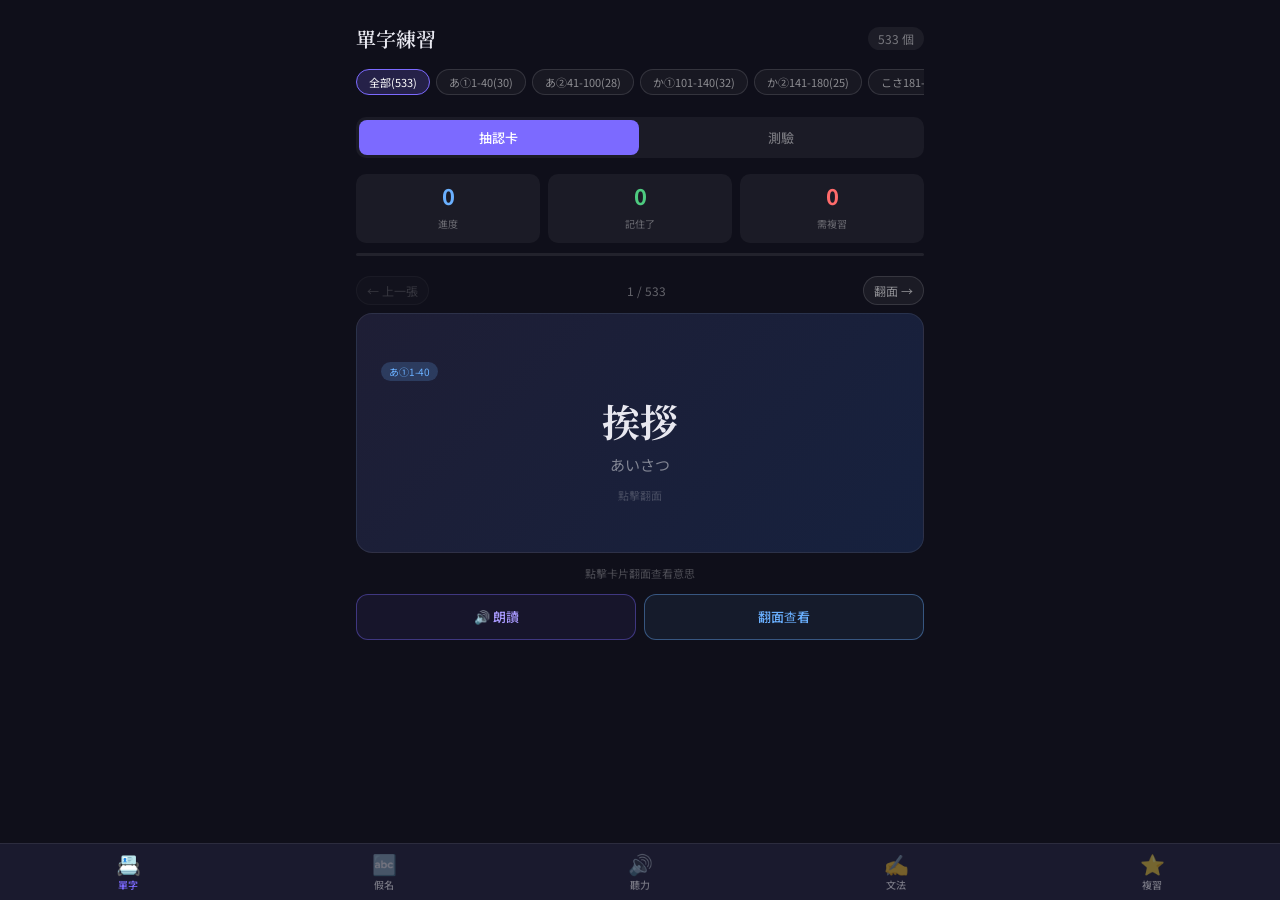
==== index.html @ 35d24dad "Add files via upload" ====
<!DOCTYPE html>
<html lang="zh-TW">
<head>
  <meta charset="UTF-8"/>
  <meta name="viewport" content="width=device-width,initial-scale=1.0,maximum-scale=1.0,user-scalable=no"/>
  <meta name="theme-color" content="#1a1a2e"/>
  <meta name="apple-mobile-web-app-capable" content="yes"/>
  <meta name="apple-mobile-web-app-status-bar-style" content="black-translucent"/>
  <meta name="apple-mobile-web-app-title" content="N4日語"/>
  <title>JLPT N4 日語學習</title>
  <link rel="manifest" href="manifest.json"/>
  <link rel="apple-touch-icon" href="icons/icon-192.png"/>
  <link rel="icon" href="icons/icon-192.png"/>
  <link href="https://fonts.googleapis.com/css2?family=Noto+Sans+JP:wght@400;500;700&family=Noto+Serif+JP:wght@600&display=swap" rel="stylesheet"/>
  <link rel="stylesheet" href="src/style.css"/>
</head>
<body>
<div id="app">
  <nav class="bottom-nav">
    <button class="nav-item active" onclick="setSection('vocab')" id="n-vocab"><span class="nav-icon">📇</span><span class="nav-label">單字</span></button>
    <button class="nav-item" onclick="setSection('kana')" id="n-kana"><span class="nav-icon">🔤</span><span class="nav-label">假名</span></button>
    <button class="nav-item" onclick="setSection('listen')" id="n-listen"><span class="nav-icon">🔊</span><span class="nav-label">聽力</span></button>
    <button class="nav-item" onclick="setSection('grammar')" id="n-grammar"><span class="nav-icon">✍️</span><span class="nav-label">文法</span></button>
    <button class="nav-item" onclick="setSection('review')" id="n-review"><span class="nav-icon">⭐</span><span class="nav-label">複習</span></button>
  </nav>
  <main class="main-content">

    <!-- 單字 -->
    <section id="s-vocab" class="section active">
      <div class="section-header">
        <h1 class="section-title">單字練習</h1>
        <div class="word-count" id="vocab-count">533 個</div>
      </div>
      <div class="filter-scroll" id="ftags"></div>
      <div class="mode-switch">
        <button class="mode-btn active" onclick="setVMode('flash')" id="vm-flash">抽認卡</button>
        <button class="mode-btn" onclick="setVMode('quiz')" id="vm-quiz">測驗</button>
      </div>
      <div class="stats-bar">
        <div class="stat-item"><span class="stat-val blue" id="sv-t">0</span><span class="stat-label">進度</span></div>
        <div class="stat-item"><span class="stat-val green" id="sv-k">0</span><span class="stat-label">記住了</span></div>
        <div class="stat-item"><span class="stat-val red" id="sv-f">0</span><span class="stat-label">需複習</span></div>
      </div>
      <div class="progress-track"><div class="progress-fill" id="vp"></div></div>
      <div id="vm-flash-div">
        <div class="card-nav">
          <button class="nav-arrow" onclick="vPrev()" id="v-prev">← 上一張</button>
          <div class="card-counter" id="vcnt"></div>
          <button class="nav-arrow" onclick="flipCard()">翻面 →</button>
        </div>
        <div class="card-scene" onclick="flipCard()">
          <div class="card-body" id="ci">
            <div class="card-face front" id="cfront"></div>
            <div class="card-face back" id="cback"></div>
          </div>
        </div>
        <p class="tap-hint" id="vhint">點擊卡片翻面查看意思</p>
        <div class="action-row" id="vact" style="display:none">
          <button class="action-btn nope" onclick="vAns(false)">😅 不記得</button>
          <button class="action-btn know" onclick="vAns(true)">✅ 記住了！</button>
        </div>
        <div class="action-row" id="vflip">
          <button class="action-btn speak" onclick="speakCurrent()">🔊 朗讀</button>
          <button class="action-btn flip" onclick="flipCard()">翻面查看</button>
        </div>
      </div>
      <div id="vm-quiz-div" style="display:none">
        <div class="quiz-card" id="qbox"></div>
      </div>
    </section>

    <!-- 假名 -->
    <section id="s-kana" class="section">
      <div class="section-header">
        <h1 class="section-title">🔤 假名模式</h1>
        <div class="word-count">N4考試題型</div>
      </div>
      <div class="kana-info">看平假名・片假名，答出漢字和意思！</div>
      <div class="mode-switch">
        <button class="mode-btn active" onclick="setKMode('flash')" id="km-flash">抽認卡</button>
        <button class="mode-btn" onclick="setKMode('kanji')" id="km-kanji">猜漢字</button>
        <button class="mode-btn" onclick="setKMode('meaning')" id="km-meaning">猜意思</button>
      </div>
      <div class="stats-bar">
        <div class="stat-item"><span class="stat-val blue" id="sk-t">0</span><span class="stat-label">進度</span></div>
        <div class="stat-item"><span class="stat-val green" id="sk-k">0</span><span class="stat-label">答對</span></div>
        <div class="stat-item"><span class="stat-val red" id="sk-f">0</span><span class="stat-label">答錯</span></div>
      </div>
      <div class="progress-track"><div class="progress-fill" id="kp"></div></div>
      <div id="km-flash-div">
        <div class="card-nav">
          <button class="nav-arrow" onclick="kPrev()">← 上一張</button>
          <div class="card-counter" id="kcnt"></div>
          <button class="nav-arrow" onclick="flipKana()">翻面 →</button>
        </div>
        <div class="card-scene" onclick="flipKana()">
          <div class="card-body" id="kci">
            <div class="card-face front" id="kfront"></div>
            <div class="card-face back" id="kback"></div>
          </div>
        </div>
        <p class="tap-hint" id="khint">看平假名，翻面確認漢字和意思</p>
        <div class="action-row" id="kact" style="display:none">
          <button class="action-btn nope" onclick="kAns(false)">😅 答錯了</button>
          <button class="action-btn know" onclick="kAns(true)">✅ 答對了！</button>
        </div>
        <div class="action-row" id="kflip">
          <button class="action-btn speak" onclick="speakKana()">🔊 聽發音</button>
          <button class="action-btn flip" onclick="flipKana()">翻面確認</button>
        </div>
      </div>
      <div id="km-kanji-div" style="display:none"><div class="quiz-card" id="kquiz-kanji"></div></div>
      <div id="km-meaning-div" style="display:none"><div class="quiz-card" id="kquiz-meaning"></div></div>
    </section>

    <!-- 聽力 -->
    <section id="s-listen" class="section">
      <div class="section-header">
        <h1 class="section-title">聽力練習</h1>
        <div class="word-count">聽音辨字</div>
      </div>
      <div class="stats-bar">
        <div class="stat-item"><span class="stat-val blue" id="sl-t">0</span><span class="stat-label">題數</span></div>
        <div class="stat-item"><span class="stat-val green" id="sl-k">0</span><span class="stat-label">答對</span></div>
        <div class="stat-item"><span class="stat-val red" id="sl-f">0</span><span class="stat-label">答錯</span></div>
      </div>
      <div class="progress-track"><div class="progress-fill" id="lp"></div></div>
      <div class="listen-card" id="lcard">
        <div class="listen-num" id="lnum"></div>
        <div class="listen-icon">🎧</div>
        <p class="listen-hint">按下播放，聽發音猜單字</p>
        <button class="play-btn" onclick="playListen()">▶ 播放</button>
        <div class="listen-reveal" id="lreveal" style="display:none"></div>
      </div>
      <div class="action-row" id="lact" style="display:none">
        <button class="action-btn nope" onclick="lPrev()">← 上一題</button>
        <button class="action-btn nope" onclick="lAns(false)">❌ 答錯了</button>
        <button class="action-btn know" onclick="lAns(true)">✅ 答對了！</button>
      </div>
      <div class="action-row" id="lplay">
        <button class="action-btn speak" onclick="playListen()">🔊 再聽一次</button>
        <button class="action-btn flip" onclick="showListen()">顯示答案</button>
      </div>
    </section>

    <!-- 文法 -->
    <section id="s-grammar" class="section">
      <div class="section-header">
        <h1 class="section-title">文法練習</h1>
        <div class="word-count">動詞變化</div>
      </div>
      <div class="g-type-scroll" id="gtabs"></div>
      <div class="rule-card" id="grule"></div>
      <div class="stats-bar">
        <div class="stat-item"><span class="stat-val blue" id="sg-t">0</span><span class="stat-label">進度</span></div>
        <div class="stat-item"><span class="stat-val green" id="sg-k">0</span><span class="stat-label">答對</span></div>
        <div class="stat-item"><span class="stat-val red" id="sg-f">0</span><span class="stat-label">答錯</span></div>
      </div>
      <div class="progress-track"><div class="progress-fill" id="gp"></div></div>
      <div class="grammar-card" id="gbox"></div>
    </section>

    <!-- 複習 -->
    <section id="s-review" class="section">
      <div class="section-header">
        <h1 class="section-title">複習清單</h1>
        <button class="reset-btn" onclick="resetAll()">重置進度</button>
      </div>
      <div class="mode-switch">
        <button class="mode-btn active" onclick="setRTab('vocab')" id="rt-vocab">單字</button>
        <button class="mode-btn" onclick="setRTab('kana')" id="rt-kana">假名</button>
        <button class="mode-btn" onclick="setRTab('grammar')" id="rt-grammar">文法</button>
      </div>
      <div id="rv-vocab"></div>
      <div id="rv-kana" style="display:none"></div>
      <div id="rv-grammar" style="display:none"></div>
    </section>

  </main>
</div>
<script src="src/data.js"></script>
<script src="src/app.js"></script>
<script>if('serviceWorker'in navigator)navigator.serviceWorker.register('sw.js').catch(()=>{});</script>
</body>
</html>
---- src/style.css ----
*,*::before,*::after{box-sizing:border-box;margin:0;padding:0;}
html{font-size:16px;-webkit-text-size-adjust:100%;}
body{font-family:'Noto Sans JP',sans-serif;background:#0f0f1a;color:#e8e8f0;min-height:100vh;min-height:-webkit-fill-available;overflow-x:hidden;}
#app{display:flex;flex-direction:column;min-height:100vh;min-height:-webkit-fill-available;}
.main-content{flex:1;padding:1rem 1rem 5.5rem;max-width:600px;margin:0 auto;width:100%;}
.section{display:none;animation:fadeIn 0.2s ease;}
.section.active{display:block;}
@keyframes fadeIn{from{opacity:0;transform:translateY(8px);}to{opacity:1;transform:translateY(0);}}

/* NAV */
.bottom-nav{position:fixed;bottom:0;left:0;right:0;display:flex;background:#1a1a2e;border-top:1px solid rgba(255,255,255,0.08);z-index:100;padding-bottom:env(safe-area-inset-bottom);}
.nav-item{flex:1;display:flex;flex-direction:column;align-items:center;justify-content:center;padding:10px 4px 8px;border:none;background:none;color:rgba(255,255,255,0.4);cursor:pointer;transition:color 0.2s;font-family:inherit;gap:3px;}
.nav-item.active{color:#7c6aff;}
.nav-icon{font-size:20px;line-height:1;}
.nav-label{font-size:10px;font-weight:500;}

/* HEADER */
.section-header{display:flex;align-items:center;justify-content:space-between;margin-bottom:1rem;padding-top:0.5rem;}
.section-title{font-family:'Noto Serif JP',serif;font-size:20px;font-weight:600;}
.word-count{font-size:12px;color:rgba(255,255,255,0.4);background:rgba(255,255,255,0.06);padding:3px 10px;border-radius:20px;}

/* FILTER */
.filter-scroll{display:flex;gap:6px;overflow-x:auto;padding-bottom:6px;margin-bottom:1rem;scrollbar-width:none;}
.filter-scroll::-webkit-scrollbar{display:none;}
.ftag{flex-shrink:0;font-size:11px;padding:4px 12px;border-radius:20px;border:1px solid rgba(255,255,255,0.12);cursor:pointer;background:rgba(255,255,255,0.04);color:rgba(255,255,255,0.5);white-space:nowrap;transition:all 0.15s;font-family:inherit;}
.ftag.on{color:#fff;border-color:#7c6aff;background:rgba(124,106,255,0.2);}

/* MODE SWITCH */
.mode-switch{display:flex;background:rgba(255,255,255,0.05);border-radius:10px;padding:3px;margin-bottom:1rem;gap:3px;}
.mode-btn{flex:1;padding:8px;border:none;border-radius:8px;font-size:13px;font-weight:500;cursor:pointer;background:none;color:rgba(255,255,255,0.4);transition:all 0.2s;font-family:inherit;}
.mode-btn.active{background:#7c6aff;color:#fff;}

/* STATS */
.stats-bar{display:flex;gap:8px;margin-bottom:0.6rem;}
.stat-item{flex:1;background:rgba(255,255,255,0.05);border-radius:10px;padding:10px 8px;text-align:center;}
.stat-val{display:block;font-size:22px;font-weight:700;line-height:1;margin-bottom:3px;}
.stat-val.blue{color:#6ab0ff;}.stat-val.green{color:#4ecb80;}.stat-val.red{color:#ff6b6b;}
.stat-label{font-size:10px;color:rgba(255,255,255,0.35);}
.progress-track{height:3px;background:rgba(255,255,255,0.08);border-radius:3px;margin-bottom:1.25rem;}
.progress-fill{height:100%;background:linear-gradient(90deg,#7c6aff,#4ecb80);border-radius:3px;transition:width 0.4s ease;width:0%;}

/* CARD NAV */
.card-nav{display:flex;align-items:center;justify-content:space-between;margin-bottom:0.5rem;}
.nav-arrow{font-size:12px;padding:5px 10px;border-radius:20px;border:1px solid rgba(255,255,255,0.12);background:rgba(255,255,255,0.05);color:rgba(255,255,255,0.5);cursor:pointer;font-family:inherit;transition:all 0.15s;white-space:nowrap;}
.nav-arrow:hover{background:rgba(255,255,255,0.1);color:#fff;}
.card-counter{font-size:12px;color:rgba(255,255,255,0.35);}

/* FLASHCARD */
.card-scene{perspective:1000px;cursor:pointer;margin-bottom:0.75rem;touch-action:manipulation;}
.card-body{position:relative;height:240px;transform-style:preserve-3d;transition:transform 0.45s cubic-bezier(0.4,0,0.2,1);}
.card-body.flipped{transform:rotateY(180deg);}
.card-face{position:absolute;width:100%;height:100%;backface-visibility:hidden;border-radius:16px;border:1px solid rgba(255,255,255,0.08);display:flex;flex-direction:column;align-items:center;justify-content:center;padding:1.5rem;}
.card-face.front{background:linear-gradient(135deg,#1e1e35 0%,#16213e 100%);}
.card-face.back{background:linear-gradient(135deg,#1a2a1a 0%,#162516 100%);transform:rotateY(180deg);align-items:flex-start;}
.c-tag{font-size:10px;padding:2px 8px;border-radius:20px;margin-bottom:0.75rem;align-self:flex-start;}
.c-jp{font-size:38px;font-weight:700;color:#e8e8f0;margin-bottom:0.4rem;font-family:'Noto Serif JP',serif;text-align:center;}
.c-rd{font-size:15px;color:rgba(255,255,255,0.45);margin-bottom:0.25rem;}
.c-mn{font-size:20px;font-weight:500;color:#6ab0ff;margin-bottom:0.75rem;}
.mem-box{border-left:3px solid #4ecb80;padding-left:12px;width:100%;margin-top:0.25rem;}
.mem-label{font-size:10px;color:#4ecb80;font-weight:500;margin-bottom:3px;}
.mem-text{font-size:12px;color:rgba(255,255,255,0.55);line-height:1.5;}
.ex-text{font-size:11px;color:rgba(255,255,255,0.35);margin-top:0.6rem;width:100%;}
.tap-hint{font-size:11px;color:rgba(255,255,255,0.25);text-align:center;margin-bottom:0.75rem;}

/* BUTTONS */
.action-row{display:flex;gap:8px;margin-bottom:0.75rem;}
.action-btn{flex:1;padding:12px 8px;border-radius:12px;border:1px solid rgba(255,255,255,0.1);font-size:13px;font-weight:500;cursor:pointer;background:rgba(255,255,255,0.05);color:rgba(255,255,255,0.7);transition:all 0.15s;font-family:inherit;touch-action:manipulation;}
.action-btn:active{transform:scale(0.97);}
.action-btn.know{border-color:rgba(78,203,128,0.4);color:#4ecb80;background:rgba(78,203,128,0.08);}
.action-btn.nope{border-color:rgba(255,107,107,0.4);color:#ff6b6b;background:rgba(255,107,107,0.08);}
.action-btn.flip{border-color:rgba(106,176,255,0.4);color:#6ab0ff;background:rgba(106,176,255,0.08);}
.action-btn.speak{border-color:rgba(124,106,255,0.4);color:#a99aff;background:rgba(124,106,255,0.08);}

/* QUIZ */
.quiz-card{background:rgba(255,255,255,0.04);border-radius:16px;border:1px solid rgba(255,255,255,0.08);padding:1.5rem;margin-bottom:1rem;}
.q-word{font-size:30px;font-weight:700;font-family:'Noto Serif JP',serif;margin-bottom:0.25rem;}
.q-sub{font-size:12px;color:rgba(255,255,255,0.35);margin-bottom:1.25rem;}
.q-opts{display:flex;flex-direction:column;gap:9px;}
.q-opt{padding:12px 14px;border-radius:10px;border:1px solid rgba(255,255,255,0.1);font-size:14px;cursor:pointer;background:rgba(255,255,255,0.04);color:rgba(255,255,255,0.8);text-align:left;font-family:inherit;transition:all 0.15s;touch-action:manipulation;}
.q-opt.ok{background:rgba(78,203,128,0.15);border-color:rgba(78,203,128,0.5);color:#4ecb80;}
.q-opt.ng{background:rgba(255,107,107,0.15);border-color:rgba(255,107,107,0.5);color:#ff6b6b;}
.q-res{margin-top:0.75rem;font-size:12px;padding:10px 12px;border-radius:10px;line-height:1.5;}
.q-res.ok{background:rgba(78,203,128,0.12);color:#4ecb80;}
.q-res.ng{background:rgba(255,107,107,0.12);color:#ff9999;}
.next-btn{width:100%;padding:12px;border-radius:12px;border:1px solid rgba(255,255,255,0.1);font-size:14px;cursor:pointer;background:rgba(255,255,255,0.07);color:rgba(255,255,255,0.7);font-weight:500;margin-top:10px;font-family:inherit;touch-action:manipulation;}

/* KANA */
.kana-info{background:rgba(124,106,255,0.1);border:1px solid rgba(124,106,255,0.25);border-radius:10px;padding:10px 14px;font-size:12px;color:rgba(255,255,255,0.6);margin-bottom:1rem;text-align:center;}

/* LISTEN */
.listen-card{background:rgba(255,255,255,0.04);border-radius:16px;border:1px solid rgba(255,255,255,0.08);padding:2rem 1.5rem;text-align:center;margin-bottom:1rem;}
.listen-num{font-size:12px;color:rgba(255,255,255,0.3);margin-bottom:0.5rem;}
.listen-icon{font-size:48px;margin-bottom:0.75rem;}
.listen-hint{font-size:13px;color:rgba(255,255,255,0.35);margin-bottom:1.25rem;}
.play-btn{padding:12px 32px;border-radius:30px;border:1px solid rgba(124,106,255,0.5);background:rgba(124,106,255,0.2);color:#a99aff;font-size:15px;font-weight:600;cursor:pointer;font-family:inherit;}
.listen-reveal{margin-top:1.25rem;padding:1rem;background:rgba(255,255,255,0.06);border-radius:12px;}
.l-jp{font-size:28px;font-weight:700;font-family:'Noto Serif JP',serif;}
.l-rd{font-size:14px;color:rgba(255,255,255,0.45);margin-top:4px;}
.l-mn{font-size:18px;color:#6ab0ff;margin-top:6px;font-weight:500;}

/* GRAMMAR */
.g-type-scroll{display:flex;gap:6px;overflow-x:auto;padding-bottom:6px;margin-bottom:1rem;scrollbar-width:none;}
.g-type-scroll::-webkit-scrollbar{display:none;}
.g-tab{flex-shrink:0;font-size:12px;padding:5px 14px;border-radius:20px;border:1px solid rgba(255,255,255,0.12);cursor:pointer;background:rgba(255,255,255,0.04);color:rgba(255,255,255,0.5);white-space:nowrap;font-family:inherit;transition:all 0.15s;}
.g-tab.active{background:rgba(124,106,255,0.25);color:#a99aff;border-color:rgba(124,106,255,0.5);font-weight:500;}
.rule-card{background:rgba(124,106,255,0.08);border:1px solid rgba(124,106,255,0.2);border-radius:12px;padding:12px 14px;font-size:12px;color:rgba(255,255,255,0.55);line-height:1.8;margin-bottom:1rem;}
.rule-card strong{color:#a99aff;font-weight:500;}
.grammar-card{background:rgba(255,255,255,0.04);border-radius:16px;border:1px solid rgba(255,255,255,0.08);padding:1.5rem;}
.g-question{font-size:28px;font-weight:700;font-family:'Noto Serif JP',serif;margin-bottom:0.25rem;}
.g-type-label{font-size:12px;color:rgba(255,255,255,0.35);margin-bottom:1.25rem;}
.g-input{width:100%;padding:12px 14px;border-radius:10px;border:1px solid rgba(255,255,255,0.15);background:rgba(255,255,255,0.06);color:#e8e8f0;font-size:18px;font-family:'Noto Sans JP',sans-serif;margin-bottom:1rem;outline:none;transition:border-color 0.2s;-webkit-appearance:none;}
.g-input:focus{border-color:#7c6aff;}
.g-input::placeholder{color:rgba(255,255,255,0.2);font-size:14px;}
.g-submit{width:100%;padding:13px;border-radius:12px;border:none;background:#7c6aff;color:#fff;font-size:14px;font-weight:600;cursor:pointer;font-family:inherit;}
.g-res{margin-top:0.75rem;font-size:13px;padding:12px 14px;border-radius:10px;line-height:1.6;}
.g-res.ok{background:rgba(78,203,128,0.12);color:#4ecb80;}
.g-res.ng{background:rgba(255,107,107,0.12);color:#ff9999;}

/* REVIEW */
.reset-btn{font-size:11px;padding:4px 12px;border-radius:20px;border:1px solid rgba(255,107,107,0.3);background:none;color:rgba(255,107,107,0.6);cursor:pointer;font-family:inherit;}
.rev-item{background:rgba(255,255,255,0.04);border:1px solid rgba(255,255,255,0.08);border-radius:12px;padding:14px;margin-bottom:10px;}
.rev-row{display:flex;align-items:center;gap:8px;margin-bottom:5px;flex-wrap:wrap;}
.rev-jp{font-size:18px;font-weight:700;font-family:'Noto Serif JP',serif;}
.rev-rd{font-size:12px;color:rgba(255,255,255,0.35);}
.rev-speak{margin-left:auto;font-size:11px;padding:3px 9px;border-radius:20px;border:1px solid rgba(124,106,255,0.3);background:rgba(124,106,255,0.1);color:#a99aff;cursor:pointer;font-family:inherit;}
.rev-mn{font-size:15px;color:#6ab0ff;margin-bottom:6px;}
.rev-ans{font-size:15px;color:#6ab0ff;}
.empty-state{text-align:center;padding:3rem 1rem;color:rgba(255,255,255,0.25);font-size:14px;line-height:2;}
.install-banner{position:fixed;bottom:70px;left:1rem;right:1rem;background:#2a2a4a;border:1px solid rgba(124,106,255,0.3);border-radius:14px;padding:14px 16px;display:flex;align-items:center;gap:12px;z-index:200;}
.install-text{flex:1;font-size:13px;color:rgba(255,255,255,0.7);}
.install-text strong{color:#a99aff;display:block;margin-bottom:2px;}
.install-yes{padding:8px 16px;border-radius:20px;border:none;background:#7c6aff;color:#fff;font-size:13px;font-weight:600;cursor:pointer;font-family:inherit;}
.install-no{padding:8px;border:none;background:none;color:rgba(255,255,255,0.3);cursor:pointer;font-size:18px;}
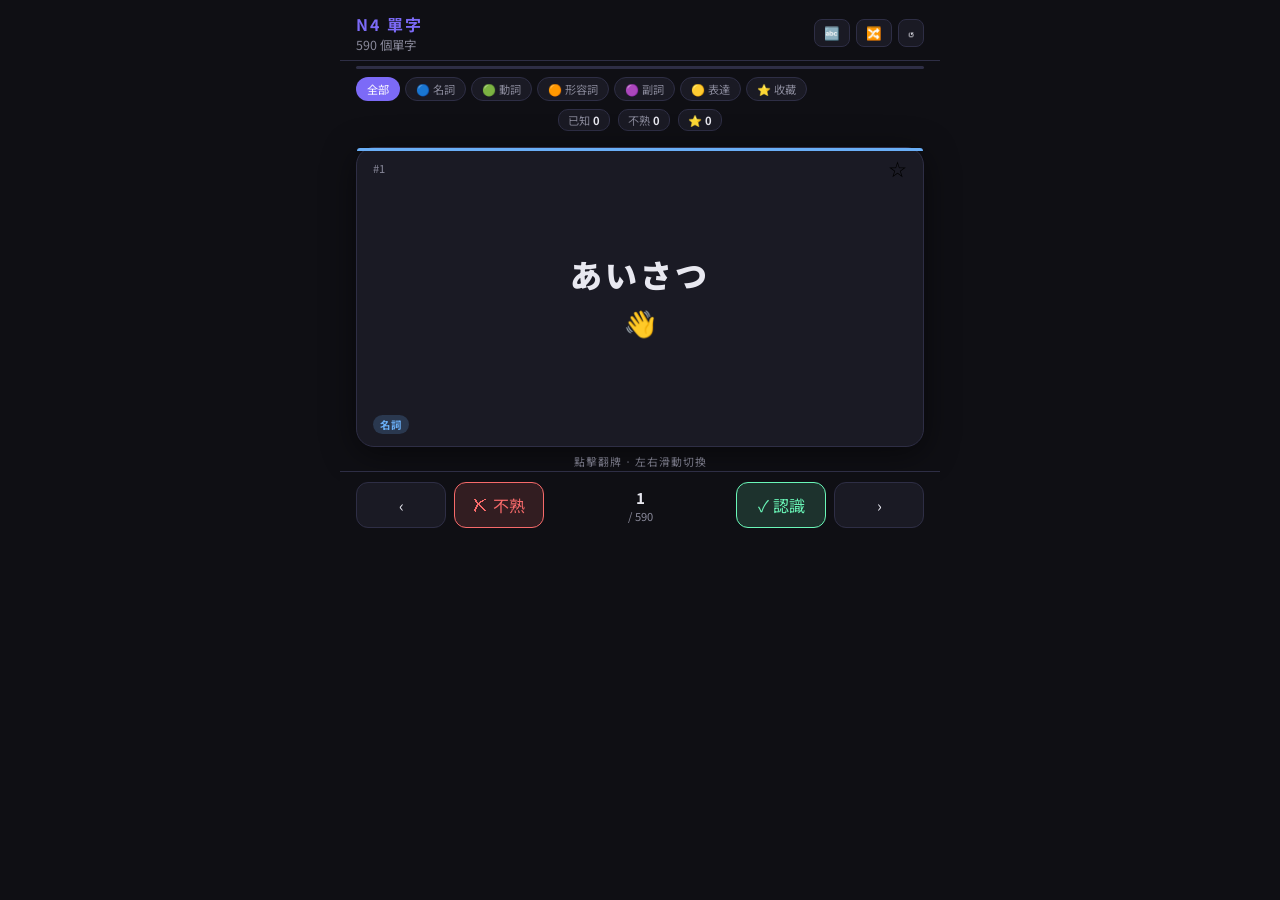
==== commit 9de3cb8c: "Update index.html" ====
--- a/index.html
+++ b/index.html
@@ -1,185 +1,1075 @@
 <!DOCTYPE html>
 <html lang="zh-TW">
 <head>
-  <meta charset="UTF-8"/>
-  <meta name="viewport" content="width=device-width,initial-scale=1.0,maximum-scale=1.0,user-scalable=no"/>
-  <meta name="theme-color" content="#1a1a2e"/>
-  <meta name="apple-mobile-web-app-capable" content="yes"/>
-  <meta name="apple-mobile-web-app-status-bar-style" content="black-translucent"/>
-  <meta name="apple-mobile-web-app-title" content="N4日語"/>
-  <title>JLPT N4 日語學習</title>
-  <link rel="manifest" href="manifest.json"/>
-  <link rel="apple-touch-icon" href="icons/icon-192.png"/>
-  <link rel="icon" href="icons/icon-192.png"/>
-  <link href="https://fonts.googleapis.com/css2?family=Noto+Sans+JP:wght@400;500;700&family=Noto+Serif+JP:wght@600&display=swap" rel="stylesheet"/>
-  <link rel="stylesheet" href="src/style.css"/>
+<meta charset="UTF-8">
+<meta name="viewport" content="width=device-width, initial-scale=1.0, maximum-scale=1.0, user-scalable=no">
+<meta name="apple-mobile-web-app-capable" content="yes">
+<meta name="apple-mobile-web-app-status-bar-style" content="black-translucent">
+<meta name="apple-mobile-web-app-title" content="N4單字">
+<meta name="theme-color" content="#0f0f14">
+<title>N4單字學習卡</title>
+<style>
+  @import url('https://fonts.googleapis.com/css2?family=Noto+Sans+JP:wght@300;400;700;900&family=Noto+Sans+TC:wght@300;400;700&display=swap');
+
+  :root {
+    --bg: #0f0f14;
+    --card-bg: #1a1a24;
+    --card-border: #2e2e45;
+    --accent: #7c6af7;
+    --accent2: #f76a6a;
+    --accent3: #6af7b8;
+    --text: #e8e8f0;
+    --text-dim: #888899;
+    --star: #f7c46a;
+    --noun: #6aaff7;
+    --verb: #6af7b8;
+    --adj: #f7a06a;
+    --adv: #f76af7;
+    --expr: #f7e46a;
+    --other: #aaa;
+    --font-size: 1;
+  }
+
+  * { box-sizing: border-box; margin: 0; padding: 0; -webkit-tap-highlight-color: transparent; }
+
+  body {
+    background: var(--bg);
+    color: var(--text);
+    font-family: 'Noto Sans JP', 'Noto Sans TC', sans-serif;
+    min-height: 100vh;
+    min-height: -webkit-fill-available;
+    display: flex;
+    flex-direction: column;
+    align-items: center;
+    overflow-x: hidden;
+  }
+
+  .topbar {
+    width: 100%;
+    max-width: 600px;
+    display: flex;
+    align-items: center;
+    justify-content: space-between;
+    padding: 12px 16px 6px;
+    position: sticky;
+    top: 0;
+    background: var(--bg);
+    z-index: 100;
+    border-bottom: 1px solid var(--card-border);
+  }
+  .topbar-title { font-size: 1rem; font-weight: 700; color: var(--accent); letter-spacing: 2px; }
+  .topbar-count { font-size: 0.78rem; color: var(--text-dim); }
+  .topbar-controls { display: flex; gap: 6px; }
+  .ctrl-btn {
+    background: var(--card-bg);
+    border: 1px solid var(--card-border);
+    color: var(--text);
+    border-radius: 8px;
+    padding: 4px 9px;
+    font-size: 0.78rem;
+    cursor: pointer;
+    transition: background 0.2s;
+    font-family: inherit;
+  }
+  .ctrl-btn:hover, .ctrl-btn.active { background: var(--accent); border-color: var(--accent); color: #fff; }
+
+  .progress-wrap { width: 100%; max-width: 600px; padding: 5px 16px 0; background: var(--bg); }
+  .progress-bar-bg { width: 100%; height: 3px; background: var(--card-border); border-radius: 4px; overflow: hidden; }
+  .progress-bar-fill { height: 100%; background: linear-gradient(90deg, var(--accent), var(--accent3)); border-radius: 4px; transition: width 0.4s; }
+
+  .filter-tabs {
+    width: 100%; max-width: 600px;
+    display: flex; gap: 5px;
+    padding: 8px 16px 3px;
+    overflow-x: auto; scrollbar-width: none;
+    background: var(--bg);
+  }
+  .filter-tabs::-webkit-scrollbar { display: none; }
+  .ftab {
+    background: var(--card-bg); border: 1px solid var(--card-border);
+    color: var(--text-dim); border-radius: 20px;
+    padding: 3px 10px; font-size: 0.7rem;
+    cursor: pointer; white-space: nowrap;
+    transition: all 0.2s; font-family: inherit;
+  }
+  .ftab.active { color: #fff; border-color: transparent; }
+  .ftab[data-f="all"].active  { background: var(--accent); }
+  .ftab[data-f="noun"].active { background: var(--noun); color: #000; }
+  .ftab[data-f="verb"].active { background: var(--verb); color: #000; }
+  .ftab[data-f="adj"].active  { background: var(--adj); color: #000; }
+  .ftab[data-f="adv"].active  { background: var(--adv); }
+  .ftab[data-f="expr"].active { background: var(--expr); color: #000; }
+  .ftab[data-f="star"].active { background: var(--star); color: #000; }
+
+  .stats-bar {
+    width: 100%; max-width: 600px;
+    padding: 5px 16px 6px;
+    display: flex; gap: 8px; justify-content: center; flex-wrap: wrap;
+  }
+  .stat-chip {
+    font-size: 0.7rem; color: var(--text-dim);
+    background: var(--card-bg); border: 1px solid var(--card-border);
+    border-radius: 10px; padding: 2px 9px;
+  }
+  .stat-chip span { font-weight: 700; color: var(--text); }
+
+  .card-area { width: 100%; max-width: 600px; flex: 1; padding: 10px 16px 0; }
+
+  .card-container {
+    width: 100%; position: relative;
+    height: 300px;
+    perspective: 1000px;
+    touch-action: pan-y;
+  }
+
+  .card {
+    width: 100%; height: 100%;
+    position: absolute;
+    transform-style: preserve-3d;
+    transition: transform 0.5s cubic-bezier(.4,0,.2,1);
+    cursor: pointer; border-radius: 18px;
+  }
+  .card.flipped { transform: rotateY(180deg); }
+
+  .card-face {
+    position: absolute; width: 100%; height: 100%;
+    backface-visibility: hidden; border-radius: 18px;
+    display: flex; flex-direction: column;
+    align-items: center; justify-content: center;
+    padding: 20px;
+    background: var(--card-bg);
+    border: 1px solid var(--card-border);
+    box-shadow: 0 6px 32px rgba(0,0,0,0.5);
+  }
+  .card-back { transform: rotateY(180deg); }
+
+  .card-face::before {
+    content: ''; position: absolute;
+    top: 0; left: 0; right: 0; height: 3px;
+    border-radius: 18px 18px 0 0;
+  }
+  .card[data-pos="noun"] .card-face::before { background: var(--noun); }
+  .card[data-pos="verb"] .card-face::before { background: var(--verb); }
+  .card[data-pos="adj"]  .card-face::before { background: var(--adj); }
+  .card[data-pos="adv"]  .card-face::before { background: var(--adv); }
+  .card[data-pos="expr"] .card-face::before { background: var(--expr); }
+  .card[data-pos="other"].card-face::before { background: var(--other); }
+
+  .card-num { position: absolute; top: 12px; left: 16px; font-size: 0.7rem; color: var(--text-dim); }
+  .star-btn {
+    position: absolute; top: 8px; right: 12px;
+    font-size: 1.2rem; cursor: pointer;
+    background: none; border: none; padding: 4px; line-height: 1;
+    transition: transform 0.2s;
+  }
+  .star-btn:hover { transform: scale(1.2); }
+
+  .pos-badge {
+    position: absolute; bottom: 12px; left: 16px;
+    font-size: 0.65rem; padding: 2px 7px;
+    border-radius: 10px; font-weight: 700; letter-spacing: 1px;
+  }
+  .pos-noun { background: rgba(106,175,247,0.2); color: var(--noun); }
+  .pos-verb { background: rgba(106,247,184,0.2); color: var(--verb); }
+  .pos-adj  { background: rgba(247,160,106,0.2); color: var(--adj); }
+  .pos-adv  { background: rgba(247,106,247,0.2); color: var(--adv); }
+  .pos-expr { background: rgba(247,228,106,0.2); color: var(--expr); }
+  .pos-other{ background: rgba(170,170,170,0.15); color: var(--other); }
+
+  .miss-counter { position: absolute; bottom: 12px; right: 12px; font-size: 0.65rem; color: var(--accent2); font-weight: 700; }
+
+  /* ── 正面：假名大字 ── */
+  .card-kana {
+    font-size: calc(2rem * var(--font-size));
+    font-weight: 900; color: var(--text);
+    text-align: center; letter-spacing: 3px; line-height: 1.3;
+  }
+  .card-emoji { font-size: 1.6rem; margin-top: 8px; }
+
+  /* ── 背面：漢字＋假名＋中文＋例句 ── */
+  .card-kanji {
+    font-size: calc(2rem * var(--font-size));
+    font-weight: 900; color: var(--text);
+    text-align: center; line-height: 1.2; margin-bottom: 2px;
+  }
+  .card-kana-back {
+    font-size: calc(0.8rem * var(--font-size));
+    color: var(--text-dim); text-align: center;
+    letter-spacing: 2px; margin-bottom: 6px;
+  }
+  .card-meaning {
+    font-size: calc(1.4rem * var(--font-size));
+    font-weight: 700; color: var(--accent3);
+    text-align: center; margin-bottom: 8px;
+  }
+  .card-example {
+    font-size: calc(0.75rem * var(--font-size));
+    color: var(--text-dim); text-align: center;
+    line-height: 1.6; max-width: 300px;
+  }
+  .card-example .jp { color: var(--text); font-size: calc(0.8rem * var(--font-size)); }
+
+  .swipe-hint { text-align: center; font-size: 0.68rem; color: var(--text-dim); padding: 6px 0 2px; letter-spacing: 1px; }
+
+  .bottom-nav {
+    width: 100%; max-width: 600px;
+    display: flex; gap: 8px; padding: 10px 16px;
+    align-items: center; justify-content: center;
+    position: sticky; bottom: 0;
+    background: var(--bg); border-top: 1px solid var(--card-border);
+  }
+  .nav-btn {
+    background: var(--card-bg); border: 1px solid var(--card-border);
+    color: var(--text); border-radius: 12px;
+    padding: 10px 16px; font-size: 1rem;
+    cursor: pointer; transition: all 0.15s;
+    flex: 1; font-family: inherit; max-width: 90px;
+  }
+  .nav-btn:hover { background: var(--accent); border-color: var(--accent); }
+  .nav-btn.know { background: rgba(106,247,184,0.15); border-color: var(--verb); color: var(--verb); }
+  .nav-btn.know:hover { background: var(--verb); color: #000; }
+  .nav-btn.miss { background: rgba(247,106,106,0.15); border-color: var(--accent2); color: var(--accent2); }
+  .nav-btn.miss:hover { background: var(--accent2); color: #fff; }
+  .nav-center { text-align: center; flex: 1.2; }
+  .nav-idx { font-size: 0.95rem; font-weight: 700; color: var(--text); }
+  .nav-total { font-size: 0.7rem; color: var(--text-dim); }
+
+  @keyframes slideInRight { from { opacity:0; transform: translateX(70px); } to { opacity:1; transform: translateX(0); } }
+  @keyframes slideInLeft  { from { opacity:0; transform: translateX(-70px); } to { opacity:1; transform: translateX(0); } }
+  .slide-in-right .card-face { animation: slideInRight 0.28s ease; }
+  .slide-in-left .card-face  { animation: slideInLeft 0.28s ease; }
+
+  body.font-lg { --font-size: 1.2; }
+  body.font-sm { --font-size: 0.85; }
+</style>
 </head>
 <body>
-<div id="app">
-  <nav class="bottom-nav">
-    <button class="nav-item active" onclick="setSection('vocab')" id="n-vocab"><span class="nav-icon">📇</span><span class="nav-label">單字</span></button>
-    <button class="nav-item" onclick="setSection('kana')" id="n-kana"><span class="nav-icon">🔤</span><span class="nav-label">假名</span></button>
-    <button class="nav-item" onclick="setSection('listen')" id="n-listen"><span class="nav-icon">🔊</span><span class="nav-label">聽力</span></button>
-    <button class="nav-item" onclick="setSection('grammar')" id="n-grammar"><span class="nav-icon">✍️</span><span class="nav-label">文法</span></button>
-    <button class="nav-item" onclick="setSection('review')" id="n-review"><span class="nav-icon">⭐</span><span class="nav-label">複習</span></button>
-  </nav>
-  <main class="main-content">
-
-    <!-- 單字 -->
-    <section id="s-vocab" class="section active">
-      <div class="section-header">
-        <h1 class="section-title">單字練習</h1>
-        <div class="word-count" id="vocab-count">533 個</div>
+
+<div class="topbar">
+  <div>
+    <div class="topbar-title">N4 單字</div>
+    <div class="topbar-count" id="topbar-count">590 個單字</div>
+  </div>
+  <div class="topbar-controls">
+    <button class="ctrl-btn" onclick="toggleFont()">🔤</button>
+    <button class="ctrl-btn" onclick="shuffleCards()">🔀</button>
+    <button class="ctrl-btn" onclick="resetAll()">↺</button>
+  </div>
+</div>
+
+<div class="progress-wrap">
+  <div class="progress-bar-bg"><div class="progress-bar-fill" id="prog-fill" style="width:0%"></div></div>
+</div>
+
+<div class="filter-tabs">
+  <button class="ftab active" data-f="all"  onclick="setFilter('all',this)">全部</button>
+  <button class="ftab" data-f="noun" onclick="setFilter('noun',this)">🔵 名詞</button>
+  <button class="ftab" data-f="verb" onclick="setFilter('verb',this)">🟢 動詞</button>
+  <button class="ftab" data-f="adj"  onclick="setFilter('adj',this)">🟠 形容詞</button>
+  <button class="ftab" data-f="adv"  onclick="setFilter('adv',this)">🟣 副詞</button>
+  <button class="ftab" data-f="expr" onclick="setFilter('expr',this)">🟡 表達</button>
+  <button class="ftab" data-f="star" onclick="setFilter('star',this)">⭐ 收藏</button>
+</div>
+
+<div class="stats-bar">
+  <div class="stat-chip">已知 <span id="s-know">0</span></div>
+  <div class="stat-chip">不熟 <span id="s-miss">0</span></div>
+  <div class="stat-chip">⭐ <span id="s-star">0</span></div>
+</div>
+
+<div class="card-area">
+  <div class="card-container" id="card-container"
+    ontouchstart="touchStart(event)" ontouchend="touchEnd(event)">
+    <div class="card" id="main-card" onclick="flipCard()">
+      <div class="card-face card-front">
+        <div class="card-num" id="c-num"></div>
+        <button class="star-btn" id="c-star" onclick="event.stopPropagation();toggleStar()">☆</button>
+        <div class="card-kana" id="c-kana"></div>
+        <div class="card-emoji" id="c-emoji"></div>
+        <div class="pos-badge" id="c-pos-front"></div>
+        <div class="miss-counter" id="c-miss"></div>
       </div>
-      <div class="filter-scroll" id="ftags"></div>
-      <div class="mode-switch">
-        <button class="mode-btn active" onclick="setVMode('flash')" id="vm-flash">抽認卡</button>
-        <button class="mode-btn" onclick="setVMode('quiz')" id="vm-quiz">測驗</button>
+      <div class="card-face card-back">
+        <div class="card-num" id="c-num2"></div>
+        <div class="card-kanji" id="c-kanji"></div>
+        <div class="card-kana-back" id="c-kana-back"></div>
+        <div class="card-meaning" id="c-meaning"></div>
+        <div class="card-example" id="c-example"></div>
+        <div class="pos-badge" id="c-pos-back"></div>
       </div>
-      <div class="stats-bar">
-        <div class="stat-item"><span class="stat-val blue" id="sv-t">0</span><span class="stat-label">進度</span></div>
-        <div class="stat-item"><span class="stat-val green" id="sv-k">0</span><span class="stat-label">記住了</span></div>
-        <div class="stat-item"><span class="stat-val red" id="sv-f">0</span><span class="stat-label">需複習</span></div>
-      </div>
-      <div class="progress-track"><div class="progress-fill" id="vp"></div></div>
-      <div id="vm-flash-div">
-        <div class="card-nav">
-          <button class="nav-arrow" onclick="vPrev()" id="v-prev">← 上一張</button>
-          <div class="card-counter" id="vcnt"></div>
-          <button class="nav-arrow" onclick="flipCard()">翻面 →</button>
-        </div>
-        <div class="card-scene" onclick="flipCard()">
-          <div class="card-body" id="ci">
-            <div class="card-face front" id="cfront"></div>
-            <div class="card-face back" id="cback"></div>
-          </div>
-        </div>
-        <p class="tap-hint" id="vhint">點擊卡片翻面查看意思</p>
-        <div class="action-row" id="vact" style="display:none">
-          <button class="action-btn nope" onclick="vAns(false)">😅 不記得</button>
-          <button class="action-btn know" onclick="vAns(true)">✅ 記住了！</button>
-        </div>
-        <div class="action-row" id="vflip">
-          <button class="action-btn speak" onclick="speakCurrent()">🔊 朗讀</button>
-          <button class="action-btn flip" onclick="flipCard()">翻面查看</button>
-        </div>
-      </div>
-      <div id="vm-quiz-div" style="display:none">
-        <div class="quiz-card" id="qbox"></div>
-      </div>
-    </section>
-
-    <!-- 假名 -->
-    <section id="s-kana" class="section">
-      <div class="section-header">
-        <h1 class="section-title">🔤 假名模式</h1>
-        <div class="word-count">N4考試題型</div>
-      </div>
-      <div class="kana-info">看平假名・片假名，答出漢字和意思！</div>
-      <div class="mode-switch">
-        <button class="mode-btn active" onclick="setKMode('flash')" id="km-flash">抽認卡</button>
-        <button class="mode-btn" onclick="setKMode('kanji')" id="km-kanji">猜漢字</button>
-        <button class="mode-btn" onclick="setKMode('meaning')" id="km-meaning">猜意思</button>
-      </div>
-      <div class="stats-bar">
-        <div class="stat-item"><span class="stat-val blue" id="sk-t">0</span><span class="stat-label">進度</span></div>
-        <div class="stat-item"><span class="stat-val green" id="sk-k">0</span><span class="stat-label">答對</span></div>
-        <div class="stat-item"><span class="stat-val red" id="sk-f">0</span><span class="stat-label">答錯</span></div>
-      </div>
-      <div class="progress-track"><div class="progress-fill" id="kp"></div></div>
-      <div id="km-flash-div">
-        <div class="card-nav">
-          <button class="nav-arrow" onclick="kPrev()">← 上一張</button>
-          <div class="card-counter" id="kcnt"></div>
-          <button class="nav-arrow" onclick="flipKana()">翻面 →</button>
-        </div>
-        <div class="card-scene" onclick="flipKana()">
-          <div class="card-body" id="kci">
-            <div class="card-face front" id="kfront"></div>
-            <div class="card-face back" id="kback"></div>
-          </div>
-        </div>
-        <p class="tap-hint" id="khint">看平假名，翻面確認漢字和意思</p>
-        <div class="action-row" id="kact" style="display:none">
-          <button class="action-btn nope" onclick="kAns(false)">😅 答錯了</button>
-          <button class="action-btn know" onclick="kAns(true)">✅ 答對了！</button>
-        </div>
-        <div class="action-row" id="kflip">
-          <button class="action-btn speak" onclick="speakKana()">🔊 聽發音</button>
-          <button class="action-btn flip" onclick="flipKana()">翻面確認</button>
-        </div>
-      </div>
-      <div id="km-kanji-div" style="display:none"><div class="quiz-card" id="kquiz-kanji"></div></div>
-      <div id="km-meaning-div" style="display:none"><div class="quiz-card" id="kquiz-meaning"></div></div>
-    </section>
-
-    <!-- 聽力 -->
-    <section id="s-listen" class="section">
-      <div class="section-header">
-        <h1 class="section-title">聽力練習</h1>
-        <div class="word-count">聽音辨字</div>
-      </div>
-      <div class="stats-bar">
-        <div class="stat-item"><span class="stat-val blue" id="sl-t">0</span><span class="stat-label">題數</span></div>
-        <div class="stat-item"><span class="stat-val green" id="sl-k">0</span><span class="stat-label">答對</span></div>
-        <div class="stat-item"><span class="stat-val red" id="sl-f">0</span><span class="stat-label">答錯</span></div>
-      </div>
-      <div class="progress-track"><div class="progress-fill" id="lp"></div></div>
-      <div class="listen-card" id="lcard">
-        <div class="listen-num" id="lnum"></div>
-        <div class="listen-icon">🎧</div>
-        <p class="listen-hint">按下播放，聽發音猜單字</p>
-        <button class="play-btn" onclick="playListen()">▶ 播放</button>
-        <div class="listen-reveal" id="lreveal" style="display:none"></div>
-      </div>
-      <div class="action-row" id="lact" style="display:none">
-        <button class="action-btn nope" onclick="lPrev()">← 上一題</button>
-        <button class="action-btn nope" onclick="lAns(false)">❌ 答錯了</button>
-        <button class="action-btn know" onclick="lAns(true)">✅ 答對了！</button>
-      </div>
-      <div class="action-row" id="lplay">
-        <button class="action-btn speak" onclick="playListen()">🔊 再聽一次</button>
-        <button class="action-btn flip" onclick="showListen()">顯示答案</button>
-      </div>
-    </section>
-
-    <!-- 文法 -->
-    <section id="s-grammar" class="section">
-      <div class="section-header">
-        <h1 class="section-title">文法練習</h1>
-        <div class="word-count">動詞變化</div>
-      </div>
-      <div class="g-type-scroll" id="gtabs"></div>
-      <div class="rule-card" id="grule"></div>
-      <div class="stats-bar">
-        <div class="stat-item"><span class="stat-val blue" id="sg-t">0</span><span class="stat-label">進度</span></div>
-        <div class="stat-item"><span class="stat-val green" id="sg-k">0</span><span class="stat-label">答對</span></div>
-        <div class="stat-item"><span class="stat-val red" id="sg-f">0</span><span class="stat-label">答錯</span></div>
-      </div>
-      <div class="progress-track"><div class="progress-fill" id="gp"></div></div>
-      <div class="grammar-card" id="gbox"></div>
-    </section>
-
-    <!-- 複習 -->
-    <section id="s-review" class="section">
-      <div class="section-header">
-        <h1 class="section-title">複習清單</h1>
-        <button class="reset-btn" onclick="resetAll()">重置進度</button>
-      </div>
-      <div class="mode-switch">
-        <button class="mode-btn active" onclick="setRTab('vocab')" id="rt-vocab">單字</button>
-        <button class="mode-btn" onclick="setRTab('kana')" id="rt-kana">假名</button>
-        <button class="mode-btn" onclick="setRTab('grammar')" id="rt-grammar">文法</button>
-      </div>
-      <div id="rv-vocab"></div>
-      <div id="rv-kana" style="display:none"></div>
-      <div id="rv-grammar" style="display:none"></div>
-    </section>
-
-  </main>
+    </div>
+  </div>
+  <div class="swipe-hint">點擊翻牌 · 左右滑動切換</div>
 </div>
-<script src="src/data.js"></script>
-<script src="src/app.js"></script>
-<script>if('serviceWorker'in navigator)navigator.serviceWorker.register('sw.js').catch(()=>{});</script>
+
+<div class="bottom-nav">
+  <button class="nav-btn" onclick="prevCard()">‹</button>
+  <button class="nav-btn miss" onclick="markMiss()">✗ 不熟</button>
+  <div class="nav-center">
+    <div class="nav-idx" id="nav-idx">1</div>
+    <div class="nav-total" id="nav-total">/ 590</div>
+  </div>
+  <button class="nav-btn know" onclick="markKnow()">✓ 認識</button>
+  <button class="nav-btn" onclick="nextCard()">›</button>
+</div>
+
+<script>
+const raw = [
+  [1,"挨拶","あいさつ","noun","打招呼","毎朝、元気に挨拶しましょう。","每天早上要精神地打招呼。","👋"],
+  [2,"青","あお","noun","藍色","空は青いです。","天空是藍色的。","🔵"],
+  [3,"青い","あおい","adj","藍色的","青い空が好きです。","我喜歡藍色的天空。","🌊"],
+  [4,"赤","あか","noun","紅色","赤いりんごを食べます。","吃紅蘋果。","🔴"],
+  [5,"秋","あき","noun","秋天","秋になると葉が落ちます。","到了秋天樹葉就會掉落。","🍂"],
+  [6,"空き缶","あきかん","noun","空罐子","空き缶を捨てないでください。","請不要亂丟空罐。","🥫"],
+  [7,"開ける","あける","verb","打開","窓を開けてください。","請打開窗戶。","🚪"],
+  [8,"味","あじ","noun","味道","この料理は味がいいです。","這道料理味道很好。","😋"],
+  [9,"遊ぶ","あそぶ","verb","玩耍","子供たちが公園で遊んでいます。","孩子們在公園玩耍。","🎮"],
+  [10,"温かい","あたたかい","adj","溫暖的","温かいお茶を飲みます。","喝溫茶。","☕"],
+  [11,"集まる","あつまる","verb","聚集","友達が家に集まります。","朋友們聚集到家裡。","👥"],
+  [12,"集める","あつめる","verb","收集","切手を集めています。","我在集郵。","📬"],
+  [13,"宛先","あてさき","noun","收件人地址","宛先を確認してください。","請確認收件人地址。","📮"],
+  [14,"あまり","あまり","adv","不太（後接否定）","あまり好きじゃないです。","不太喜歡。","🙅"],
+  [15,"雨","あめ","noun","雨","雨が降っています。","在下雨。","🌧️"],
+  [16,"謝る","あやまる","verb","道歉","失敗したので謝りました。","因為失敗所以道歉了。","🙇"],
+  [17,"アリさん","ありさん","noun","螞蟻","アリさんが働いています。","螞蟻在工作。","🐜"],
+  [18,"歩く","あるく","verb","走路","毎日30分歩きます。","每天走路30分鐘。","🚶"],
+  [19,"アルバイト","アルバイト","noun","打工","学生がアルバイトをしています。","學生在打工。","💼"],
+  [20,"案内","あんない","noun","引導","駅まで案内します。","我帶你到車站。","🗺️"],
+  [21,"以外","いがい","noun","以外","これ以外に方法はありません。","除了這個沒有其他方法。","➡️"],
+  [22,"意外","いがい","adj","意外的","意外な結果になりました。","出現了意外的結果。","😲"],
+  [23,"生け花","いけばな","noun","插花","生け花を習っています。","我在學插花。","💐"],
+  [24,"意見","いけん","noun","意見","あなたの意見を聞かせてください。","請告訴我你的意見。","💬"],
+  [25,"石","いし","noun","石頭","川で石を拾いました。","在河邊撿了石頭。","🪨"],
+  [26,"急がない","いそがない","verb","不趕快","急がないと遅れます。","不快點就會遲到。","🐢"],
+  [27,"頂きます","いただきます","expr","我開動了","食事の前に頂きますと言います。","吃飯前說我開動了。","🍽️"],
+  [28,"一日中","いちにちちゅう","adv","一整天","一日中勉強しました。","讀書讀了一整天。","📅"],
+  [29,"いつか","いつか","adv","總有一天","いつか日本に行きたいです。","總有一天想去日本。","🌟"],
+  [30,"いつでも","いつでも","adv","隨時","いつでも来てください。","請隨時來。","🕐"],
+  [31,"いつまで","いつまで","adv","到什麼時候","いつまで待てばいいですか。","要等到什麼時候呢？","⏳"],
+  [32,"いつも","いつも","adv","總是","いつも笑顔ですね。","你總是面帶笑容呢。","😊"],
+  [33,"糸","いと","noun","線","針に糸を通します。","把線穿過針。","🧵"],
+  [34,"今すぐ","いますぐ","adv","馬上","今すぐ来てください。","請馬上過來。","⚡"],
+  [35,"意味","いみ","noun","意思","この言葉の意味は何ですか。","這個詞的意思是什麼？","📖"],
+  [36,"いらっしゃいませ","いらっしゃいませ","expr","歡迎光臨","店員が「いらっしゃいませ」と言いました。","店員說歡迎光臨。","🏪"],
+  [37,"入れる","いれる","verb","放入","バッグに荷物を入れます。","把行李放進包包裡。","📦"],
+  [38,"インターネット","インターネット","noun","網路","インターネットで調べます。","用網路查詢。","🌐"],
+  [39,"受付","うけつけ","noun","接待處","受付で名前を書きます。","在接待處填寫姓名。","🏢"],
+  [40,"受ける","うける","verb","接受","試験を受けます。","參加考試。","📝"],
+  [41,"動かない","うごかない","verb","不動","車が動かないです。","車子不動了。","🚗"],
+  [42,"薄い","うすい","adj","薄的","この本は薄いです。","這本書很薄。","📄"],
+  [43,"嘘","うそ","noun","謊言","嘘をついてはいけません。","不可以說謊。","🤥"],
+  [44,"うっかり","うっかり","adv","不小心","うっかり忘れてしまいました。","不小心忘記了。","😅"],
+  [45,"美しい","うつくしい","adj","美麗的","富士山は美しいです。","富士山很美麗。","🏔️"],
+  [46,"写さない","うつさない","verb","不抄寫","人のを写さないでください。","請不要抄別人的。","🚫"],
+  [47,"移す","うつす","verb","移動","机を部屋に移します。","把桌子移到房間裡。","📦"],
+  [48,"映す","うつす","verb","投影","スクリーンに映します。","投影到螢幕上。","📽️"],
+  [49,"写す","うつす","verb","抄寫","ノートに写します。","抄寫到筆記本上。","✍️"],
+  [50,"うまい","うまい","adj","好吃・厲害","この料理はうまいです。","這道料理很好吃。","👍"],
+  [51,"売り場","うりば","noun","賣場","食品売り場はどこですか。","食品賣場在哪裡？","🏬"],
+  [52,"売る","うる","verb","賣","お土産を売っています。","在賣伴手禮。","🛒"],
+  [53,"上着","うわぎ","noun","外套","上着を着てください。","請穿上外套。","🧥"],
+  [54,"運転","うんてん","noun","駕駛","車を運転します。","駕駛汽車。","🚗"],
+  [55,"運転手","うんてんしゅ","noun","司機","バスの運転手さんに聞きます。","向公車司機詢問。","🚌"],
+  [56,"運動場","うんどうじょう","noun","運動場","運動場で走ります。","在運動場跑步。","🏃"],
+  [57,"営業","えいぎょう","noun","營業","9時から営業しています。","從9點開始營業。","🏪"],
+  [58,"駅員","えきいん","noun","車站工作人員","駅員に道を聞きました。","向車站工作人員問路。","🚉"],
+  [59,"エスカレーター","エスカレーター","noun","手扶梯","エスカレーターで上がります。","搭手扶梯上去。","🔼"],
+  [60,"蝦","えび","noun","蝦子","エビが好きです。","我喜歡蝦子。","🦐"],
+  [61,"絵本","えほん","noun","繪本","子供に絵本を読みます。","讀繪本給孩子聽。","📚"],
+  [62,"選ぶ","えらぶ","verb","選擇","好きな色を選んでください。","請選擇喜歡的顏色。","🎨"],
+  [63,"エレベーター","エレベーター","noun","電梯","エレベーターで3階へ行きます。","搭電梯到3樓。","🛗"],
+  [64,"エンジニア","エンジニア","noun","工程師","彼はエンジニアです。","他是工程師。","👨‍💻"],
+  [65,"遠慮","えんりょ","noun","客氣","遠慮しないでください。","請不要客氣。","🙏"],
+  [66,"大勢","おおぜい","noun","很多人","大勢の人が集まりました。","聚集了很多人。","👨‍👩‍👧‍👦"],
+  [67,"オートバイ","オートバイ","noun","摩托車","オートバイで来ました。","騎摩托車來了。","🏍️"],
+  [68,"お菓子","おかし","noun","點心","お菓子を食べます。","吃點心。","🍪"],
+  [69,"お客","おきゃく","noun","客人","お客さんが来ています。","有客人來了。","🧑‍🤝‍🧑"],
+  [70,"起きる","おきる","verb","起床","朝6時に起きます。","早上6點起床。","⏰"],
+  [71,"遅れる","おくれる","verb","遲到","電車が遅れています。","電車誤點了。","⏱️"],
+  [72,"怒る","おこる","verb","生氣","先生が怒りました。","老師生氣了。","😠"],
+  [73,"お辞儀","おじぎ","noun","鞠躬","深くお辞儀をします。","深深地鞠躬。","🙇"],
+  [74,"お知らせ","おしらせ","noun","通知","大切なお知らせがあります。","有重要通知。","📢"],
+  [75,"押す","おす","verb","推・按","ボタンを押してください。","請按按鈕。","🔘"],
+  [76,"遅い","おそい","adj","慢的","この電車は遅いです。","這列電車很慢。","🐌"],
+  [77,"教わる","おそわる","verb","被教導","先生に教わります。","向老師學習。","🎓"],
+  [78,"落ちる","おちる","verb","掉落","リンゴが落ちました。","蘋果掉下來了。","🍎"],
+  [79,"音","おと","noun","聲音","大きな音がします。","發出很大的聲音。","🔊"],
+  [80,"落とす","おとす","verb","掉落（使）","財布を落としました。","錢包掉了。","👛"],
+  [81,"大人しい","おとなしい","adj","乖巧的","大人しい子供です。","是個安靜的孩子。","😌"],
+  [82,"驚く","おどろく","verb","驚訝","突然の知らせに驚きました。","對突然的消息感到驚訝。","😱"],
+  [83,"お腹","おなか","noun","肚子","お腹が空きました。","肚子餓了。","🍽️"],
+  [84,"同じ","おなじ","adj","相同的","同じ色です。","是相同的顏色。","👯"],
+  [85,"お久しぶり","おひさしぶり","expr","好久不見","お久しぶりですね！","好久不見呢！","🤗"],
+  [86,"覚える","おぼえる","verb","記住","単語を覚えます。","記住單字。","🧠"],
+  [87,"お見舞い","おみまい","noun","探病","入院した友達にお見舞いに行きます。","去探望住院的朋友。","🏥"],
+  [88,"思い出","おもいで","noun","回憶","楽しい思い出があります。","有美好的回憶。","📸"],
+  [89,"泳ぐ","およぐ","verb","游泳","プールで泳ぎます。","在游泳池游泳。","🏊"],
+  [90,"お礼","おれい","noun","道謝","お礼を言います。","說謝謝。","🎁"],
+  [91,"カード","カード","noun","卡片","クレジットカードで払います。","用信用卡付款。","💳"],
+  [92,"外国人","がいこくじん","noun","外國人","外国人が多い街です。","是個外國人很多的城市。","🌍"],
+  [93,"改札口","かいさつぐち","noun","剪票口","改札口で待ちます。","在剪票口等待。","🚉"],
+  [94,"会場","かいじょう","noun","會場","会場に集まってください。","請聚集到會場。","🏛️"],
+  [95,"階段","かいだん","noun","樓梯","階段を上ります。","爬樓梯。","🪜"],
+  [96,"会話","かいわ","noun","會話","日本語で会話します。","用日文對話。","💬"],
+  [97,"返す","かえす","verb","歸還","本を図書館に返します。","把書還給圖書館。","📚"],
+  [98,"替える","かえる","verb","替換","電球を替えます。","替換燈泡。","💡"],
+  [99,"係り","かかり","noun","負責人","係りの人に聞いてください。","請問負責人。","👔"],
+  [100,"鍵","かぎ","noun","鑰匙","鍵をなくしました。","把鑰匙弄丟了。","🔑"],
+  [101,"家具","かぐ","noun","家具","新しい家具を買います。","買新家具。","🛋️"],
+  [102,"飾る","かざる","verb","裝飾","部屋に花を飾ります。","在房間裡裝飾花。","🌸"],
+  [103,"貸す","かす","verb","借出","友達に本を貸します。","把書借給朋友。","📗"],
+  [104,"数","かず","noun","數量","数が多いです。","數量很多。","🔢"],
+  [105,"数える","かぞえる","verb","數數","1から10まで数えます。","從1數到10。","🔢"],
+  [106,"形","かたち","noun","形狀","丸い形です。","是圓形。","⭕"],
+  [107,"片付ける","かたづける","verb","整理","部屋を片付けます。","整理房間。","🧹"],
+  [108,"課長","かちょう","noun","課長","課長に報告します。","向課長報告。","👔"],
+  [109,"角","かど","noun","轉角","角を曲がってください。","請在轉角轉彎。","📐"],
+  [110,"必ず","かならず","adv","一定","必ず来てください。","請一定要來。","✅"],
+  [111,"咬む","かむ","verb","咬","よく咬んで食べます。","仔細咀嚼。","🦷"],
+  [112,"通う","かよう","verb","通勤","学校に通っています。","在上學。","🏫"],
+  [113,"体","からだ","noun","身體","体を大切にしてください。","請愛護身體。","💪"],
+  [114,"借りる","かりる","verb","借入","図書館で本を借ります。","在圖書館借書。","📖"],
+  [115,"軽い","かるい","adj","輕的","このカバンは軽いです。","這個包包很輕。","🪶"],
+  [116,"カレー","カレー","noun","咖哩","カレーを食べます。","吃咖哩。","🍛"],
+  [117,"乾く","かわく","verb","乾燥","洗濯物が乾きました。","洗好的衣服乾了。","👕"],
+  [118,"変わる","かわる","verb","改變","天気が変わりました。","天氣變了。","🔄"],
+  [119,"考える","かんがえる","verb","思考","よく考えてから答えます。","仔細思考後回答。","🤔"],
+  [120,"関係","かんけい","noun","關係","彼とは関係がありません。","和他沒有關係。","🔗"],
+  [121,"看護師","かんごし","noun","護理師","看護師になりたいです。","想成為護理師。","🏥"],
+  [122,"黄色","きいろ","noun","黃色","ひまわりは黄色いです。","向日葵是黃色的。","🟡"],
+  [123,"消える","きえる","verb","消失","電気が消えました。","燈滅了。","💡"],
+  [124,"機械","きかい","noun","機器","機械が故障しました。","機器故障了。","⚙️"],
+  [125,"危険","きけん","noun","危險","ここは危険です。","這裡很危險。","⚠️"],
+  [126,"帰国","きこく","noun","回國","来月帰国します。","下個月回國。","✈️"],
+  [127,"技術","ぎじゅつ","noun","技術","技術を学びます。","學習技術。","🔧"],
+  [128,"汚い","きたない","adj","髒的","部屋が汚いです。","房間很髒。","🧹"],
+  [129,"喫茶店","きっさてん","noun","咖啡廳","喫茶店でコーヒーを飲みます。","在咖啡廳喝咖啡。","☕"],
+  [130,"きっと","きっと","adv","一定","きっと大丈夫です。","一定沒問題的。","💯"],
+  [131,"厳しい","きびしい","adj","嚴格的","先生は厳しいです。","老師很嚴格。","😤"],
+  [132,"決まる","きまる","verb","決定（自）","日程が決まりました。","日程決定了。","📅"],
+  [133,"決める","きめる","verb","決定（他）","目標を決めます。","決定目標。","🎯"],
+  [134,"気持ち","きもち","noun","心情","今日は気持ちがいいです。","今天心情很好。","😊"],
+  [135,"着物","きもの","noun","和服","着物を着ます。","穿和服。","👘"],
+  [136,"急行","きゅうこう","noun","急行列車","急行に乗ります。","搭急行列車。","🚄"],
+  [137,"牛乳","ぎゅうにゅう","noun","牛奶","毎朝牛乳を飲みます。","每天早上喝牛奶。","🥛"],
+  [138,"胡瓜","きゅうり","noun","小黃瓜","きゅうりのサラダを食べます。","吃小黃瓜沙拉。","🥒"],
+  [139,"教育","きょういく","noun","教育","教育は大切です。","教育很重要。","🎓"],
+  [140,"興味","きょうみ","noun","興趣","日本語に興味があります。","對日文有興趣。","✨"],
+  [141,"切る","きる","verb","切割","野菜を切ります。","切蔬菜。","🔪"],
+  [142,"着る","きる","verb","穿（上衣）","シャツを着ます。","穿襯衫。","👕"],
+  [143,"切れる","きれる","verb","用完","電池が切れました。","電池沒電了。","🔋"],
+  [144,"禁煙","きんえん","noun","禁菸","ここは禁煙です。","這裡禁菸。","🚭"],
+  [145,"近所","きんじょ","noun","附近","近所に公園があります。","附近有公園。","🏡"],
+  [146,"具合","ぐあい","noun","狀況","具合が悪いです。","身體狀況不好。","🤒"],
+  [147,"空港","くうこう","noun","機場","空港まで迎えに来ます。","來機場迎接。","✈️"],
+  [148,"クッキー","クッキー","noun","餅乾","クッキーを焼きます。","烤餅乾。","🍪"],
+  [149,"雲","くも","noun","雲","空に雲があります。","天空有雲。","☁️"],
+  [150,"曇り","くもり","noun","陰天","今日は曇りです。","今天是陰天。","⛅"],
+  [151,"クラブ","クラブ","noun","社團","テニスクラブに入ります。","加入網球社。","🎾"],
+  [152,"比べる","くらべる","verb","比較","二つを比べます。","比較兩個。","⚖️"],
+  [153,"グラム","グラム","noun","公克","100グラムください。","請給我100公克。","⚖️"],
+  [154,"グループ","グループ","noun","群組","グループに分けます。","分成小組。","👥"],
+  [155,"計画","けいかく","noun","計劃","旅行の計画を立てます。","制定旅行計劃。","📋"],
+  [156,"経験","けいけん","noun","經驗","経験が大切です。","經驗很重要。","⭐"],
+  [157,"警察官","けいさつかん","noun","警察","警察官に聞きます。","向警察詢問。","👮"],
+  [158,"ケーキ","ケーキ","noun","蛋糕","誕生日ケーキを食べます。","吃生日蛋糕。","🎂"],
+  [159,"ゲーム","ゲーム","noun","遊戲","ゲームをします。","玩遊戲。","🎮"],
+  [160,"怪我","けが","noun","受傷","怪我をしました。","受傷了。","🩹"],
+  [161,"景色","けしき","noun","景色","富士山の景色が美しいです。","富士山的景色很美。","🏔️"],
+  [162,"消す","けす","verb","關掉","電気を消します。","關燈。","💡"],
+  [163,"結婚式","けっこんしき","noun","婚禮","結婚式に出席します。","出席婚禮。","💒"],
+  [164,"軒","けん","noun","（建物計量）棟","家が3軒あります。","有3棟房子。","🏠"],
+  [165,"見学","けんがく","noun","參觀","工場を見学します。","參觀工廠。","👀"],
+  [166,"玄関","げんかん","noun","玄關","玄関で靴を脱ぎます。","在玄關脫鞋。","🚪"],
+  [167,"見物","けんぶつ","noun","觀光","お寺を見物します。","參觀寺廟。","⛩️"],
+  [168,"交差点","こうさてん","noun","十字路口","交差点で曲がります。","在十字路口轉彎。","🚦"],
+  [169,"工事","こうじ","noun","施工","道路の工事があります。","道路正在施工。","🚧"],
+  [170,"工場","こうじょう","noun","工廠","工場で働いています。","在工廠工作。","🏭"],
+  [171,"工場見学","こうじょうけんがく","noun","參觀工廠","工場見学に行きます。","去參觀工廠。","🏭"],
+  [172,"声","こえ","noun","聲音","大きな声で話します。","用大聲說話。","🗣️"],
+  [173,"黒板","こくばん","noun","黑板","黒板に書きます。","寫在黑板上。","📋"],
+  [174,"故障","こしょう","noun","故障","パソコンが故障しました。","電腦故障了。","💻"],
+  [175,"午前中","ごぜんちゅう","noun","上午","午前中に終わります。","上午就完成。","🌅"],
+  [176,"答える","こたえる","verb","回答","質問に答えます。","回答問題。","✋"],
+  [177,"コップ","コップ","noun","杯子","水をコップに入れます。","把水倒進杯子。","🥤"],
+  [178,"言葉","ことば","noun","語言","日本語の言葉を覚えます。","記住日文單字。","📝"],
+  [179,"この辺","このへん","expr","這附近","この辺に駅はありますか。","這附近有車站嗎？","📍"],
+  [180,"コピー","コピー","noun","影印","書類をコピーします。","影印文件。","📄"],
+  [181,"細かい","こまかい","adj","細小的","細かいことが気になります。","細節讓我在意。","🔍"],
+  [182,"困る","こまる","verb","困擾","お金がなくて困ります。","因為沒錢而困擾。","😣"],
+  [183,"ゴミ","ごみ","noun","垃圾","ゴミを捨てます。","丟垃圾。","🗑️"],
+  [184,"混む","こむ","verb","擁擠","電車が混んでいます。","電車很擁擠。","🚇"],
+  [185,"米","こめ","noun","白米","お米を炊きます。","煮白飯。","🍚"],
+  [186,"壊す","こわす","verb","弄壞","ゲームを壊しました。","把遊戲機弄壞了。","💥"],
+  [187,"壊れる","こわれる","verb","壞掉","テレビが壊れました。","電視壞了。","📺"],
+  [188,"コンサート","コンサート","noun","音樂會","コンサートに行きます。","去音樂會。","🎵"],
+  [189,"今度","こんど","noun","下次","今度は一緒に行きましょう。","下次一起去吧。","📅"],
+  [190,"コンビニ","コンビニ","noun","便利商店","コンビニで買います。","在便利商店買。","🏪"],
+  [191,"サービス","サービス","noun","服務","サービスがいいです。","服務很好。","⭐"],
+  [192,"最近","さいきん","adv","最近","最近忙しいです。","最近很忙。","📅"],
+  [193,"財布","さいふ","noun","錢包","財布を持ちます。","帶錢包。","👛"],
+  [194,"サイン","サイン","noun","簽名","サインをお願いします。","請幫我簽名。","✍️"],
+  [195,"探す","さがす","verb","尋找","鍵を探しています。","在找鑰匙。","🔍"],
+  [196,"作文","さくぶん","noun","作文","日本語で作文を書きます。","用日文寫作文。","✏️"],
+  [197,"差す","さす","verb","撐（傘）","傘を差します。","撐傘。","☂️"],
+  [198,"誘う","さそう","verb","邀請","友達を映画に誘います。","邀請朋友看電影。","🎬"],
+  [199,"冊","さつ","noun","（書籍）冊","本を3冊買います。","買3冊書。","📚"],
+  [200,"サッカー","サッカー","noun","足球","サッカーをします。","踢足球。","⚽"],
+  [201,"皿","さら","noun","盤子","皿を洗います。","洗盤子。","🍽️"],
+  [202,"サラダ","サラダ","noun","沙拉","サラダを食べます。","吃沙拉。","🥗"],
+  [203,"触る","さわる","verb","觸摸","展示物に触らないでください。","請不要觸摸展示品。","🤚"],
+  [204,"賛成","さんせい","noun","贊成","その意見に賛成です。","贊成那個意見。","👍"],
+  [205,"残念","ざんねん","adj","遺憾","残念ですね。","真可惜呢。","😞"],
+  [206,"試合","しあい","noun","比賽","試合に勝ちました。","贏得比賽。","🏆"],
+  [207,"シーズン","シーズン","noun","季節","観光シーズンです。","是觀光旺季。","🌸"],
+  [208,"仕方","しかた","noun","方法","仕方がありません。","沒辦法。","🤷"],
+  [209,"叱る","しかる","verb","責罵","先生に叱られました。","被老師責罵了。","😤"],
+  [210,"時間割","じかんわり","noun","課程表","時間割を確認します。","確認課程表。","📋"],
+  [211,"試験","しけん","noun","考試","試験を受けます。","參加考試。","📝"],
+  [212,"失敗","しっぱい","noun","失敗","失敗を恐れません。","不害怕失敗。","❌"],
+  [213,"質問","しつもん","noun","問題","質問があります。","我有問題。","❓"],
+  [214,"失礼しました","しつれいしました","expr","失禮了","失礼しました。","失禮了。","🙇"],
+  [215,"自転車","じてんしゃ","noun","腳踏車","自転車で通学します。","騎腳踏車上學。","🚲"],
+  [216,"品物","しなもの","noun","物品","品物を確認します。","確認物品。","📦"],
+  [217,"自分","じぶん","noun","自己","自分でやります。","自己做。","🙋"],
+  [218,"事務所","じむしょ","noun","辦公室","事務所に連絡します。","聯絡辦公室。","🏢"],
+  [219,"閉める","しめる","verb","關閉","ドアを閉めます。","關門。","🚪"],
+  [220,"じゃがいも","じゃがいも","noun","馬鈴薯","じゃがいもを茹でます。","煮馬鈴薯。","🥔"],
+  [221,"シャツ","シャツ","noun","襯衫","白いシャツを着ます。","穿白襯衫。","👕"],
+  [222,"シャンプー","シャンプー","noun","洗髮精","シャンプーで髪を洗います。","用洗髮精洗頭。","🧴"],
+  [223,"習慣","しゅうかん","noun","習慣","毎日運動する習慣があります。","有每天運動的習慣。","📅"],
+  [224,"住所","じゅうしょ","noun","住址","住所を教えてください。","請告訴我住址。","🏠"],
+  [225,"授業","じゅぎょう","noun","上課","授業が始まります。","上課開始了。","🏫"],
+  [226,"宿題","しゅくだい","noun","作業","宿題をします。","做作業。","✏️"],
+  [227,"出発","しゅっぱつ","noun","出發","9時に出発します。","9點出發。","🚀"],
+  [228,"趣味","しゅみ","noun","嗜好","趣味は読書です。","嗜好是閱讀。","📚"],
+  [229,"種類","しゅるい","noun","種類","いろんな種類があります。","有各種種類。","📊"],
+  [230,"準備","じゅんび","noun","準備","旅行の準備をします。","做旅行準備。","🎒"],
+  [231,"紹介","しょうかい","noun","介紹","友達を紹介します。","介紹朋友。","🤝"],
+  [232,"承知する","しょうちする","verb","知道・同意","承知しました。","我知道了。","✅"],
+  [233,"小説","しょうせつ","noun","小說","小説を読みます。","看小說。","📗"],
+  [234,"招待","しょうたい","noun","邀請","パーティーに招待されました。","被邀請參加派對。","💌"],
+  [235,"丈夫","じょうぶ","adj","健壯的","丈夫な体です。","身體很健壯。","💪"],
+  [236,"ジョギング","ジョギング","noun","慢跑","毎朝ジョギングします。","每天早上慢跑。","🏃"],
+  [237,"食堂","しょくどう","noun","食堂","食堂で昼ご飯を食べます。","在食堂吃午飯。","🍜"],
+  [238,"食料品","しょくりょうひん","noun","食品","食料品を買います。","買食品。","🛒"],
+  [239,"調べる","しらべる","verb","調查","インターネットで調べます。","用網路調查。","🔍"],
+  [240,"知る","しる","verb","知道","知っていますか？","你知道嗎？","🧠"],
+  [241,"シングル","シングル","noun","單人房","シングルルームを予約します。","預約單人房。","🛏️"],
+  [242,"神社","じんじゃ","noun","神社","神社に参ります。","參拜神社。","⛩️"],
+  [243,"心配","しんぱい","noun","擔心","心配しないでください。","請不要擔心。","😟"],
+  [244,"水泳","すいえい","noun","游泳","水泳が得意です。","擅長游泳。","🏊"],
+  [245,"スイッチ","スイッチ","noun","開關","スイッチを押します。","按開關。","🔘"],
+  [246,"スーツ","スーツ","noun","西裝","スーツを着ます。","穿西裝。","👔"],
+  [247,"好き","すき","adj","喜歡的","音楽が好きです。","喜歡音樂。","❤️"],
+  [248,"スキー","スキー","noun","滑雪","冬にスキーをします。","冬天滑雪。","⛷️"],
+  [249,"空く","すく","verb","變空","席が空きました。","位置空出來了。","💺"],
+  [250,"少ない","すくない","adj","少的","お金が少ないです。","錢很少。","💰"],
+  [251,"進む","すすむ","verb","前進","まっすぐ進みます。","直走前進。","➡️"],
+  [252,"スタート","スタート","noun","開始","スタートします。","開始了。","🚀"],
+  [253,"すっかり","すっかり","adv","完全地","すっかり忘れました。","完全忘記了。","😶"],
+  [254,"ずっと","ずっと","adv","一直","ずっと待っています。","一直在等待。","⏳"],
+  [255,"捨てる","すてる","verb","丟棄","ゴミを捨てます。","丟垃圾。","🗑️"],
+  [256,"スポーツ","スポーツ","noun","運動","スポーツが好きです。","喜歡運動。","⚽"],
+  [257,"留守","るす","noun","不在家","留守にしています。","不在家。","🏠"],
+  [258,"座る","すわる","verb","坐下","椅子に座ります。","坐在椅子上。","💺"],
+  [259,"生活","せいかつ","noun","生活","便利な生活です。","便利的生活。","🏠"],
+  [260,"生産","せいさん","noun","生產","商品を生産します。","生產商品。","🏭"],
+  [261,"精算","せいさん","noun","結算","精算機で精算します。","在結算機結算。","💴"],
+  [262,"セーター","セーター","noun","毛衣","冬はセーターを着ます。","冬天穿毛衣。","🧥"],
+  [263,"世界","せかい","noun","世界","世界旅行をしたいです。","想環遊世界。","🌍"],
+  [264,"咳","せき","noun","咳嗽","咳が出ます。","咳嗽了。","😷"],
+  [265,"席","せき","noun","座位","席を探します。","找座位。","💺"],
+  [266,"接待","せったい","noun","接待","取引先を接待します。","接待客戶。","🍽️"],
+  [267,"説明","せつめい","noun","說明","説明してください。","請說明。","📢"],
+  [268,"是非","ぜひ","adv","務必","是非来てください。","請務必來。","🙏"],
+  [269,"狭い","せまい","adj","狹窄的","この部屋は狭いです。","這個房間很狹窄。","📏"],
+  [270,"世話","せわ","noun","照顧","お世話になっています。","承蒙您照顧。","🤝"],
+  [271,"センチ","センチ","noun","公分","身長は170センチです。","身高170公分。","📏"],
+  [272,"相談","そうだん","noun","商量","先生に相談します。","和老師商量。","💬"],
+  [273,"ソース","ソース","noun","醬汁","ソースをかけます。","淋上醬汁。","🍶"],
+  [274,"育てる","そだてる","verb","培育","子供を育てます。","撫養孩子。","👶"],
+  [275,"卒業","そつぎょう","noun","畢業","大学を卒業します。","大學畢業。","🎓"],
+  [276,"ソファー","ソファー","noun","沙發","ソファーに座ります。","坐在沙發上。","🛋️"],
+  [277,"空","そら","noun","天空","空が青いです。","天空是藍的。","☀️"],
+  [278,"そろそろ","そろそろ","adv","差不多該","そろそろ帰ります。","差不多該回去了。","⏰"],
+  [279,"体育館","たいいくかん","noun","體育館","体育館で運動します。","在體育館運動。","🏋️"],
+  [280,"大事","だいじ","adj","重要的","体が大事です。","身體很重要。","❤️"],
+  [281,"大切","たいせつ","adj","珍貴的","時間を大切にします。","珍惜時間。","⏰"],
+  [282,"大体","だいたい","adv","大概","大体分かりました。","大致上明白了。","👌"],
+  [283,"台所","だいどころ","noun","廚房","台所で料理します。","在廚房料理。","🍳"],
+  [284,"タオル","タオル","noun","毛巾","タオルで拭きます。","用毛巾擦。","🧴"],
+  [285,"沢山","たくさん","adv","很多","沢山食べました。","吃了很多。","🍽️"],
+  [286,"尋ねる","たずねる","verb","詢問","道を尋ねます。","詢問路。","❓"],
+  [287,"訪ねる","たずねる","verb","拜訪","友達の家を訪ねます。","拜訪朋友家。","🚪"],
+  [288,"建てる","たてる","verb","建造","家を建てます。","建房子。","🏠"],
+  [289,"立てる","たてる","verb","豎立","計画を立てます。","制定計劃。","📋"],
+  [290,"棚","たな","noun","架子","棚に本を並べます。","把書排列在架子上。","📚"],
+  [291,"楽しむ","たのしむ","verb","享受","旅行を楽しみます。","享受旅行。","😄"],
+  [292,"頼む","たのむ","verb","拜託","友達に頼みます。","拜託朋友。","🙏"],
+  [293,"たばこ","たばこ","noun","香菸","たばこを吸います。","抽香菸。","🚬"],
+  [294,"偶に","たまに","adv","偶爾","たまに映画を見ます。","偶爾看電影。","🎬"],
+  [295,"為","ため","noun","為了","勉強のために来ました。","為了學習而來。","🎯"],
+  [296,"足りる","たりる","verb","足夠","お金が足りません。","錢不夠。","💰"],
+  [297,"誰か","だれか","noun","某人","誰かいますか？","有人嗎？","🙋"],
+  [298,"男性","だんせい","noun","男性","男性用トイレです。","是男性廁所。","👨"],
+  [299,"チェック","チェック","noun","確認","内容をチェックします。","確認內容。","✅"],
+  [300,"近い","ちかい","adj","近的","駅が近いです。","車站很近。","📍"],
+  [301,"近く","ちかく","noun","附近","近くに店があります。","附近有店。","📍"],
+  [302,"チキンカレー","チキンカレー","noun","雞肉咖哩","チキンカレーを食べます。","吃雞肉咖哩。","🍛"],
+  [303,"チケット","チケット","noun","票券","チケットを買います。","買票。","🎟️"],
+  [304,"遅刻","ちこく","noun","遲到","遅刻してすみません。","遲到了對不起。","⏱️"],
+  [305,"チップ","チップ","noun","小費","チップを渡します。","給小費。","💵"],
+  [306,"チャンス","チャンス","noun","機會","チャンスを生かします。","把握機會。","✨"],
+  [307,"注意","ちゅうい","noun","注意","注意してください。","請注意。","⚠️"],
+  [308,"中止","ちゅうし","noun","中止","試合が中止になりました。","比賽中止了。","❌"],
+  [309,"貯金","ちょきん","noun","儲蓄","毎月貯金します。","每個月儲蓄。","💰"],
+  [310,"チョコレート","チョコレート","noun","巧克力","チョコレートが好きです。","喜歡巧克力。","🍫"],
+  [311,"ツイン","ツイン","noun","雙人房","ツインルームを予約します。","預約雙人房。","🛏️"],
+  [312,"捕まえる","つかまえる","verb","抓住","犯人を捕まえます。","抓住犯人。","👮"],
+  [313,"月","つき","noun","月亮","月が綺麗です。","月亮很美。","🌕"],
+  [314,"作る","つくる","verb","製作","料理を作ります。","做料理。","👨‍🍳"],
+  [315,"着く","つく","verb","抵達","駅に着きました。","抵達車站了。","🚉"],
+  [316,"都合","つごう","noun","方便","都合はいいですか？","方便嗎？","📅"],
+  [317,"伝える","つたえる","verb","傳達","伝言を伝えます。","傳達留言。","📨"],
+  [318,"包む","つつむ","verb","包裝","プレゼントを包みます。","包裝禮物。","🎁"],
+  [319,"勤める","つとめる","verb","上班","会社に勤めています。","在公司上班。","🏢"],
+  [320,"努める","つとめる","verb","努力","毎日努めています。","每天努力。","💪"],
+  [321,"つもり","つもり","noun","打算","行くつもりです。","打算去。","🎯"],
+  [322,"連れていく","つれていく","verb","帶去","子供を公園に連れていきます。","帶孩子去公園。","👶"],
+  [323,"丁寧","ていねい","adj","有禮貌的","丁寧に説明します。","仔細說明。","🙏"],
+  [324,"デート","デート","noun","約會","デートをします。","去約會。","💑"],
+  [325,"出かける","でかける","verb","出門","買い物に出かけます。","出門買東西。","🛍️"],
+  [326,"できた","できた","expr","完成了","宿題ができた！","作業完成了！","✅"],
+  [327,"手帳","てちょう","noun","記事本","手帳に書きます。","寫在記事本上。","📓"],
+  [328,"手伝う","てつだう","verb","幫忙","料理を手伝います。","幫忙做料理。","🤝"],
+  [329,"出る","でる","verb","出來","家を出ます。","離開家。","🚪"],
+  [330,"店員","てんいん","noun","店員","店員に聞きます。","問店員。","👩‍💼"],
+  [331,"電気","でんき","noun","電燈","電気をつけます。","開燈。","💡"],
+  [332,"天気予報","てんきよほう","noun","天氣預報","天気予報を見ます。","看天氣預報。","⛅"],
+  [333,"電子レンジ","でんしれんじ","noun","微波爐","電子レンジで温めます。","用微波爐加熱。","📦"],
+  [334,"どうして","どうして","adv","為什麼","どうして来ましたか？","為什麼來了？","❓"],
+  [335,"どうやって","どうやって","adv","怎麼做","どうやって行きますか？","怎麼去？","🗺️"],
+  [336,"どういう","どういう","adv","什麼樣的","どういう意味ですか？","是什麼意思？","❓"],
+  [337,"遠い","とおい","adj","遠的","駅が遠いです。","車站很遠。","📍"],
+  [338,"時々","ときどき","adv","有時候","時々映画を見ます。","有時候看電影。","🎬"],
+  [339,"特に","とくに","adv","特別","特に問題はありません。","沒有特別的問題。","⭐"],
+  [340,"どこか","どこか","adv","某處","どこかに行きたいです。","想去某處。","🗺️"],
+  [341,"閉じる","とじる","verb","關閉（書）","本を閉じます。","闔上書本。","📕"],
+  [342,"途中","とちゅう","noun","途中","途中で止まります。","途中停下來。","🛤️"],
+  [343,"特急","とっきゅう","noun","特快列車","特急で行きます。","搭特快列車去。","🚄"],
+  [344,"届く","とどく","verb","送到","荷物が届きました。","包裹送到了。","📦"],
+  [345,"届ける","とどける","verb","遞送","郵便物を届けます。","遞送郵件。","📮"],
+  [346,"どなた","どなた","noun","哪位（敬）","どなたですか？","請問是哪位？","🙋"],
+  [347,"どのぐらい","どのぐらい","adv","大約多少","どのぐらいかかりますか？","大約需要多久？","⏱️"],
+  [348,"止める","とめる","verb","停止","車を止めます。","停車。","🚗"],
+  [349,"ドライブ","ドライブ","noun","兜風","ドライブに行きます。","去兜風。","🚗"],
+  [350,"直す","なおす","verb","修好","故障を直します。","修好故障。","🔧"],
+  [351,"治す","なおす","verb","治好（病）","風邪を治します。","把感冒治好。","💊"],
+  [352,"治る","なおる","verb","痊癒","病気が治りました。","病好了。","😊"],
+  [353,"直る","なおる","verb","修好（自）","車が直りました。","車子修好了。","🚗"],
+  [354,"なかなか","なかなか","adv","相當","なかなか難しいですね。","相當難呢。","😅"],
+  [355,"泣く","なく","verb","哭泣","子供が泣いています。","孩子在哭泣。","😢"],
+  [356,"無くす","なくす","verb","遺失","財布を無くしました。","遺失了錢包。","😱"],
+  [357,"投げる","なげる","verb","投擲","ボールを投げます。","投球。","⚾"],
+  [358,"何故","なぜ","adv","為什麼","なぜ来ましたか？","為什麼來了？","❓"],
+  [359,"名前","なまえ","noun","名字","名前を教えてください。","請告訴我名字。","📛"],
+  [360,"習う","ならう","verb","學習","ピアノを習います。","學鋼琴。","🎹"],
+  [361,"並べる","ならべる","verb","排列","商品を並べます。","排列商品。","📊"],
+  [362,"慣れる","なれる","verb","習慣","日本の生活に慣れました。","習慣了日本的生活。","😌"],
+  [363,"何回も","なんかいも","adv","好幾次","何回も練習します。","練習好幾次。","🔁"],
+  [364,"似合う","にあう","verb","適合","その服が似合います。","那件衣服很適合你。","👗"],
+  [365,"苦い","にがい","adj","苦的","コーヒーは苦いです。","咖啡是苦的。","😬"],
+  [366,"にこにこ","にこにこ","adv","笑咪咪","にこにこ笑っています。","笑咪咪地笑著。","😊"],
+  [367,"について","について","expr","關於","日本について話します。","談論關於日本的事。","📌"],
+  [368,"日記","にっき","noun","日記","毎日日記を書きます。","每天寫日記。","📔"],
+  [369,"入院","にゅういん","noun","住院","病院に入院します。","住院。","🏥"],
+  [370,"入学式","にゅうがくしき","noun","入學典禮","入学式に出席します。","出席入學典禮。","🎓"],
+  [371,"によって","によって","expr","根據","人によって違います。","因人而異。","🔄"],
+  [372,"人形","にんぎょう","noun","玩偶","人形を集めます。","收集玩偶。","🪆"],
+  [373,"盗む","ぬすむ","verb","偷竊","物を盗んではいけません。","不可以偷東西。","🚫"],
+  [374,"温い","ぬるい","adj","溫溫的","お湯がぬるいです。","熱水有點溫。","🥱"],
+  [375,"濡れる","ぬれる","verb","弄濕","雨に濡れました。","被雨淋濕了。","☔"],
+  [376,"値段","ねだん","noun","價格","値段を確認します。","確認價格。","💴"],
+  [377,"熱","ねつ","noun","發燒","熱が出ました。","發燒了。","🌡️"],
+  [378,"熱心","ねっしん","adj","熱心的","熱心に勉強します。","認真學習。","🔥"],
+  [379,"寝坊","ねぼう","noun","睡過頭","今日は寝坊しました。","今天睡過頭了。","😴"],
+  [380,"眠い","ねむい","adj","想睡的","眠いです。","想睡覺。","😪"],
+  [381,"残る","のこる","verb","剩下","お金が残ります。","錢剩下來了。","💰"],
+  [382,"乗り換える","のりかえる","verb","轉車","渋谷で乗り換えます。","在澀谷轉車。","🚇"],
+  [383,"歯医者","はいしゃ","noun","牙醫","歯医者に行きます。","去看牙醫。","🦷"],
+  [384,"入る","はいる","verb","進入","部屋に入ります。","進入房間。","🚪"],
+  [385,"履く","はく","verb","穿（鞋）","靴を履きます。","穿鞋子。","👟"],
+  [386,"箱","はこ","noun","箱子","箱に入れます。","放入箱子。","📦"],
+  [387,"運ぶ","はこぶ","verb","搬運","荷物を運びます。","搬運行李。","🧳"],
+  [388,"箸","はし","noun","筷子","箸でご飯を食べます。","用筷子吃飯。","🥢"],
+  [389,"場所","ばしょ","noun","地點","場所を決めます。","決定地點。","📍"],
+  [390,"バス停","ばすてい","noun","公車站","バス停で待ちます。","在公車站等待。","🚌"],
+  [391,"働く","はたらく","verb","工作","毎日働きます。","每天工作。","💼"],
+  [392,"葉っぱ","はっぱ","noun","樹葉","葉っぱが落ちます。","樹葉掉落。","🍃"],
+  [393,"花見","はなみ","noun","賞花","花見をします。","去賞花。","🌸"],
+  [394,"花屋","はなや","noun","花店","花屋で花を買います。","在花店買花。","💐"],
+  [395,"払う","はらう","verb","支付","お金を払います。","付錢。","💴"],
+  [396,"貼る","はる","verb","貼上","ポスターを貼ります。","貼海報。","📌"],
+  [397,"晴れ","はれ","noun","晴天","今日は晴れです。","今天是晴天。","☀️"],
+  [398,"ハンカチ","ハンカチ","noun","手帕","ハンカチを持ちます。","帶手帕。","🧣"],
+  [399,"反対","はんたい","noun","反對","反対意見があります。","有反對意見。","👎"],
+  [400,"パンツ","パンツ","noun","褲子","パンツを履きます。","穿褲子。","👖"],
+  [401,"ピアニスト","ピアニスト","noun","鋼琴家","ピアニストになりたいです。","想成為鋼琴家。","🎹"],
+  [402,"ピアノ","ピアノ","noun","鋼琴","ピアノを弾きます。","彈鋼琴。","🎹"],
+  [403,"冷える","ひえる","verb","變冷","体が冷えました。","身體變冷了。","🥶"],
+  [404,"引く","ひく","verb","拉","ドアを引きます。","拉門。","🚪"],
+  [405,"非常に","ひじょうに","adv","非常","非常に大切です。","非常重要。","🔥"],
+  [406,"左","ひだり","noun","左邊","左に曲がります。","往左轉。","⬅️"],
+  [407,"びっくり","びっくり","adv","嚇一跳","びっくりしました！","嚇了一跳！","😱"],
+  [408,"引っ越す","ひっこす","verb","搬家","来月引っ越します。","下個月搬家。","📦"],
+  [409,"必要","ひつよう","adj","必要的","お金が必要です。","需要錢。","❗"],
+  [410,"ビデオ","ビデオ","noun","影片","ビデオを撮ります。","拍影片。","🎥"],
+  [411,"紐","ひも","noun","繩子","紐で縛ります。","用繩子綁。","🧶"],
+  [412,"昼寝","ひるね","noun","午睡","昼寝をします。","午睡。","😴"],
+  [413,"拾う","ひろう","verb","撿起","ゴミを拾います。","撿垃圾。","🗑️"],
+  [414,"瓶","びん","noun","瓶子","瓶に入れます。","放入瓶子。","🍾"],
+  [415,"ファクス","ファクス","noun","傳真","ファクスを送ります。","發傳真。","📠"],
+  [416,"封筒","ふうとう","noun","信封","封筒に入れます。","放入信封。","✉️"],
+  [417,"プール","プール","noun","游泳池","プールで泳ぎます。","在游泳池游泳。","🏊"],
+  [418,"増える","ふえる","verb","增加","人口が増えます。","人口增加。","📈"],
+  [419,"深い","ふかい","adj","深的","川が深いです。","河流很深。","🌊"],
+  [420,"復習","ふくしゅう","noun","複習","授業の復習をします。","複習上課內容。","📚"],
+  [421,"袋","ふくろ","noun","袋子","袋に入れます。","放入袋子。","🛍️"],
+  [422,"部長","ぶちょう","noun","部長","部長に報告します。","向部長報告。","👔"],
+  [423,"太い","ふとい","adj","粗的","この木は太いです。","這棵樹很粗。","🌳"],
+  [424,"太る","ふとる","verb","變胖","太りたくないです。","不想變胖。","😅"],
+  [425,"船","ふね","noun","船","船で島に行きます。","搭船去島上。","🚢"],
+  [426,"不便","ふべん","adj","不方便的","交通が不便です。","交通不便。","🚌"],
+  [427,"踏む","ふむ","verb","踩","花を踏まないでください。","請不要踩花。","👣"],
+  [428,"プレゼント","プレゼント","noun","禮物","プレゼントを渡します。","送禮物。","🎁"],
+  [429,"文化","ぶんか","noun","文化","日本文化を学びます。","學習日本文化。","🎭"],
+  [430,"平日","へいじつ","noun","平日","平日に行きます。","平日去。","📅"],
+  [431,"下手","へた","adj","不擅長的","料理が下手です。","不擅長料理。","😅"],
+  [432,"ベッド","ベッド","noun","床","ベッドで寝ます。","在床上睡覺。","🛏️"],
+  [433,"ペット","ペット","noun","寵物","ペットを飼います。","養寵物。","🐶"],
+  [434,"返事","へんじ","noun","回覆","返事をください。","請給我回覆。","📨"],
+  [435,"貿易","ぼうえき","noun","貿易","貿易会社に勤めています。","在貿易公司工作。","🌍"],
+  [436,"ボール","ボール","noun","球","ボールを投げます。","投球。","⚽"],
+  [437,"他","ほか","noun","其他","他にもあります。","還有其他的。","➕"],
+  [438,"僕","ぼく","noun","我（男）","僕は学生です。","我是學生。","👦"],
+  [439,"星","ほし","noun","星星","星が綺麗です。","星星很美。","⭐"],
+  [440,"ポスター","ポスター","noun","海報","ポスターを貼ります。","貼海報。","📌"],
+  [441,"ポスト","ポスト","noun","郵筒","ポストに投函します。","投入郵筒。","📮"],
+  [442,"ボタン","ボタン","noun","按鈕","ボタンを押します。","按按鈕。","🔘"],
+  [443,"ポチ","ポチ","noun","（狗名）","ポチは元気です。","小黑很有活力。","🐶"],
+  [444,"褒める","ほめる","verb","稱讚","先生に褒められました。","被老師稱讚了。","👏"],
+  [445,"本棚","ほんだな","noun","書架","本棚に本を並べます。","把書排在書架上。","📚"],
+  [446,"本当","ほんとう","adj","真的","本当ですか？","是真的嗎？","😮"],
+  [447,"曲がる","まがる","verb","轉彎","角を曲がります。","在轉角轉彎。","↩️"],
+  [448,"巻き寿司","まきすし","noun","壽司捲","巻き寿司を作ります。","做壽司捲。","🍱"],
+  [449,"真面目","まじめ","adj","認真的","真面目な学生です。","是個認真的學生。","📚"],
+  [450,"まだ","まだ","adv","還・尚未","まだ終わっていません。","還沒結束。","⏳"],
+  [451,"間違う","まちがう","verb","弄錯（自）","間違いました。","弄錯了。","❌"],
+  [452,"間違える","まちがえる","verb","弄錯（他）","答えを間違えました。","答錯了。","❌"],
+  [453,"祭り","まつり","noun","祭典","お祭りに行きます。","去祭典。","🎉"],
+  [454,"まで","まで","expr","到…為止","駅まで歩きます。","走到車站。","🚶"],
+  [455,"までに","までに","expr","在…之前","5時までに帰ります。","5點之前回去。","⏰"],
+  [456,"窓","まど","noun","窗戶","窓を開けます。","打開窗戶。","🪟"],
+  [457,"マナー","マナー","noun","禮節","マナーを守ります。","遵守禮節。","🙏"],
+  [458,"間に合う","まにあう","verb","來得及","電車に間に合いました。","趕上電車了。","🚇"],
+  [459,"丸い","まるい","adj","圓的","地球は丸いです。","地球是圓的。","🌍"],
+  [460,"周り","まわり","noun","周圍","周りを見ます。","看看周圍。","👀"],
+  [461,"漫画","まんが","noun","漫畫","漫画を読みます。","看漫畫。","📖"],
+  [462,"マンション","マンション","noun","公寓大廈","マンションに住みます。","住在公寓大廈。","🏢"],
+  [463,"右","みぎ","noun","右邊","右に曲がります。","往右轉。","➡️"],
+  [464,"見せる","みせる","verb","給看","写真を見せます。","給看照片。","📸"],
+  [465,"道","みち","noun","道路","この道をまっすぐ行きます。","沿著這條路直走。","🛤️"],
+  [466,"見つかる","みつかる","verb","被找到","財布が見つかりました。","錢包找到了。","👛"],
+  [467,"見つける","みつける","verb","找到","お店を見つけました。","找到了店。","🔍"],
+  [468,"港","みなと","noun","港口","港に船が来ます。","船來到港口。","⚓"],
+  [469,"迎える","むかえる","verb","迎接","空港で迎えます。","在機場迎接。","✈️"],
+  [470,"息子","むすこ","noun","兒子","息子が生まれました。","兒子出生了。","👦"],
+  [471,"娘","むすめ","noun","女兒","娘は学生です。","女兒是學生。","👧"],
+  [472,"もう","もう","adv","已經","もう終わりました。","已經結束了。","✅"],
+  [473,"もうすぐ","もうすぐ","adv","很快就要","もうすぐ春です。","很快就要春天了。","🌸"],
+  [474,"もっと","もっと","adv","更加","もっと練習します。","更加練習。","📈"],
+  [475,"最も","もっとも","adv","最","最も大切なことです。","是最重要的事。","🏆"],
+  [476,"戻る","もどる","verb","返回","家に戻ります。","回家。","🏠"],
+  [477,"八百屋","やおや","noun","蔬果店","八百屋で野菜を買います。","在蔬果店買蔬菜。","🥦"],
+  [478,"野球","やきゅう","noun","棒球","野球を見ます。","看棒球。","⚾"],
+  [479,"約束","やくそく","noun","約定","約束を守ります。","遵守約定。","🤝"],
+  [480,"野菜","やさい","noun","蔬菜","野菜を食べます。","吃蔬菜。","🥦"],
+  [481,"やっと","やっと","adv","終於","やっと終わりました。","終於結束了。","😮‍💨"],
+  [482,"止む","やむ","verb","停止（雨）","雨が止みました。","雨停了。","🌈"],
+  [483,"止める","やめる","verb","停止・辭","仕事を止めます。","辭掉工作。","✋"],
+  [484,"やり方","やりかた","noun","做法","やり方を教えます。","教做法。","📋"],
+  [485,"夕方","ゆうがた","noun","傍晚","夕方に帰ります。","傍晚回去。","🌆"],
+  [486,"夕食","ゆうしょく","noun","晚餐","夕食を食べます。","吃晚餐。","🍽️"],
+  [487,"浴衣","ゆかた","noun","浴衣","お祭りで浴衣を着ます。","在祭典穿浴衣。","👘"],
+  [488,"輸出","ゆしゅつ","noun","出口（貿易）","車を輸出します。","出口汽車。","🚗"],
+  [489,"ゆっくり","ゆっくり","adv","慢慢地","ゆっくり話してください。","請慢慢說。","🐢"],
+  [490,"輸入","ゆにゅう","noun","進口（貿易）","食品を輸入します。","進口食品。","📦"],
+  [491,"指","ゆび","noun","手指","指を切りました。","切到手指了。","👆"],
+  [492,"用意","ようい","noun","準備","用意ができました。","準備好了。","✅"],
+  [493,"用事","ようじ","noun","事情","用事があります。","有事情。","📋"],
+  [494,"洋服","ようふく","noun","服裝","洋服を買います。","買衣服。","👗"],
+  [495,"ヨーグルト","ヨーグルト","noun","優格","朝にヨーグルトを食べます。","早上吃優格。","🥛"],
+  [496,"ヨーロッパ","ヨーロッパ","noun","歐洲","ヨーロッパに旅行します。","去歐洲旅行。","🌍"],
+  [497,"よく","よく","adv","經常","よく食べます。","經常吃。","😊"],
+  [498,"汚れる","よごれる","verb","變髒","服が汚れました。","衣服弄髒了。","👕"],
+  [499,"よかった","よかった","expr","太好了","よかった！","太好了！","🎉"],
+  [500,"呼ぶ","よぶ","verb","叫","タクシーを呼びます。","叫計程車。","🚕"],
+  [501,"予報","よほう","noun","預報","天気予報を見ます。","看天氣預報。","⛅"],
+  [502,"予約","よやく","noun","預約","レストランを予約します。","預約餐廳。","📅"],
+  [503,"より","より","expr","比（比較）","今日は昨日より暑いです。","今天比昨天熱。","🌡️"],
+  [504,"寄る","よる","verb","順道","コンビニに寄ります。","順便去便利商店。","🏪"],
+  [505,"喜ぶ","よろこぶ","verb","高興","プレゼントをもらって喜びます。","收到禮物很高興。","😄"],
+  [506,"弱い","よわい","adj","弱的","体が弱いです。","身體很弱。","😔"],
+  [507,"理由","りゆう","noun","理由","理由を教えてください。","請告訴我理由。","❓"],
+  [508,"利用","りよう","noun","使用","バスを利用します。","使用公車。","🚌"],
+  [509,"料金","りょうきん","noun","費用","料金を払います。","支付費用。","💴"],
+  [510,"両方","りょうほう","noun","兩方","両方好きです。","兩個都喜歡。","👐"],
+  [511,"旅館","りょかん","noun","日式旅館","旅館に泊まります。","住日式旅館。","🏯"],
+  [512,"旅行","りょこう","noun","旅行","旅行が好きです。","喜歡旅行。","✈️"],
+  [513,"ルール","ルール","noun","規則","ルールを守ります。","遵守規則。","📋"],
+  [514,"冷蔵庫","れいぞうこ","noun","冰箱","冷蔵庫に入れます。","放進冰箱。","🧊"],
+  [515,"歴史","れきし","noun","歷史","日本の歴史を学びます。","學習日本歷史。","📜"],
+  [516,"レジ","レジ","noun","收銀台","レジで払います。","在收銀台付款。","🏪"],
+  [517,"レポート","レポート","noun","報告","レポートを書きます。","寫報告。","📝"],
+  [518,"練習","れんしゅう","noun","練習","毎日練習します。","每天練習。","🔄"],
+  [519,"連絡","れんらく","noun","聯絡","連絡してください。","請聯絡我。","📱"],
+  [520,"廊下","ろうか","noun","走廊","廊下を歩きます。","走過走廊。","🚶"],
+  [521,"ロボット","ロボット","noun","機器人","ロボットを作ります。","製作機器人。","🤖"],
+  [522,"若い","わかい","adj","年輕的","若い人が多いです。","年輕人很多。","👦"],
+  [523,"沸かす","わかす","verb","燒開水","お湯を沸かします。","燒開水。","♨️"],
+  [524,"和食","わしょく","noun","日本料理","和食が好きです。","喜歡日本料理。","🍱"],
+  [525,"忘れ物","わすれもの","noun","忘記的東西","忘れ物に気をつけてください。","請注意不要忘記東西。","😱"],
+  [526,"渡す","わたす","verb","遞交","書類を渡します。","遞交文件。","📄"],
+  [527,"笑う","わらう","verb","笑","みんなで笑います。","大家一起笑。","😄"],
+  [528,"割る","わる","verb","打破","コップを割りました。","打破了杯子。","💥"],
+  [529,"にんじん","にんじん","noun","胡蘿蔔","にんじんを食べます。","吃胡蘿蔔。","🥕"],
+  [530,"じゅうぶん","じゅうぶん","adj","充分的","じゅうぶんあります。","已經足夠了。","✅"],
+  [531,"カタカナ","カタカナ","noun","片假名","カタカナを覚えます。","記住片假名。","🔤"],
+  [532,"ひらがな","ひらがな","noun","平假名","ひらがなを書きます。","寫平假名。","🔤"],
+  [533,"すいか","すいか","noun","西瓜","夏にすいかを食べます。","夏天吃西瓜。","🍉"],
+  [534,"たまご","たまご","noun","雞蛋","たまごを料理します。","料理雞蛋。","🥚"],
+  [535,"いもうと","いもうと","noun","妹妹","いもうとは高校生です。","妹妹是高中生。","👧"],
+  [536,"ところ","ところ","noun","地方","いいところですね。","是個好地方呢。","📍"],
+  [537,"洋食","ようしょく","noun","西式料理","洋食を食べます。","吃西式料理。","🍝"],
+  [538,"いちご","いちご","noun","草莓","いちごが好きです。","喜歡草莓。","🍓"],
+  [539,"まっすぐ","まっすぐ","adv","直走","まっすぐ行ってください。","請直走。","⬆️"],
+  [540,"おきる","おきる","verb","起床","朝早く起きます。","早上早起。","⏰"],
+  [541,"かぶる","かぶる","verb","戴（帽子）","帽子をかぶります。","戴帽子。","🎩"],
+  [542,"とじる","とじる","verb","關閉","目をとじます。","閉上眼睛。","👁️"],
+  [543,"しめる","しめる","verb","關（門）","ドアをしめます。","關門。","🚪"],
+  [544,"ぼうし","ぼうし","noun","帽子","ぼうしをかぶります。","戴帽子。","🎩"],
+  [545,"いす","いす","noun","椅子","いすに座ります。","坐在椅子上。","🪑"],
+  [546,"みなと","みなと","noun","港口","みなとに行きます。","去港口。","⚓"],
+  [547,"みずうみ","みずうみ","noun","湖","みずうみで泳ぎます。","在湖裡游泳。","🌊"],
+  [548,"ひらく","ひらく","verb","打開（自）","ドアがひらきます。","門打開了。","🚪"],
+  [549,"おく","おく","verb","放置","机の上におきます。","放在桌子上。","🪑"],
+  [550,"かう","かう","verb","飼養","犬をかいます。","養狗。","🐶"],
+  [551,"まんが","まんが","noun","漫畫","まんがを読みます。","看漫畫。","📖"],
+  [552,"みどり","みどり","noun","綠色","みどりの葉っぱです。","是綠色的葉子。","🟢"],
+  [553,"きょうみ","きょうみ","noun","興趣","きょうみがあります。","有興趣。","✨"],
+  [554,"なんで","なんで","adv","為什麼（口）","なんで来たの？","為什麼來了？","❓"],
+  [555,"なにも","なにも","adv","什麼都不","なにも食べません。","什麼都不吃。","🚫"],
+  [556,"でも","でも","adv","但是","でも、できません。","但是，做不到。","🔄"],
+  [557,"それでは","それでは","expr","那麼","それでは、始めましょう。","那麼，我們開始吧。","▶️"],
+  [558,"それに","それに","expr","而且","それに、便利です。","而且，很方便。","➕"],
+  [559,"例えば","たとえば","adv","例如","例えば、りんごです。","例如，蘋果。","📌"],
+  [560,"それなら","それなら","expr","那樣的話","それなら大丈夫です。","那樣的話沒問題。","👍"],
+  [561,"クレジットカード","クレジットカード","noun","信用卡","クレジットカードで払います。","用信用卡付款。","💳"],
+  [562,"どうぞ","どうぞ","expr","請","どうぞ、入ってください。","請進。","🙏"],
+  [563,"レインコート","レインコート","noun","雨衣","レインコートを着ます。","穿雨衣。","🧥"],
+  [564,"メートル","メートル","noun","公尺","100メートル走ります。","跑100公尺。","📏"],
+  [565,"まっすぐ","まっすぐ","adv","直走","まっすぐ行きます。","直走。","⬆️"],
+  // ── 程度副詞 ──
+  [566,"かなり","かなり","adv","相當","この本はかなり面白いです。","這本書相當有趣。","📈"],
+  [567,"けっこう","けっこう","adv","頗為・蠻","このレストランはけっこう美味しいです。","這家餐廳蠻好吃的。","👌"],
+  [568,"ずいぶん","ずいぶん","adv","非常（超乎預期）","今日はずいぶん寒いですね。","今天真的非常冷呢。","🥶"],
+  [569,"たしかに","たしかに","adv","的確・確實","彼の言うことはたしかに正しいです。","他說的確實沒錯。","✔️"],
+  [570,"たいてい","たいてい","adv","大多時候","日曜日はたいてい家にいます。","星期天大多時候我都待在家。","🏠"],
+  [571,"ほとんど","ほとんど","adv","幾乎","宿題はほとんど終わりました。","作業幾乎都寫完了。","💯"],
+  [572,"このごろ","このごろ","adv","近來","このごろ、よく雨が降ります。","近來經常下雨。","🌧️"],
+  [573,"まず","まず","adv","首先","まず、手を洗ってください。","首先，請洗手。","1️⃣"],
+  [574,"しっかり","しっかり","adv","確實・穩固","ドアをしっかり閉めてください。","請確實把門關好。","💪"],
+  [575,"はっきり","はっきり","adv","清楚・明確","もっとはっきり言ってください。","請說得更清楚一點。","🔍"],
+  [576,"もちろん","もちろん","adv","當然","明日のパーティー、もちろん行きますよ。","明天的派對，我當然會去喔。","😄"],
+  [577,"なるべく","なるべく","adv","盡可能","なるべく早く来てください。","請盡可能早點來。","🏃"],
+  [578,"ちゃんと","ちゃんと","adv","好好地","毎日ちゃんと野菜を食べていますか。","每天都有好好吃蔬菜嗎？","✅"],
+  // ── い形容詞 ──
+  [579,"うれしい","うれしい","adj","高興的","うれしい知らせがありました。","有高興的消息。","😄"],
+  [580,"かなしい","かなしい","adj","悲傷的","かなしい映画を見ました。","看了悲傷的電影。","😢"],
+  [581,"すばらしい","すばらしい","adj","很棒的","すばらしい景色ですね。","是絕佳的景色呢。","🌟"],
+  [582,"詳しい","くわしい","adj","詳細的","詳しい説明をします。","給予詳細的說明。","📋"],
+  [583,"優しい","やさしい","adj","溫柔的","優しい人が好きです。","喜歡溫柔的人。","💕"],
+  [584,"細い","ほそい","adj","細的・瘦的","細い糸を使います。","使用細線。","🧵"],
+  // ── な形容詞 ──
+  [585,"急な","きゅうな","adj","突然的","急な用事ができました。","有突然的急事。","⚡"],
+  [586,"自由","じゆう","adj","自由的","自由な時間があります。","有自由的時間。","🕊️"],
+  [587,"安全","あんぜん","adj","安全的","安全な場所です。","是安全的地方。","🛡️"],
+  [588,"便利","べんり","adj","方便的","便利な道具です。","是方便的工具。","🔧"],
+  [589,"特別","とくべつ","adj","特別的","特別な日です。","是特別的日子。","✨"],
+  [590,"盛ん","さかん","adj","盛行的","盛んなスポーツです。","是盛行的運動。","🔥"],
+];
+
+const POS_MAP = {
+  noun: {label:"名詞", cls:"pos-noun"},
+  verb: {label:"動詞", cls:"pos-verb"},
+  adj:  {label:"形容詞", cls:"pos-adj"},
+  adv:  {label:"副詞/接", cls:"pos-adv"},
+  expr: {label:"慣用/表達", cls:"pos-expr"},
+  other:{label:"其他", cls:"pos-other"}
+};
+
+let allCards = raw.map(r => ({
+  id: r[0], kanji: r[1], kana: r[2], pos: r[3],
+  zh: r[4], exJp: r[5], exZh: r[6], emoji: r[7],
+  know: false, miss: 0, star: false
+}));
+
+let filtered = [...allCards];
+let idx = 0;
+let isFlipped = false;
+let currentFilter = 'all';
+let fontState = 0;
+let touchStartX = 0;
+
+function getFiltered() {
+  if (currentFilter === 'all') return allCards;
+  if (currentFilter === 'star') return allCards.filter(c => c.star);
+  return allCards.filter(c => c.pos === currentFilter);
+}
+
+function setFilter(f, el) {
+  currentFilter = f;
+  document.querySelectorAll('.ftab').forEach(t => t.classList.remove('active'));
+  el.classList.add('active');
+  filtered = getFiltered();
+  idx = 0;
+  renderCard(true);
+}
+
+function renderCard(animate) {
+  if (!filtered.length) return;
+  const c = filtered[idx];
+  isFlipped = false;
+  const card = document.getElementById('main-card');
+  card.classList.remove('flipped');
+  card.setAttribute('data-pos', c.pos);
+
+  document.getElementById('c-num').textContent = `#${c.id}`;
+  document.getElementById('c-num2').textContent = `#${c.id}`;
+  // 正面：只顯示假名
+  document.getElementById('c-kana').textContent = c.kana;
+  document.getElementById('c-emoji').textContent = c.emoji || '';
+  // 背面：漢字＋假名＋中文＋例句
+  document.getElementById('c-kanji').textContent = c.kanji !== c.kana ? c.kanji : '';
+  document.getElementById('c-kana-back').textContent = c.kanji !== c.kana ? c.kana : '';
+  document.getElementById('c-meaning').textContent = c.zh;
+  document.getElementById('c-example').innerHTML = `<div class="jp">${c.exJp}</div><div>${c.exZh}</div>`;
+  document.getElementById('c-star').textContent = c.star ? '⭐' : '☆';
+  document.getElementById('c-miss').textContent = c.miss >= 5 ? '⭐'.repeat(Math.min(c.miss-4,3)) + ' 需加強' : (c.miss > 0 ? `✗ ×${c.miss}` : '');
+
+  const pm = POS_MAP[c.pos] || POS_MAP.other;
+  document.getElementById('c-pos-front').textContent = pm.label;
+  document.getElementById('c-pos-front').className = 'pos-badge ' + pm.cls;
+  document.getElementById('c-pos-back').textContent = pm.label;
+  document.getElementById('c-pos-back').className = 'pos-badge ' + pm.cls;
+
+  document.getElementById('nav-idx').textContent = idx + 1;
+  document.getElementById('nav-total').textContent = '/ ' + filtered.length;
+  const pct = filtered.length > 1 ? (idx / (filtered.length-1)) * 100 : 100;
+  document.getElementById('prog-fill').style.width = pct + '%';
+  updateStats();
+
+  if (animate) {
+    card.classList.add('slide-in-right');
+    setTimeout(() => card.classList.remove('slide-in-right'), 300);
+  }
+}
+
+function flipCard() {
+  const card = document.getElementById('main-card');
+  isFlipped = !isFlipped;
+  card.classList.toggle('flipped', isFlipped);
+}
+
+function nextCard() {
+  if (!filtered.length) return;
+  idx = (idx + 1) % filtered.length;
+  renderCard(true);
+}
+
+function prevCard() {
+  if (!filtered.length) return;
+  idx = (idx - 1 + filtered.length) % filtered.length;
+  const card = document.getElementById('main-card');
+  isFlipped = false;
+  card.classList.remove('flipped');
+  renderCard(false);
+  card.classList.add('slide-in-left');
+  setTimeout(() => card.classList.remove('slide-in-left'), 300);
+}
+
+function markKnow() {
+  allCards[filtered[idx].id-1].know = true;
+  filtered[idx].know = true;
+  nextCard();
+}
+
+function markMiss() {
+  allCards[filtered[idx].id-1].miss++;
+  filtered[idx].miss++;
+  if (filtered[idx].miss >= 5) {
+    allCards[filtered[idx].id-1].star = true;
+    filtered[idx].star = true;
+  }
+  nextCard();
+}
+
+function toggleStar() {
+  const c = filtered[idx];
+  c.star = !c.star;
+  allCards[c.id-1].star = c.star;
+  document.getElementById('c-star').textContent = c.star ? '⭐' : '☆';
+  updateStats();
+}
+
+function updateStats() {
+  document.getElementById('s-know').textContent = allCards.filter(c=>c.know).length;
+  document.getElementById('s-miss').textContent = allCards.filter(c=>c.miss>0&&!c.know).length;
+  document.getElementById('s-star').textContent = allCards.filter(c=>c.star).length;
+}
+
+function shuffleCards() {
+  filtered = [...getFiltered()].sort(() => Math.random()-0.5);
+  idx = 0;
+  renderCard(true);
+}
+
+function resetAll() {
+  allCards.forEach(c => { c.know=false; c.miss=0; c.star=false; });
+  filtered = getFiltered();
+  idx = 0;
+  renderCard(true);
+  updateStats();
+}
+
+function toggleFont() {
+  fontState = (fontState+1) % 3;
+  document.body.classList.remove('font-lg','font-sm');
+  if (fontState===1) document.body.classList.add('font-lg');
+  else if (fontState===2) document.body.classList.add('font-sm');
+}
+
+function touchStart(e) { touchStartX = e.touches[0].clientX; }
+function touchEnd(e) {
+  const dx = e.changedTouches[0].clientX - touchStartX;
+  if (Math.abs(dx) > 50) {
+    if (dx < 0) nextCard();
+    else prevCard();
+  }
+}
+
+renderCard(false);
+</script>
 </body>
 </html>
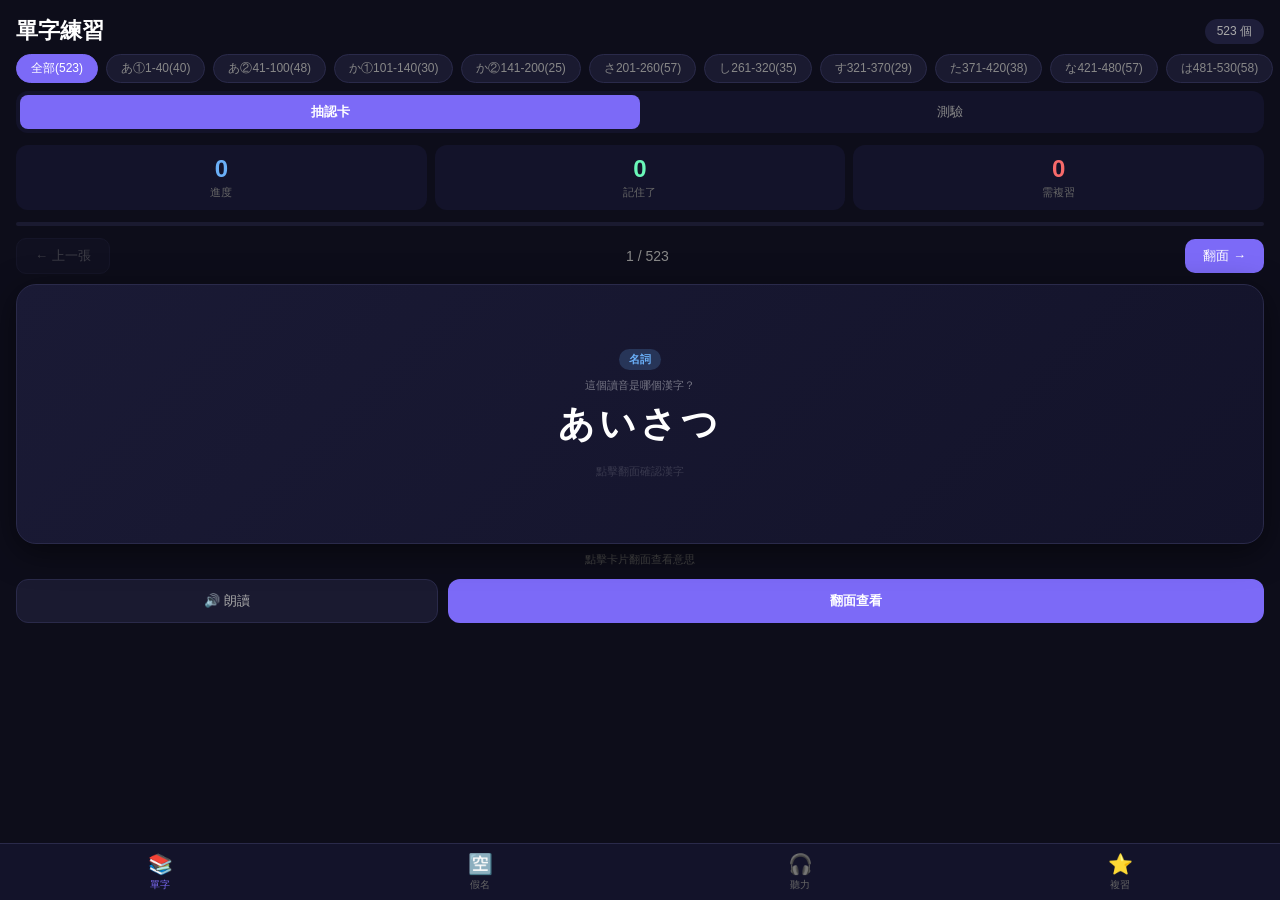
==== commit 06159392: "Update index.html" ====
--- a/index.html
+++ b/index.html
@@ -6,1070 +6,894 @@
 <meta name="apple-mobile-web-app-capable" content="yes">
 <meta name="apple-mobile-web-app-status-bar-style" content="black-translucent">
 <meta name="apple-mobile-web-app-title" content="N4單字">
-<meta name="theme-color" content="#0f0f14">
-<title>N4單字學習卡</title>
+<meta name="theme-color" content="#0d0d1a">
+<title>N4單字學習</title>
 <style>
-  @import url('https://fonts.googleapis.com/css2?family=Noto+Sans+JP:wght@300;400;700;900&family=Noto+Sans+TC:wght@300;400;700&display=swap');
-
-  :root {
-    --bg: #0f0f14;
-    --card-bg: #1a1a24;
-    --card-border: #2e2e45;
-    --accent: #7c6af7;
-    --accent2: #f76a6a;
-    --accent3: #6af7b8;
-    --text: #e8e8f0;
-    --text-dim: #888899;
-    --star: #f7c46a;
-    --noun: #6aaff7;
-    --verb: #6af7b8;
-    --adj: #f7a06a;
-    --adv: #f76af7;
-    --expr: #f7e46a;
-    --other: #aaa;
-    --font-size: 1;
-  }
-
-  * { box-sizing: border-box; margin: 0; padding: 0; -webkit-tap-highlight-color: transparent; }
-
-  body {
-    background: var(--bg);
-    color: var(--text);
-    font-family: 'Noto Sans JP', 'Noto Sans TC', sans-serif;
-    min-height: 100vh;
-    min-height: -webkit-fill-available;
-    display: flex;
-    flex-direction: column;
-    align-items: center;
-    overflow-x: hidden;
-  }
-
-  .topbar {
-    width: 100%;
-    max-width: 600px;
-    display: flex;
-    align-items: center;
-    justify-content: space-between;
-    padding: 12px 16px 6px;
-    position: sticky;
-    top: 0;
-    background: var(--bg);
-    z-index: 100;
-    border-bottom: 1px solid var(--card-border);
-  }
-  .topbar-title { font-size: 1rem; font-weight: 700; color: var(--accent); letter-spacing: 2px; }
-  .topbar-count { font-size: 0.78rem; color: var(--text-dim); }
-  .topbar-controls { display: flex; gap: 6px; }
-  .ctrl-btn {
-    background: var(--card-bg);
-    border: 1px solid var(--card-border);
-    color: var(--text);
-    border-radius: 8px;
-    padding: 4px 9px;
-    font-size: 0.78rem;
-    cursor: pointer;
-    transition: background 0.2s;
-    font-family: inherit;
-  }
-  .ctrl-btn:hover, .ctrl-btn.active { background: var(--accent); border-color: var(--accent); color: #fff; }
-
-  .progress-wrap { width: 100%; max-width: 600px; padding: 5px 16px 0; background: var(--bg); }
-  .progress-bar-bg { width: 100%; height: 3px; background: var(--card-border); border-radius: 4px; overflow: hidden; }
-  .progress-bar-fill { height: 100%; background: linear-gradient(90deg, var(--accent), var(--accent3)); border-radius: 4px; transition: width 0.4s; }
-
-  .filter-tabs {
-    width: 100%; max-width: 600px;
-    display: flex; gap: 5px;
-    padding: 8px 16px 3px;
-    overflow-x: auto; scrollbar-width: none;
-    background: var(--bg);
-  }
-  .filter-tabs::-webkit-scrollbar { display: none; }
-  .ftab {
-    background: var(--card-bg); border: 1px solid var(--card-border);
-    color: var(--text-dim); border-radius: 20px;
-    padding: 3px 10px; font-size: 0.7rem;
-    cursor: pointer; white-space: nowrap;
-    transition: all 0.2s; font-family: inherit;
-  }
-  .ftab.active { color: #fff; border-color: transparent; }
-  .ftab[data-f="all"].active  { background: var(--accent); }
-  .ftab[data-f="noun"].active { background: var(--noun); color: #000; }
-  .ftab[data-f="verb"].active { background: var(--verb); color: #000; }
-  .ftab[data-f="adj"].active  { background: var(--adj); color: #000; }
-  .ftab[data-f="adv"].active  { background: var(--adv); }
-  .ftab[data-f="expr"].active { background: var(--expr); color: #000; }
-  .ftab[data-f="star"].active { background: var(--star); color: #000; }
-
-  .stats-bar {
-    width: 100%; max-width: 600px;
-    padding: 5px 16px 6px;
-    display: flex; gap: 8px; justify-content: center; flex-wrap: wrap;
-  }
-  .stat-chip {
-    font-size: 0.7rem; color: var(--text-dim);
-    background: var(--card-bg); border: 1px solid var(--card-border);
-    border-radius: 10px; padding: 2px 9px;
-  }
-  .stat-chip span { font-weight: 700; color: var(--text); }
-
-  .card-area { width: 100%; max-width: 600px; flex: 1; padding: 10px 16px 0; }
-
-  .card-container {
-    width: 100%; position: relative;
-    height: 300px;
-    perspective: 1000px;
-    touch-action: pan-y;
-  }
-
-  .card {
-    width: 100%; height: 100%;
-    position: absolute;
-    transform-style: preserve-3d;
-    transition: transform 0.5s cubic-bezier(.4,0,.2,1);
-    cursor: pointer; border-radius: 18px;
-  }
-  .card.flipped { transform: rotateY(180deg); }
-
-  .card-face {
-    position: absolute; width: 100%; height: 100%;
-    backface-visibility: hidden; border-radius: 18px;
-    display: flex; flex-direction: column;
-    align-items: center; justify-content: center;
-    padding: 20px;
-    background: var(--card-bg);
-    border: 1px solid var(--card-border);
-    box-shadow: 0 6px 32px rgba(0,0,0,0.5);
-  }
-  .card-back { transform: rotateY(180deg); }
-
-  .card-face::before {
-    content: ''; position: absolute;
-    top: 0; left: 0; right: 0; height: 3px;
-    border-radius: 18px 18px 0 0;
-  }
-  .card[data-pos="noun"] .card-face::before { background: var(--noun); }
-  .card[data-pos="verb"] .card-face::before { background: var(--verb); }
-  .card[data-pos="adj"]  .card-face::before { background: var(--adj); }
-  .card[data-pos="adv"]  .card-face::before { background: var(--adv); }
-  .card[data-pos="expr"] .card-face::before { background: var(--expr); }
-  .card[data-pos="other"].card-face::before { background: var(--other); }
-
-  .card-num { position: absolute; top: 12px; left: 16px; font-size: 0.7rem; color: var(--text-dim); }
-  .star-btn {
-    position: absolute; top: 8px; right: 12px;
-    font-size: 1.2rem; cursor: pointer;
-    background: none; border: none; padding: 4px; line-height: 1;
-    transition: transform 0.2s;
-  }
-  .star-btn:hover { transform: scale(1.2); }
-
-  .pos-badge {
-    position: absolute; bottom: 12px; left: 16px;
-    font-size: 0.65rem; padding: 2px 7px;
-    border-radius: 10px; font-weight: 700; letter-spacing: 1px;
-  }
-  .pos-noun { background: rgba(106,175,247,0.2); color: var(--noun); }
-  .pos-verb { background: rgba(106,247,184,0.2); color: var(--verb); }
-  .pos-adj  { background: rgba(247,160,106,0.2); color: var(--adj); }
-  .pos-adv  { background: rgba(247,106,247,0.2); color: var(--adv); }
-  .pos-expr { background: rgba(247,228,106,0.2); color: var(--expr); }
-  .pos-other{ background: rgba(170,170,170,0.15); color: var(--other); }
-
-  .miss-counter { position: absolute; bottom: 12px; right: 12px; font-size: 0.65rem; color: var(--accent2); font-weight: 700; }
-
-  /* ── 正面：假名大字 ── */
-  .card-kana {
-    font-size: calc(2rem * var(--font-size));
-    font-weight: 900; color: var(--text);
-    text-align: center; letter-spacing: 3px; line-height: 1.3;
-  }
-  .card-emoji { font-size: 1.6rem; margin-top: 8px; }
-
-  /* ── 背面：漢字＋假名＋中文＋例句 ── */
-  .card-kanji {
-    font-size: calc(2rem * var(--font-size));
-    font-weight: 900; color: var(--text);
-    text-align: center; line-height: 1.2; margin-bottom: 2px;
-  }
-  .card-kana-back {
-    font-size: calc(0.8rem * var(--font-size));
-    color: var(--text-dim); text-align: center;
-    letter-spacing: 2px; margin-bottom: 6px;
-  }
-  .card-meaning {
-    font-size: calc(1.4rem * var(--font-size));
-    font-weight: 700; color: var(--accent3);
-    text-align: center; margin-bottom: 8px;
-  }
-  .card-example {
-    font-size: calc(0.75rem * var(--font-size));
-    color: var(--text-dim); text-align: center;
-    line-height: 1.6; max-width: 300px;
-  }
-  .card-example .jp { color: var(--text); font-size: calc(0.8rem * var(--font-size)); }
-
-  .swipe-hint { text-align: center; font-size: 0.68rem; color: var(--text-dim); padding: 6px 0 2px; letter-spacing: 1px; }
-
-  .bottom-nav {
-    width: 100%; max-width: 600px;
-    display: flex; gap: 8px; padding: 10px 16px;
-    align-items: center; justify-content: center;
-    position: sticky; bottom: 0;
-    background: var(--bg); border-top: 1px solid var(--card-border);
-  }
-  .nav-btn {
-    background: var(--card-bg); border: 1px solid var(--card-border);
-    color: var(--text); border-radius: 12px;
-    padding: 10px 16px; font-size: 1rem;
-    cursor: pointer; transition: all 0.15s;
-    flex: 1; font-family: inherit; max-width: 90px;
-  }
-  .nav-btn:hover { background: var(--accent); border-color: var(--accent); }
-  .nav-btn.know { background: rgba(106,247,184,0.15); border-color: var(--verb); color: var(--verb); }
-  .nav-btn.know:hover { background: var(--verb); color: #000; }
-  .nav-btn.miss { background: rgba(247,106,106,0.15); border-color: var(--accent2); color: var(--accent2); }
-  .nav-btn.miss:hover { background: var(--accent2); color: #fff; }
-  .nav-center { text-align: center; flex: 1.2; }
-  .nav-idx { font-size: 0.95rem; font-weight: 700; color: var(--text); }
-  .nav-total { font-size: 0.7rem; color: var(--text-dim); }
-
-  @keyframes slideInRight { from { opacity:0; transform: translateX(70px); } to { opacity:1; transform: translateX(0); } }
-  @keyframes slideInLeft  { from { opacity:0; transform: translateX(-70px); } to { opacity:1; transform: translateX(0); } }
-  .slide-in-right .card-face { animation: slideInRight 0.28s ease; }
-  .slide-in-left .card-face  { animation: slideInLeft 0.28s ease; }
-
-  body.font-lg { --font-size: 1.2; }
-  body.font-sm { --font-size: 0.85; }
+*{box-sizing:border-box;margin:0;padding:0;-webkit-tap-highlight-color:transparent;}
+body{background:#0d0d1a;color:#fff;font-family:'Hiragino Sans','Noto Sans JP','Noto Sans TC',sans-serif;min-height:100vh;padding-bottom:70px;}
+.nav{position:fixed;bottom:0;left:0;right:0;background:#13132a;border-top:1px solid #2a2a4a;display:flex;z-index:100;}
+.nav-item{flex:1;display:flex;flex-direction:column;align-items:center;justify-content:center;padding:8px 0;font-size:10px;color:#666;cursor:pointer;transition:color .2s;}
+.nav-item.active{color:#7c6af7;}
+.nav-item .ni{font-size:20px;margin-bottom:2px;}
+.section{display:none;padding:0 0 16px;}
+.section.active{display:block;}
+.hdr{padding:16px 16px 8px;display:flex;align-items:center;justify-content:space-between;}
+.hdr-title{font-size:22px;font-weight:800;}
+.hdr-count{background:#1e1e3a;border-radius:20px;padding:4px 12px;font-size:12px;color:#aaa;}
+.ftags-wrap{overflow-x:auto;padding:0 16px 8px;scrollbar-width:none;}
+.ftags-wrap::-webkit-scrollbar{display:none;}
+.ftags{display:flex;gap:8px;width:max-content;}
+.ftag{background:#1a1a30;border:1px solid #2a2a4a;color:#888;border-radius:20px;padding:5px 14px;font-size:12px;cursor:pointer;white-space:nowrap;transition:all .2s;font-family:inherit;}
+.ftag.on{background:#7c6af7;border-color:#7c6af7;color:#fff;}
+.mode-tabs{display:flex;background:#13132a;border-radius:12px;margin:0 16px 12px;padding:4px;}
+.mode-tab{flex:1;text-align:center;padding:8px;border-radius:8px;font-size:13px;cursor:pointer;color:#888;transition:all .2s;font-family:inherit;border:none;background:none;}
+.mode-tab.active{background:#7c6af7;color:#fff;font-weight:700;}
+.stats{display:grid;grid-template-columns:1fr 1fr 1fr;gap:8px;padding:0 16px 12px;}
+.stat{background:#13132a;border-radius:12px;padding:10px;text-align:center;}
+.stat-num{font-size:24px;font-weight:800;}
+.stat-num.blue{color:#6aaff7;}
+.stat-num.green{color:#6af7b8;}
+.stat-num.red{color:#f76a6a;}
+.stat-label{font-size:11px;color:#666;margin-top:2px;}
+.prog-wrap{margin:0 16px 12px;background:#1a1a30;border-radius:8px;height:4px;overflow:hidden;}
+.prog-bar{height:100%;background:linear-gradient(90deg,#7c6af7,#6af7b8);border-radius:8px;transition:width .4s;}
+.card-nav{display:flex;align-items:center;justify-content:space-between;padding:0 16px 10px;}
+.cnav-btn{background:#1a1a30;border:1px solid #2a2a4a;color:#aaa;border-radius:10px;padding:8px 18px;font-size:13px;cursor:pointer;font-family:inherit;}
+.card-cnt{font-size:14px;color:#888;}
+.cnav-flip{background:#7c6af7;border:none;color:#fff;border-radius:10px;padding:8px 18px;font-size:13px;cursor:pointer;font-family:inherit;}
+.card-wrap{padding:0 16px;perspective:1000px;}
+.card-inner{position:relative;width:100%;height:260px;transform-style:preserve-3d;transition:transform .5s cubic-bezier(.4,0,.2,1);cursor:pointer;border-radius:20px;}
+.card-inner.flipped{transform:rotateY(180deg);}
+.card-face{position:absolute;width:100%;height:100%;backface-visibility:hidden;border-radius:20px;display:flex;flex-direction:column;align-items:center;justify-content:center;padding:20px;background:linear-gradient(135deg,#1a1a35 0%,#13132a 100%);border:1px solid #2a2a4a;box-shadow:0 8px 32px rgba(0,0,0,0.5);}
+.card-back{transform:rotateY(180deg);}
+.c-tag{font-size:11px;border-radius:20px;padding:3px 10px;font-weight:700;margin-bottom:8px;}
+.c-jp{font-family:'Hiragino Mincho ProN','Noto Serif JP',serif;font-weight:700;color:#fff;text-align:center;line-height:1.3;}
+.c-rd{font-size:15px;color:#9a9aff;text-align:center;letter-spacing:2px;margin-top:4px;}
+.c-mn{font-size:18px;font-weight:700;color:#6af7b8;text-align:center;margin-top:6px;}
+.mem-box{background:rgba(124,106,247,0.1);border:1px solid rgba(124,106,247,0.3);border-radius:10px;padding:8px 12px;margin-top:8px;width:100%;}
+.mem-label{font-size:10px;color:#7c6af7;font-weight:700;margin-bottom:2px;}
+.mem-text{font-size:12px;color:#ccc;line-height:1.5;}
+.ex-text{font-size:11px;color:#888;text-align:center;margin-top:6px;line-height:1.6;}
+.card-hint{text-align:center;font-size:11px;color:#444;padding:8px 0 0;}
+.vact{display:none;gap:10px;padding:12px 16px 0;}
+.vact-btn{flex:1;padding:12px;border-radius:12px;font-size:14px;font-weight:700;cursor:pointer;border:none;font-family:inherit;}
+.vact-btn.ok{background:rgba(106,247,184,0.15);color:#6af7b8;border:1px solid #6af7b8;}
+.vact-btn.ng{background:rgba(247,106,106,0.15);color:#f76a6a;border:1px solid #f76a6a;}
+.vflip{display:flex;gap:10px;padding:12px 16px 0;}
+.speak-btn{background:#1a1a30;border:1px solid #2a2a4a;color:#aaa;border-radius:12px;padding:12px;font-size:13px;cursor:pointer;font-family:inherit;flex:1;}
+.flip-btn{background:#7c6af7;border:none;color:#fff;border-radius:12px;padding:12px;font-size:13px;cursor:pointer;font-family:inherit;flex:2;font-weight:700;}
+.qbox{padding:0 16px;}
+.q-word{font-family:'Hiragino Mincho ProN','Noto Serif JP',serif;font-size:32px;font-weight:700;text-align:center;margin-bottom:4px;}
+.q-sub{font-size:13px;color:#888;text-align:center;margin-bottom:16px;}
+.q-opts{display:grid;grid-template-columns:1fr 1fr;gap:8px;margin-bottom:12px;}
+.q-opt{background:#1a1a30;border:1px solid #2a2a4a;color:#ddd;border-radius:12px;padding:12px 8px;font-size:13px;cursor:pointer;font-family:inherit;}
+.q-opt.ok{background:rgba(106,247,184,0.2);border-color:#6af7b8;color:#6af7b8;}
+.q-opt.ng{background:rgba(247,106,106,0.2);border-color:#f76a6a;color:#f76a6a;}
+.q-res{padding:10px 14px;border-radius:10px;font-size:13px;margin-bottom:8px;line-height:1.6;}
+.q-res.ok{background:rgba(106,247,184,0.1);color:#6af7b8;}
+.q-res.ng{background:rgba(247,106,106,0.1);color:#f76a6a;}
+.next-btn{width:100%;padding:12px;background:#7c6af7;color:#fff;border:none;border-radius:12px;font-size:14px;font-weight:700;cursor:pointer;margin-top:8px;font-family:inherit;}
+.empty-state{text-align:center;padding:40px 20px;color:#666;font-size:15px;line-height:2;}
+.rtabs{display:flex;gap:8px;padding:0 16px 12px;}
+.rtab{background:#1a1a30;border:1px solid #2a2a4a;color:#888;border-radius:20px;padding:5px 14px;font-size:12px;cursor:pointer;font-family:inherit;}
+.rtab.active{background:#7c6af7;border-color:#7c6af7;color:#fff;}
+.rev-item{background:#13132a;border:1px solid #2a2a4a;border-radius:14px;padding:14px;margin:0 16px 10px;}
+.rev-row{display:flex;align-items:center;gap:8px;margin-bottom:6px;flex-wrap:wrap;}
+.rev-jp{font-family:'Hiragino Mincho ProN','Noto Serif JP',serif;font-size:20px;font-weight:700;}
+.rev-rd{font-size:13px;color:#9a9aff;}
+.rev-speak{background:none;border:none;font-size:18px;cursor:pointer;margin-left:auto;}
+.rev-mn{font-size:14px;color:#6af7b8;margin-bottom:6px;}
+.listen-card{background:linear-gradient(135deg,#1a1a35,#13132a);border:1px solid #2a2a4a;border-radius:20px;margin:0 16px;padding:40px 20px;text-align:center;min-height:220px;display:flex;flex-direction:column;align-items:center;justify-content:center;}
+.listen-icon{font-size:56px;margin-bottom:12px;}
+.listen-hint{font-size:13px;color:#666;margin-bottom:16px;}
+.play-btn{background:#7c6af7;border:none;color:#fff;border-radius:14px;padding:14px 32px;font-size:15px;font-weight:700;cursor:pointer;font-family:inherit;}
+#lreveal{margin-top:16px;}
+.l-jp{font-family:'Hiragino Mincho ProN','Noto Serif JP',serif;font-size:28px;font-weight:700;margin-bottom:4px;}
+.l-rd{font-size:15px;color:#9a9aff;letter-spacing:2px;margin-bottom:4px;}
+.l-mn{font-size:16px;color:#6af7b8;}
+.lact{display:none;gap:10px;padding:12px 16px 0;}
+.lplay{display:flex;gap:10px;padding:12px 16px 0;}
 </style>
 </head>
 <body>
 
-<div class="topbar">
-  <div>
-    <div class="topbar-title">N4 單字</div>
-    <div class="topbar-count" id="topbar-count">590 個單字</div>
-  </div>
-  <div class="topbar-controls">
-    <button class="ctrl-btn" onclick="toggleFont()">🔤</button>
-    <button class="ctrl-btn" onclick="shuffleCards()">🔀</button>
-    <button class="ctrl-btn" onclick="resetAll()">↺</button>
+<div class="section active" id="s-vocab">
+  <div class="hdr">
+    <div class="hdr-title">單字練習</div>
+    <div class="hdr-count" id="vocab-count">590 個</div>
+  </div>
+  <div class="ftags-wrap"><div class="ftags" id="ftags"></div></div>
+  <div class="mode-tabs">
+    <button class="mode-tab active" id="vm-flash" onclick="setVMode('flash')">抽認卡</button>
+    <button class="mode-tab" id="vm-quiz" onclick="setVMode('quiz')">測驗</button>
+  </div>
+  <div id="vm-flash-div">
+    <div class="stats">
+      <div class="stat"><div class="stat-num blue" id="sv-t">0</div><div class="stat-label">進度</div></div>
+      <div class="stat"><div class="stat-num green" id="sv-k">0</div><div class="stat-label">記住了</div></div>
+      <div class="stat"><div class="stat-num red" id="sv-f">0</div><div class="stat-label">需複習</div></div>
+    </div>
+    <div class="prog-wrap"><div class="prog-bar" id="vp" style="width:0%"></div></div>
+    <div class="card-nav">
+      <button class="cnav-btn" id="v-prev" onclick="vPrev()">← 上一張</button>
+      <span class="card-cnt" id="vcnt">1 / 590</span>
+      <button class="cnav-flip" onclick="flipCard()">翻面 →</button>
+    </div>
+    <div class="card-wrap">
+      <div class="card-inner" id="ci" onclick="flipCard()">
+        <div class="card-face card-front" id="cfront"></div>
+        <div class="card-face card-back" id="cback"></div>
+      </div>
+    </div>
+    <div class="card-hint" id="vhint">點擊卡片翻面查看意思</div>
+    <div class="vflip" id="vflip">
+      <button class="speak-btn" onclick="speakCurrent()">🔊 朗讀</button>
+      <button class="flip-btn" onclick="flipCard()">翻面查看</button>
+    </div>
+    <div class="vact" id="vact">
+      <button class="vact-btn ng" onclick="vAns(false)">❌ 不熟</button>
+      <button class="vact-btn ok" onclick="vAns(true)">✅ 記住了</button>
+    </div>
+  </div>
+  <div id="vm-quiz-div" style="display:none;">
+    <div class="stats">
+      <div class="stat"><div class="stat-num blue" id="sv-t2">0</div><div class="stat-label">進度</div></div>
+      <div class="stat"><div class="stat-num green" id="sv-k2">0</div><div class="stat-label">答對</div></div>
+      <div class="stat"><div class="stat-num red" id="sv-f2">0</div><div class="stat-label">答錯</div></div>
+    </div>
+    <div class="qbox" id="qbox"></div>
   </div>
 </div>
 
-<div class="progress-wrap">
-  <div class="progress-bar-bg"><div class="progress-bar-fill" id="prog-fill" style="width:0%"></div></div>
+<div class="section" id="s-kana">
+  <div class="hdr"><div class="hdr-title">假名練習</div></div>
+  <div class="mode-tabs">
+    <button class="mode-tab active" id="km-flash" onclick="setKMode('flash')">抽認卡</button>
+    <button class="mode-tab" id="km-kanji" onclick="setKMode('kanji')">漢字測驗</button>
+    <button class="mode-tab" id="km-meaning" onclick="setKMode('meaning')">意思測驗</button>
+  </div>
+  <div id="km-flash-div">
+    <div class="stats">
+      <div class="stat"><div class="stat-num blue" id="sk-t">0</div><div class="stat-label">進度</div></div>
+      <div class="stat"><div class="stat-num green" id="sk-k">0</div><div class="stat-label">記住了</div></div>
+      <div class="stat"><div class="stat-num red" id="sk-f">0</div><div class="stat-label">需複習</div></div>
+    </div>
+    <div class="prog-wrap"><div class="prog-bar" id="kp" style="width:0%"></div></div>
+    <div class="card-nav">
+      <button class="cnav-btn" onclick="kPrev()">← 上一張</button>
+      <span class="card-cnt" id="kcnt">1 / 590</span>
+      <button class="cnav-flip" onclick="flipKana()">翻面 →</button>
+    </div>
+    <div class="card-wrap">
+      <div class="card-inner" id="kci" onclick="flipKana()">
+        <div class="card-face card-front" id="kfront"></div>
+        <div class="card-face card-back" id="kback"></div>
+      </div>
+    </div>
+    <div class="card-hint" id="khint">點擊卡片翻面確認漢字</div>
+    <div class="vflip" id="kflip">
+      <button class="speak-btn" onclick="speakKana()">🔊 朗讀</button>
+      <button class="flip-btn" onclick="flipKana()">翻面查看</button>
+    </div>
+    <div class="vact" id="kact">
+      <button class="vact-btn ng" onclick="kAns(false)">❌ 不熟</button>
+      <button class="vact-btn ok" onclick="kAns(true)">✅ 記住了</button>
+    </div>
+  </div>
+  <div id="km-kanji-div" style="display:none;"><div class="qbox" id="kquiz-kanji"></div></div>
+  <div id="km-meaning-div" style="display:none;"><div class="qbox" id="kquiz-meaning"></div></div>
 </div>
 
-<div class="filter-tabs">
-  <button class="ftab active" data-f="all"  onclick="setFilter('all',this)">全部</button>
-  <button class="ftab" data-f="noun" onclick="setFilter('noun',this)">🔵 名詞</button>
-  <button class="ftab" data-f="verb" onclick="setFilter('verb',this)">🟢 動詞</button>
-  <button class="ftab" data-f="adj"  onclick="setFilter('adj',this)">🟠 形容詞</button>
-  <button class="ftab" data-f="adv"  onclick="setFilter('adv',this)">🟣 副詞</button>
-  <button class="ftab" data-f="expr" onclick="setFilter('expr',this)">🟡 表達</button>
-  <button class="ftab" data-f="star" onclick="setFilter('star',this)">⭐ 收藏</button>
+<div class="section" id="s-listen">
+  <div class="hdr"><div class="hdr-title">聽力練習</div></div>
+  <div class="stats">
+    <div class="stat"><div class="stat-num blue" id="sl-t">0</div><div class="stat-label">進度</div></div>
+    <div class="stat"><div class="stat-num green" id="sl-k">0</div><div class="stat-label">答對</div></div>
+    <div class="stat"><div class="stat-num red" id="sl-f">0</div><div class="stat-label">需複習</div></div>
+  </div>
+  <div class="prog-wrap"><div class="prog-bar" id="lp" style="width:0%"></div></div>
+  <div class="card-nav">
+    <button class="cnav-btn" onclick="lPrev()">← 上一個</button>
+    <span class="card-cnt" id="lnum">1 / 590</span>
+    <div style="width:80px"></div>
+  </div>
+  <div class="listen-card" id="lcard">
+    <div class="listen-icon">🎧</div>
+    <p class="listen-hint">按下播放，聽發音猜單字</p>
+    <div id="lreveal" style="display:none;"></div>
+  </div>
+  <div class="lplay" id="lplay">
+    <button class="speak-btn" onclick="playListen()">🔊 播放</button>
+    <button class="flip-btn" onclick="showListen()">顯示答案</button>
+  </div>
+  <div class="lact" id="lact">
+    <button class="vact-btn ng" onclick="lAns(false)">❌ 不熟</button>
+    <button class="vact-btn ok" onclick="lAns(true)">✅ 記住了</button>
+  </div>
 </div>
 
-<div class="stats-bar">
-  <div class="stat-chip">已知 <span id="s-know">0</span></div>
-  <div class="stat-chip">不熟 <span id="s-miss">0</span></div>
-  <div class="stat-chip">⭐ <span id="s-star">0</span></div>
+<div class="section" id="s-review">
+  <div class="hdr"><div class="hdr-title">複習清單</div></div>
+  <div class="rtabs">
+    <button class="rtab active" id="rt-vocab" onclick="setRTab('vocab')">單字</button>
+    <button class="rtab" id="rt-kana" onclick="setRTab('kana')">假名</button>
+  </div>
+  <div id="rv-vocab"></div>
+  <div id="rv-kana" style="display:none;"></div>
+  <div style="padding:0 16px 16px;">
+    <button class="next-btn" style="background:#f76a6a;" onclick="resetAll()">↺ 重置所有進度</button>
+  </div>
 </div>
 
-<div class="card-area">
-  <div class="card-container" id="card-container"
-    ontouchstart="touchStart(event)" ontouchend="touchEnd(event)">
-    <div class="card" id="main-card" onclick="flipCard()">
-      <div class="card-face card-front">
-        <div class="card-num" id="c-num"></div>
-        <button class="star-btn" id="c-star" onclick="event.stopPropagation();toggleStar()">☆</button>
-        <div class="card-kana" id="c-kana"></div>
-        <div class="card-emoji" id="c-emoji"></div>
-        <div class="pos-badge" id="c-pos-front"></div>
-        <div class="miss-counter" id="c-miss"></div>
-      </div>
-      <div class="card-face card-back">
-        <div class="card-num" id="c-num2"></div>
-        <div class="card-kanji" id="c-kanji"></div>
-        <div class="card-kana-back" id="c-kana-back"></div>
-        <div class="card-meaning" id="c-meaning"></div>
-        <div class="card-example" id="c-example"></div>
-        <div class="pos-badge" id="c-pos-back"></div>
-      </div>
-    </div>
-  </div>
-  <div class="swipe-hint">點擊翻牌 · 左右滑動切換</div>
-</div>
-
-<div class="bottom-nav">
-  <button class="nav-btn" onclick="prevCard()">‹</button>
-  <button class="nav-btn miss" onclick="markMiss()">✗ 不熟</button>
-  <div class="nav-center">
-    <div class="nav-idx" id="nav-idx">1</div>
-    <div class="nav-total" id="nav-total">/ 590</div>
-  </div>
-  <button class="nav-btn know" onclick="markKnow()">✓ 認識</button>
-  <button class="nav-btn" onclick="nextCard()">›</button>
-</div>
+<nav class="nav">
+  <div class="nav-item active" id="n-vocab" onclick="setSection('vocab')"><div class="ni">📚</div>單字</div>
+  <div class="nav-item" id="n-kana" onclick="setSection('kana')"><div class="ni">🈳</div>假名</div>
+  <div class="nav-item" id="n-listen" onclick="setSection('listen')"><div class="ni">🎧</div>聽力</div>
+  <div class="nav-item" id="n-review" onclick="setSection('review')"><div class="ni">⭐</div>複習</div>
+</nav>
 
 <script>
-const raw = [
-  [1,"挨拶","あいさつ","noun","打招呼","毎朝、元気に挨拶しましょう。","每天早上要精神地打招呼。","👋"],
-  [2,"青","あお","noun","藍色","空は青いです。","天空是藍色的。","🔵"],
-  [3,"青い","あおい","adj","藍色的","青い空が好きです。","我喜歡藍色的天空。","🌊"],
-  [4,"赤","あか","noun","紅色","赤いりんごを食べます。","吃紅蘋果。","🔴"],
-  [5,"秋","あき","noun","秋天","秋になると葉が落ちます。","到了秋天樹葉就會掉落。","🍂"],
-  [6,"空き缶","あきかん","noun","空罐子","空き缶を捨てないでください。","請不要亂丟空罐。","🥫"],
-  [7,"開ける","あける","verb","打開","窓を開けてください。","請打開窗戶。","🚪"],
-  [8,"味","あじ","noun","味道","この料理は味がいいです。","這道料理味道很好。","😋"],
-  [9,"遊ぶ","あそぶ","verb","玩耍","子供たちが公園で遊んでいます。","孩子們在公園玩耍。","🎮"],
-  [10,"温かい","あたたかい","adj","溫暖的","温かいお茶を飲みます。","喝溫茶。","☕"],
-  [11,"集まる","あつまる","verb","聚集","友達が家に集まります。","朋友們聚集到家裡。","👥"],
-  [12,"集める","あつめる","verb","收集","切手を集めています。","我在集郵。","📬"],
-  [13,"宛先","あてさき","noun","收件人地址","宛先を確認してください。","請確認收件人地址。","📮"],
-  [14,"あまり","あまり","adv","不太（後接否定）","あまり好きじゃないです。","不太喜歡。","🙅"],
-  [15,"雨","あめ","noun","雨","雨が降っています。","在下雨。","🌧️"],
-  [16,"謝る","あやまる","verb","道歉","失敗したので謝りました。","因為失敗所以道歉了。","🙇"],
-  [17,"アリさん","ありさん","noun","螞蟻","アリさんが働いています。","螞蟻在工作。","🐜"],
-  [18,"歩く","あるく","verb","走路","毎日30分歩きます。","每天走路30分鐘。","🚶"],
-  [19,"アルバイト","アルバイト","noun","打工","学生がアルバイトをしています。","學生在打工。","💼"],
-  [20,"案内","あんない","noun","引導","駅まで案内します。","我帶你到車站。","🗺️"],
-  [21,"以外","いがい","noun","以外","これ以外に方法はありません。","除了這個沒有其他方法。","➡️"],
-  [22,"意外","いがい","adj","意外的","意外な結果になりました。","出現了意外的結果。","😲"],
-  [23,"生け花","いけばな","noun","插花","生け花を習っています。","我在學插花。","💐"],
-  [24,"意見","いけん","noun","意見","あなたの意見を聞かせてください。","請告訴我你的意見。","💬"],
-  [25,"石","いし","noun","石頭","川で石を拾いました。","在河邊撿了石頭。","🪨"],
-  [26,"急がない","いそがない","verb","不趕快","急がないと遅れます。","不快點就會遲到。","🐢"],
-  [27,"頂きます","いただきます","expr","我開動了","食事の前に頂きますと言います。","吃飯前說我開動了。","🍽️"],
-  [28,"一日中","いちにちちゅう","adv","一整天","一日中勉強しました。","讀書讀了一整天。","📅"],
-  [29,"いつか","いつか","adv","總有一天","いつか日本に行きたいです。","總有一天想去日本。","🌟"],
-  [30,"いつでも","いつでも","adv","隨時","いつでも来てください。","請隨時來。","🕐"],
-  [31,"いつまで","いつまで","adv","到什麼時候","いつまで待てばいいですか。","要等到什麼時候呢？","⏳"],
-  [32,"いつも","いつも","adv","總是","いつも笑顔ですね。","你總是面帶笑容呢。","😊"],
-  [33,"糸","いと","noun","線","針に糸を通します。","把線穿過針。","🧵"],
-  [34,"今すぐ","いますぐ","adv","馬上","今すぐ来てください。","請馬上過來。","⚡"],
-  [35,"意味","いみ","noun","意思","この言葉の意味は何ですか。","這個詞的意思是什麼？","📖"],
-  [36,"いらっしゃいませ","いらっしゃいませ","expr","歡迎光臨","店員が「いらっしゃいませ」と言いました。","店員說歡迎光臨。","🏪"],
-  [37,"入れる","いれる","verb","放入","バッグに荷物を入れます。","把行李放進包包裡。","📦"],
-  [38,"インターネット","インターネット","noun","網路","インターネットで調べます。","用網路查詢。","🌐"],
-  [39,"受付","うけつけ","noun","接待處","受付で名前を書きます。","在接待處填寫姓名。","🏢"],
-  [40,"受ける","うける","verb","接受","試験を受けます。","參加考試。","📝"],
-  [41,"動かない","うごかない","verb","不動","車が動かないです。","車子不動了。","🚗"],
-  [42,"薄い","うすい","adj","薄的","この本は薄いです。","這本書很薄。","📄"],
-  [43,"嘘","うそ","noun","謊言","嘘をついてはいけません。","不可以說謊。","🤥"],
-  [44,"うっかり","うっかり","adv","不小心","うっかり忘れてしまいました。","不小心忘記了。","😅"],
-  [45,"美しい","うつくしい","adj","美麗的","富士山は美しいです。","富士山很美麗。","🏔️"],
-  [46,"写さない","うつさない","verb","不抄寫","人のを写さないでください。","請不要抄別人的。","🚫"],
-  [47,"移す","うつす","verb","移動","机を部屋に移します。","把桌子移到房間裡。","📦"],
-  [48,"映す","うつす","verb","投影","スクリーンに映します。","投影到螢幕上。","📽️"],
-  [49,"写す","うつす","verb","抄寫","ノートに写します。","抄寫到筆記本上。","✍️"],
-  [50,"うまい","うまい","adj","好吃・厲害","この料理はうまいです。","這道料理很好吃。","👍"],
-  [51,"売り場","うりば","noun","賣場","食品売り場はどこですか。","食品賣場在哪裡？","🏬"],
-  [52,"売る","うる","verb","賣","お土産を売っています。","在賣伴手禮。","🛒"],
-  [53,"上着","うわぎ","noun","外套","上着を着てください。","請穿上外套。","🧥"],
-  [54,"運転","うんてん","noun","駕駛","車を運転します。","駕駛汽車。","🚗"],
-  [55,"運転手","うんてんしゅ","noun","司機","バスの運転手さんに聞きます。","向公車司機詢問。","🚌"],
-  [56,"運動場","うんどうじょう","noun","運動場","運動場で走ります。","在運動場跑步。","🏃"],
-  [57,"営業","えいぎょう","noun","營業","9時から営業しています。","從9點開始營業。","🏪"],
-  [58,"駅員","えきいん","noun","車站工作人員","駅員に道を聞きました。","向車站工作人員問路。","🚉"],
-  [59,"エスカレーター","エスカレーター","noun","手扶梯","エスカレーターで上がります。","搭手扶梯上去。","🔼"],
-  [60,"蝦","えび","noun","蝦子","エビが好きです。","我喜歡蝦子。","🦐"],
-  [61,"絵本","えほん","noun","繪本","子供に絵本を読みます。","讀繪本給孩子聽。","📚"],
-  [62,"選ぶ","えらぶ","verb","選擇","好きな色を選んでください。","請選擇喜歡的顏色。","🎨"],
-  [63,"エレベーター","エレベーター","noun","電梯","エレベーターで3階へ行きます。","搭電梯到3樓。","🛗"],
-  [64,"エンジニア","エンジニア","noun","工程師","彼はエンジニアです。","他是工程師。","👨‍💻"],
-  [65,"遠慮","えんりょ","noun","客氣","遠慮しないでください。","請不要客氣。","🙏"],
-  [66,"大勢","おおぜい","noun","很多人","大勢の人が集まりました。","聚集了很多人。","👨‍👩‍👧‍👦"],
-  [67,"オートバイ","オートバイ","noun","摩托車","オートバイで来ました。","騎摩托車來了。","🏍️"],
-  [68,"お菓子","おかし","noun","點心","お菓子を食べます。","吃點心。","🍪"],
-  [69,"お客","おきゃく","noun","客人","お客さんが来ています。","有客人來了。","🧑‍🤝‍🧑"],
-  [70,"起きる","おきる","verb","起床","朝6時に起きます。","早上6點起床。","⏰"],
-  [71,"遅れる","おくれる","verb","遲到","電車が遅れています。","電車誤點了。","⏱️"],
-  [72,"怒る","おこる","verb","生氣","先生が怒りました。","老師生氣了。","😠"],
-  [73,"お辞儀","おじぎ","noun","鞠躬","深くお辞儀をします。","深深地鞠躬。","🙇"],
-  [74,"お知らせ","おしらせ","noun","通知","大切なお知らせがあります。","有重要通知。","📢"],
-  [75,"押す","おす","verb","推・按","ボタンを押してください。","請按按鈕。","🔘"],
-  [76,"遅い","おそい","adj","慢的","この電車は遅いです。","這列電車很慢。","🐌"],
-  [77,"教わる","おそわる","verb","被教導","先生に教わります。","向老師學習。","🎓"],
-  [78,"落ちる","おちる","verb","掉落","リンゴが落ちました。","蘋果掉下來了。","🍎"],
-  [79,"音","おと","noun","聲音","大きな音がします。","發出很大的聲音。","🔊"],
-  [80,"落とす","おとす","verb","掉落（使）","財布を落としました。","錢包掉了。","👛"],
-  [81,"大人しい","おとなしい","adj","乖巧的","大人しい子供です。","是個安靜的孩子。","😌"],
-  [82,"驚く","おどろく","verb","驚訝","突然の知らせに驚きました。","對突然的消息感到驚訝。","😱"],
-  [83,"お腹","おなか","noun","肚子","お腹が空きました。","肚子餓了。","🍽️"],
-  [84,"同じ","おなじ","adj","相同的","同じ色です。","是相同的顏色。","👯"],
-  [85,"お久しぶり","おひさしぶり","expr","好久不見","お久しぶりですね！","好久不見呢！","🤗"],
-  [86,"覚える","おぼえる","verb","記住","単語を覚えます。","記住單字。","🧠"],
-  [87,"お見舞い","おみまい","noun","探病","入院した友達にお見舞いに行きます。","去探望住院的朋友。","🏥"],
-  [88,"思い出","おもいで","noun","回憶","楽しい思い出があります。","有美好的回憶。","📸"],
-  [89,"泳ぐ","およぐ","verb","游泳","プールで泳ぎます。","在游泳池游泳。","🏊"],
-  [90,"お礼","おれい","noun","道謝","お礼を言います。","說謝謝。","🎁"],
-  [91,"カード","カード","noun","卡片","クレジットカードで払います。","用信用卡付款。","💳"],
-  [92,"外国人","がいこくじん","noun","外國人","外国人が多い街です。","是個外國人很多的城市。","🌍"],
-  [93,"改札口","かいさつぐち","noun","剪票口","改札口で待ちます。","在剪票口等待。","🚉"],
-  [94,"会場","かいじょう","noun","會場","会場に集まってください。","請聚集到會場。","🏛️"],
-  [95,"階段","かいだん","noun","樓梯","階段を上ります。","爬樓梯。","🪜"],
-  [96,"会話","かいわ","noun","會話","日本語で会話します。","用日文對話。","💬"],
-  [97,"返す","かえす","verb","歸還","本を図書館に返します。","把書還給圖書館。","📚"],
-  [98,"替える","かえる","verb","替換","電球を替えます。","替換燈泡。","💡"],
-  [99,"係り","かかり","noun","負責人","係りの人に聞いてください。","請問負責人。","👔"],
-  [100,"鍵","かぎ","noun","鑰匙","鍵をなくしました。","把鑰匙弄丟了。","🔑"],
-  [101,"家具","かぐ","noun","家具","新しい家具を買います。","買新家具。","🛋️"],
-  [102,"飾る","かざる","verb","裝飾","部屋に花を飾ります。","在房間裡裝飾花。","🌸"],
-  [103,"貸す","かす","verb","借出","友達に本を貸します。","把書借給朋友。","📗"],
-  [104,"数","かず","noun","數量","数が多いです。","數量很多。","🔢"],
-  [105,"数える","かぞえる","verb","數數","1から10まで数えます。","從1數到10。","🔢"],
-  [106,"形","かたち","noun","形狀","丸い形です。","是圓形。","⭕"],
-  [107,"片付ける","かたづける","verb","整理","部屋を片付けます。","整理房間。","🧹"],
-  [108,"課長","かちょう","noun","課長","課長に報告します。","向課長報告。","👔"],
-  [109,"角","かど","noun","轉角","角を曲がってください。","請在轉角轉彎。","📐"],
-  [110,"必ず","かならず","adv","一定","必ず来てください。","請一定要來。","✅"],
-  [111,"咬む","かむ","verb","咬","よく咬んで食べます。","仔細咀嚼。","🦷"],
-  [112,"通う","かよう","verb","通勤","学校に通っています。","在上學。","🏫"],
-  [113,"体","からだ","noun","身體","体を大切にしてください。","請愛護身體。","💪"],
-  [114,"借りる","かりる","verb","借入","図書館で本を借ります。","在圖書館借書。","📖"],
-  [115,"軽い","かるい","adj","輕的","このカバンは軽いです。","這個包包很輕。","🪶"],
-  [116,"カレー","カレー","noun","咖哩","カレーを食べます。","吃咖哩。","🍛"],
-  [117,"乾く","かわく","verb","乾燥","洗濯物が乾きました。","洗好的衣服乾了。","👕"],
-  [118,"変わる","かわる","verb","改變","天気が変わりました。","天氣變了。","🔄"],
-  [119,"考える","かんがえる","verb","思考","よく考えてから答えます。","仔細思考後回答。","🤔"],
-  [120,"関係","かんけい","noun","關係","彼とは関係がありません。","和他沒有關係。","🔗"],
-  [121,"看護師","かんごし","noun","護理師","看護師になりたいです。","想成為護理師。","🏥"],
-  [122,"黄色","きいろ","noun","黃色","ひまわりは黄色いです。","向日葵是黃色的。","🟡"],
-  [123,"消える","きえる","verb","消失","電気が消えました。","燈滅了。","💡"],
-  [124,"機械","きかい","noun","機器","機械が故障しました。","機器故障了。","⚙️"],
-  [125,"危険","きけん","noun","危險","ここは危険です。","這裡很危險。","⚠️"],
-  [126,"帰国","きこく","noun","回國","来月帰国します。","下個月回國。","✈️"],
-  [127,"技術","ぎじゅつ","noun","技術","技術を学びます。","學習技術。","🔧"],
-  [128,"汚い","きたない","adj","髒的","部屋が汚いです。","房間很髒。","🧹"],
-  [129,"喫茶店","きっさてん","noun","咖啡廳","喫茶店でコーヒーを飲みます。","在咖啡廳喝咖啡。","☕"],
-  [130,"きっと","きっと","adv","一定","きっと大丈夫です。","一定沒問題的。","💯"],
-  [131,"厳しい","きびしい","adj","嚴格的","先生は厳しいです。","老師很嚴格。","😤"],
-  [132,"決まる","きまる","verb","決定（自）","日程が決まりました。","日程決定了。","📅"],
-  [133,"決める","きめる","verb","決定（他）","目標を決めます。","決定目標。","🎯"],
-  [134,"気持ち","きもち","noun","心情","今日は気持ちがいいです。","今天心情很好。","😊"],
-  [135,"着物","きもの","noun","和服","着物を着ます。","穿和服。","👘"],
-  [136,"急行","きゅうこう","noun","急行列車","急行に乗ります。","搭急行列車。","🚄"],
-  [137,"牛乳","ぎゅうにゅう","noun","牛奶","毎朝牛乳を飲みます。","每天早上喝牛奶。","🥛"],
-  [138,"胡瓜","きゅうり","noun","小黃瓜","きゅうりのサラダを食べます。","吃小黃瓜沙拉。","🥒"],
-  [139,"教育","きょういく","noun","教育","教育は大切です。","教育很重要。","🎓"],
-  [140,"興味","きょうみ","noun","興趣","日本語に興味があります。","對日文有興趣。","✨"],
-  [141,"切る","きる","verb","切割","野菜を切ります。","切蔬菜。","🔪"],
-  [142,"着る","きる","verb","穿（上衣）","シャツを着ます。","穿襯衫。","👕"],
-  [143,"切れる","きれる","verb","用完","電池が切れました。","電池沒電了。","🔋"],
-  [144,"禁煙","きんえん","noun","禁菸","ここは禁煙です。","這裡禁菸。","🚭"],
-  [145,"近所","きんじょ","noun","附近","近所に公園があります。","附近有公園。","🏡"],
-  [146,"具合","ぐあい","noun","狀況","具合が悪いです。","身體狀況不好。","🤒"],
-  [147,"空港","くうこう","noun","機場","空港まで迎えに来ます。","來機場迎接。","✈️"],
-  [148,"クッキー","クッキー","noun","餅乾","クッキーを焼きます。","烤餅乾。","🍪"],
-  [149,"雲","くも","noun","雲","空に雲があります。","天空有雲。","☁️"],
-  [150,"曇り","くもり","noun","陰天","今日は曇りです。","今天是陰天。","⛅"],
-  [151,"クラブ","クラブ","noun","社團","テニスクラブに入ります。","加入網球社。","🎾"],
-  [152,"比べる","くらべる","verb","比較","二つを比べます。","比較兩個。","⚖️"],
-  [153,"グラム","グラム","noun","公克","100グラムください。","請給我100公克。","⚖️"],
-  [154,"グループ","グループ","noun","群組","グループに分けます。","分成小組。","👥"],
-  [155,"計画","けいかく","noun","計劃","旅行の計画を立てます。","制定旅行計劃。","📋"],
-  [156,"経験","けいけん","noun","經驗","経験が大切です。","經驗很重要。","⭐"],
-  [157,"警察官","けいさつかん","noun","警察","警察官に聞きます。","向警察詢問。","👮"],
-  [158,"ケーキ","ケーキ","noun","蛋糕","誕生日ケーキを食べます。","吃生日蛋糕。","🎂"],
-  [159,"ゲーム","ゲーム","noun","遊戲","ゲームをします。","玩遊戲。","🎮"],
-  [160,"怪我","けが","noun","受傷","怪我をしました。","受傷了。","🩹"],
-  [161,"景色","けしき","noun","景色","富士山の景色が美しいです。","富士山的景色很美。","🏔️"],
-  [162,"消す","けす","verb","關掉","電気を消します。","關燈。","💡"],
-  [163,"結婚式","けっこんしき","noun","婚禮","結婚式に出席します。","出席婚禮。","💒"],
-  [164,"軒","けん","noun","（建物計量）棟","家が3軒あります。","有3棟房子。","🏠"],
-  [165,"見学","けんがく","noun","參觀","工場を見学します。","參觀工廠。","👀"],
-  [166,"玄関","げんかん","noun","玄關","玄関で靴を脱ぎます。","在玄關脫鞋。","🚪"],
-  [167,"見物","けんぶつ","noun","觀光","お寺を見物します。","參觀寺廟。","⛩️"],
-  [168,"交差点","こうさてん","noun","十字路口","交差点で曲がります。","在十字路口轉彎。","🚦"],
-  [169,"工事","こうじ","noun","施工","道路の工事があります。","道路正在施工。","🚧"],
-  [170,"工場","こうじょう","noun","工廠","工場で働いています。","在工廠工作。","🏭"],
-  [171,"工場見学","こうじょうけんがく","noun","參觀工廠","工場見学に行きます。","去參觀工廠。","🏭"],
-  [172,"声","こえ","noun","聲音","大きな声で話します。","用大聲說話。","🗣️"],
-  [173,"黒板","こくばん","noun","黑板","黒板に書きます。","寫在黑板上。","📋"],
-  [174,"故障","こしょう","noun","故障","パソコンが故障しました。","電腦故障了。","💻"],
-  [175,"午前中","ごぜんちゅう","noun","上午","午前中に終わります。","上午就完成。","🌅"],
-  [176,"答える","こたえる","verb","回答","質問に答えます。","回答問題。","✋"],
-  [177,"コップ","コップ","noun","杯子","水をコップに入れます。","把水倒進杯子。","🥤"],
-  [178,"言葉","ことば","noun","語言","日本語の言葉を覚えます。","記住日文單字。","📝"],
-  [179,"この辺","このへん","expr","這附近","この辺に駅はありますか。","這附近有車站嗎？","📍"],
-  [180,"コピー","コピー","noun","影印","書類をコピーします。","影印文件。","📄"],
-  [181,"細かい","こまかい","adj","細小的","細かいことが気になります。","細節讓我在意。","🔍"],
-  [182,"困る","こまる","verb","困擾","お金がなくて困ります。","因為沒錢而困擾。","😣"],
-  [183,"ゴミ","ごみ","noun","垃圾","ゴミを捨てます。","丟垃圾。","🗑️"],
-  [184,"混む","こむ","verb","擁擠","電車が混んでいます。","電車很擁擠。","🚇"],
-  [185,"米","こめ","noun","白米","お米を炊きます。","煮白飯。","🍚"],
-  [186,"壊す","こわす","verb","弄壞","ゲームを壊しました。","把遊戲機弄壞了。","💥"],
-  [187,"壊れる","こわれる","verb","壞掉","テレビが壊れました。","電視壞了。","📺"],
-  [188,"コンサート","コンサート","noun","音樂會","コンサートに行きます。","去音樂會。","🎵"],
-  [189,"今度","こんど","noun","下次","今度は一緒に行きましょう。","下次一起去吧。","📅"],
-  [190,"コンビニ","コンビニ","noun","便利商店","コンビニで買います。","在便利商店買。","🏪"],
-  [191,"サービス","サービス","noun","服務","サービスがいいです。","服務很好。","⭐"],
-  [192,"最近","さいきん","adv","最近","最近忙しいです。","最近很忙。","📅"],
-  [193,"財布","さいふ","noun","錢包","財布を持ちます。","帶錢包。","👛"],
-  [194,"サイン","サイン","noun","簽名","サインをお願いします。","請幫我簽名。","✍️"],
-  [195,"探す","さがす","verb","尋找","鍵を探しています。","在找鑰匙。","🔍"],
-  [196,"作文","さくぶん","noun","作文","日本語で作文を書きます。","用日文寫作文。","✏️"],
-  [197,"差す","さす","verb","撐（傘）","傘を差します。","撐傘。","☂️"],
-  [198,"誘う","さそう","verb","邀請","友達を映画に誘います。","邀請朋友看電影。","🎬"],
-  [199,"冊","さつ","noun","（書籍）冊","本を3冊買います。","買3冊書。","📚"],
-  [200,"サッカー","サッカー","noun","足球","サッカーをします。","踢足球。","⚽"],
-  [201,"皿","さら","noun","盤子","皿を洗います。","洗盤子。","🍽️"],
-  [202,"サラダ","サラダ","noun","沙拉","サラダを食べます。","吃沙拉。","🥗"],
-  [203,"触る","さわる","verb","觸摸","展示物に触らないでください。","請不要觸摸展示品。","🤚"],
-  [204,"賛成","さんせい","noun","贊成","その意見に賛成です。","贊成那個意見。","👍"],
-  [205,"残念","ざんねん","adj","遺憾","残念ですね。","真可惜呢。","😞"],
-  [206,"試合","しあい","noun","比賽","試合に勝ちました。","贏得比賽。","🏆"],
-  [207,"シーズン","シーズン","noun","季節","観光シーズンです。","是觀光旺季。","🌸"],
-  [208,"仕方","しかた","noun","方法","仕方がありません。","沒辦法。","🤷"],
-  [209,"叱る","しかる","verb","責罵","先生に叱られました。","被老師責罵了。","😤"],
-  [210,"時間割","じかんわり","noun","課程表","時間割を確認します。","確認課程表。","📋"],
-  [211,"試験","しけん","noun","考試","試験を受けます。","參加考試。","📝"],
-  [212,"失敗","しっぱい","noun","失敗","失敗を恐れません。","不害怕失敗。","❌"],
-  [213,"質問","しつもん","noun","問題","質問があります。","我有問題。","❓"],
-  [214,"失礼しました","しつれいしました","expr","失禮了","失礼しました。","失禮了。","🙇"],
-  [215,"自転車","じてんしゃ","noun","腳踏車","自転車で通学します。","騎腳踏車上學。","🚲"],
-  [216,"品物","しなもの","noun","物品","品物を確認します。","確認物品。","📦"],
-  [217,"自分","じぶん","noun","自己","自分でやります。","自己做。","🙋"],
-  [218,"事務所","じむしょ","noun","辦公室","事務所に連絡します。","聯絡辦公室。","🏢"],
-  [219,"閉める","しめる","verb","關閉","ドアを閉めます。","關門。","🚪"],
-  [220,"じゃがいも","じゃがいも","noun","馬鈴薯","じゃがいもを茹でます。","煮馬鈴薯。","🥔"],
-  [221,"シャツ","シャツ","noun","襯衫","白いシャツを着ます。","穿白襯衫。","👕"],
-  [222,"シャンプー","シャンプー","noun","洗髮精","シャンプーで髪を洗います。","用洗髮精洗頭。","🧴"],
-  [223,"習慣","しゅうかん","noun","習慣","毎日運動する習慣があります。","有每天運動的習慣。","📅"],
-  [224,"住所","じゅうしょ","noun","住址","住所を教えてください。","請告訴我住址。","🏠"],
-  [225,"授業","じゅぎょう","noun","上課","授業が始まります。","上課開始了。","🏫"],
-  [226,"宿題","しゅくだい","noun","作業","宿題をします。","做作業。","✏️"],
-  [227,"出発","しゅっぱつ","noun","出發","9時に出発します。","9點出發。","🚀"],
-  [228,"趣味","しゅみ","noun","嗜好","趣味は読書です。","嗜好是閱讀。","📚"],
-  [229,"種類","しゅるい","noun","種類","いろんな種類があります。","有各種種類。","📊"],
-  [230,"準備","じゅんび","noun","準備","旅行の準備をします。","做旅行準備。","🎒"],
-  [231,"紹介","しょうかい","noun","介紹","友達を紹介します。","介紹朋友。","🤝"],
-  [232,"承知する","しょうちする","verb","知道・同意","承知しました。","我知道了。","✅"],
-  [233,"小説","しょうせつ","noun","小說","小説を読みます。","看小說。","📗"],
-  [234,"招待","しょうたい","noun","邀請","パーティーに招待されました。","被邀請參加派對。","💌"],
-  [235,"丈夫","じょうぶ","adj","健壯的","丈夫な体です。","身體很健壯。","💪"],
-  [236,"ジョギング","ジョギング","noun","慢跑","毎朝ジョギングします。","每天早上慢跑。","🏃"],
-  [237,"食堂","しょくどう","noun","食堂","食堂で昼ご飯を食べます。","在食堂吃午飯。","🍜"],
-  [238,"食料品","しょくりょうひん","noun","食品","食料品を買います。","買食品。","🛒"],
-  [239,"調べる","しらべる","verb","調查","インターネットで調べます。","用網路調查。","🔍"],
-  [240,"知る","しる","verb","知道","知っていますか？","你知道嗎？","🧠"],
-  [241,"シングル","シングル","noun","單人房","シングルルームを予約します。","預約單人房。","🛏️"],
-  [242,"神社","じんじゃ","noun","神社","神社に参ります。","參拜神社。","⛩️"],
-  [243,"心配","しんぱい","noun","擔心","心配しないでください。","請不要擔心。","😟"],
-  [244,"水泳","すいえい","noun","游泳","水泳が得意です。","擅長游泳。","🏊"],
-  [245,"スイッチ","スイッチ","noun","開關","スイッチを押します。","按開關。","🔘"],
-  [246,"スーツ","スーツ","noun","西裝","スーツを着ます。","穿西裝。","👔"],
-  [247,"好き","すき","adj","喜歡的","音楽が好きです。","喜歡音樂。","❤️"],
-  [248,"スキー","スキー","noun","滑雪","冬にスキーをします。","冬天滑雪。","⛷️"],
-  [249,"空く","すく","verb","變空","席が空きました。","位置空出來了。","💺"],
-  [250,"少ない","すくない","adj","少的","お金が少ないです。","錢很少。","💰"],
-  [251,"進む","すすむ","verb","前進","まっすぐ進みます。","直走前進。","➡️"],
-  [252,"スタート","スタート","noun","開始","スタートします。","開始了。","🚀"],
-  [253,"すっかり","すっかり","adv","完全地","すっかり忘れました。","完全忘記了。","😶"],
-  [254,"ずっと","ずっと","adv","一直","ずっと待っています。","一直在等待。","⏳"],
-  [255,"捨てる","すてる","verb","丟棄","ゴミを捨てます。","丟垃圾。","🗑️"],
-  [256,"スポーツ","スポーツ","noun","運動","スポーツが好きです。","喜歡運動。","⚽"],
-  [257,"留守","るす","noun","不在家","留守にしています。","不在家。","🏠"],
-  [258,"座る","すわる","verb","坐下","椅子に座ります。","坐在椅子上。","💺"],
-  [259,"生活","せいかつ","noun","生活","便利な生活です。","便利的生活。","🏠"],
-  [260,"生産","せいさん","noun","生產","商品を生産します。","生產商品。","🏭"],
-  [261,"精算","せいさん","noun","結算","精算機で精算します。","在結算機結算。","💴"],
-  [262,"セーター","セーター","noun","毛衣","冬はセーターを着ます。","冬天穿毛衣。","🧥"],
-  [263,"世界","せかい","noun","世界","世界旅行をしたいです。","想環遊世界。","🌍"],
-  [264,"咳","せき","noun","咳嗽","咳が出ます。","咳嗽了。","😷"],
-  [265,"席","せき","noun","座位","席を探します。","找座位。","💺"],
-  [266,"接待","せったい","noun","接待","取引先を接待します。","接待客戶。","🍽️"],
-  [267,"説明","せつめい","noun","說明","説明してください。","請說明。","📢"],
-  [268,"是非","ぜひ","adv","務必","是非来てください。","請務必來。","🙏"],
-  [269,"狭い","せまい","adj","狹窄的","この部屋は狭いです。","這個房間很狹窄。","📏"],
-  [270,"世話","せわ","noun","照顧","お世話になっています。","承蒙您照顧。","🤝"],
-  [271,"センチ","センチ","noun","公分","身長は170センチです。","身高170公分。","📏"],
-  [272,"相談","そうだん","noun","商量","先生に相談します。","和老師商量。","💬"],
-  [273,"ソース","ソース","noun","醬汁","ソースをかけます。","淋上醬汁。","🍶"],
-  [274,"育てる","そだてる","verb","培育","子供を育てます。","撫養孩子。","👶"],
-  [275,"卒業","そつぎょう","noun","畢業","大学を卒業します。","大學畢業。","🎓"],
-  [276,"ソファー","ソファー","noun","沙發","ソファーに座ります。","坐在沙發上。","🛋️"],
-  [277,"空","そら","noun","天空","空が青いです。","天空是藍的。","☀️"],
-  [278,"そろそろ","そろそろ","adv","差不多該","そろそろ帰ります。","差不多該回去了。","⏰"],
-  [279,"体育館","たいいくかん","noun","體育館","体育館で運動します。","在體育館運動。","🏋️"],
-  [280,"大事","だいじ","adj","重要的","体が大事です。","身體很重要。","❤️"],
-  [281,"大切","たいせつ","adj","珍貴的","時間を大切にします。","珍惜時間。","⏰"],
-  [282,"大体","だいたい","adv","大概","大体分かりました。","大致上明白了。","👌"],
-  [283,"台所","だいどころ","noun","廚房","台所で料理します。","在廚房料理。","🍳"],
-  [284,"タオル","タオル","noun","毛巾","タオルで拭きます。","用毛巾擦。","🧴"],
-  [285,"沢山","たくさん","adv","很多","沢山食べました。","吃了很多。","🍽️"],
-  [286,"尋ねる","たずねる","verb","詢問","道を尋ねます。","詢問路。","❓"],
-  [287,"訪ねる","たずねる","verb","拜訪","友達の家を訪ねます。","拜訪朋友家。","🚪"],
-  [288,"建てる","たてる","verb","建造","家を建てます。","建房子。","🏠"],
-  [289,"立てる","たてる","verb","豎立","計画を立てます。","制定計劃。","📋"],
-  [290,"棚","たな","noun","架子","棚に本を並べます。","把書排列在架子上。","📚"],
-  [291,"楽しむ","たのしむ","verb","享受","旅行を楽しみます。","享受旅行。","😄"],
-  [292,"頼む","たのむ","verb","拜託","友達に頼みます。","拜託朋友。","🙏"],
-  [293,"たばこ","たばこ","noun","香菸","たばこを吸います。","抽香菸。","🚬"],
-  [294,"偶に","たまに","adv","偶爾","たまに映画を見ます。","偶爾看電影。","🎬"],
-  [295,"為","ため","noun","為了","勉強のために来ました。","為了學習而來。","🎯"],
-  [296,"足りる","たりる","verb","足夠","お金が足りません。","錢不夠。","💰"],
-  [297,"誰か","だれか","noun","某人","誰かいますか？","有人嗎？","🙋"],
-  [298,"男性","だんせい","noun","男性","男性用トイレです。","是男性廁所。","👨"],
-  [299,"チェック","チェック","noun","確認","内容をチェックします。","確認內容。","✅"],
-  [300,"近い","ちかい","adj","近的","駅が近いです。","車站很近。","📍"],
-  [301,"近く","ちかく","noun","附近","近くに店があります。","附近有店。","📍"],
-  [302,"チキンカレー","チキンカレー","noun","雞肉咖哩","チキンカレーを食べます。","吃雞肉咖哩。","🍛"],
-  [303,"チケット","チケット","noun","票券","チケットを買います。","買票。","🎟️"],
-  [304,"遅刻","ちこく","noun","遲到","遅刻してすみません。","遲到了對不起。","⏱️"],
-  [305,"チップ","チップ","noun","小費","チップを渡します。","給小費。","💵"],
-  [306,"チャンス","チャンス","noun","機會","チャンスを生かします。","把握機會。","✨"],
-  [307,"注意","ちゅうい","noun","注意","注意してください。","請注意。","⚠️"],
-  [308,"中止","ちゅうし","noun","中止","試合が中止になりました。","比賽中止了。","❌"],
-  [309,"貯金","ちょきん","noun","儲蓄","毎月貯金します。","每個月儲蓄。","💰"],
-  [310,"チョコレート","チョコレート","noun","巧克力","チョコレートが好きです。","喜歡巧克力。","🍫"],
-  [311,"ツイン","ツイン","noun","雙人房","ツインルームを予約します。","預約雙人房。","🛏️"],
-  [312,"捕まえる","つかまえる","verb","抓住","犯人を捕まえます。","抓住犯人。","👮"],
-  [313,"月","つき","noun","月亮","月が綺麗です。","月亮很美。","🌕"],
-  [314,"作る","つくる","verb","製作","料理を作ります。","做料理。","👨‍🍳"],
-  [315,"着く","つく","verb","抵達","駅に着きました。","抵達車站了。","🚉"],
-  [316,"都合","つごう","noun","方便","都合はいいですか？","方便嗎？","📅"],
-  [317,"伝える","つたえる","verb","傳達","伝言を伝えます。","傳達留言。","📨"],
-  [318,"包む","つつむ","verb","包裝","プレゼントを包みます。","包裝禮物。","🎁"],
-  [319,"勤める","つとめる","verb","上班","会社に勤めています。","在公司上班。","🏢"],
-  [320,"努める","つとめる","verb","努力","毎日努めています。","每天努力。","💪"],
-  [321,"つもり","つもり","noun","打算","行くつもりです。","打算去。","🎯"],
-  [322,"連れていく","つれていく","verb","帶去","子供を公園に連れていきます。","帶孩子去公園。","👶"],
-  [323,"丁寧","ていねい","adj","有禮貌的","丁寧に説明します。","仔細說明。","🙏"],
-  [324,"デート","デート","noun","約會","デートをします。","去約會。","💑"],
-  [325,"出かける","でかける","verb","出門","買い物に出かけます。","出門買東西。","🛍️"],
-  [326,"できた","できた","expr","完成了","宿題ができた！","作業完成了！","✅"],
-  [327,"手帳","てちょう","noun","記事本","手帳に書きます。","寫在記事本上。","📓"],
-  [328,"手伝う","てつだう","verb","幫忙","料理を手伝います。","幫忙做料理。","🤝"],
-  [329,"出る","でる","verb","出來","家を出ます。","離開家。","🚪"],
-  [330,"店員","てんいん","noun","店員","店員に聞きます。","問店員。","👩‍💼"],
-  [331,"電気","でんき","noun","電燈","電気をつけます。","開燈。","💡"],
-  [332,"天気予報","てんきよほう","noun","天氣預報","天気予報を見ます。","看天氣預報。","⛅"],
-  [333,"電子レンジ","でんしれんじ","noun","微波爐","電子レンジで温めます。","用微波爐加熱。","📦"],
-  [334,"どうして","どうして","adv","為什麼","どうして来ましたか？","為什麼來了？","❓"],
-  [335,"どうやって","どうやって","adv","怎麼做","どうやって行きますか？","怎麼去？","🗺️"],
-  [336,"どういう","どういう","adv","什麼樣的","どういう意味ですか？","是什麼意思？","❓"],
-  [337,"遠い","とおい","adj","遠的","駅が遠いです。","車站很遠。","📍"],
-  [338,"時々","ときどき","adv","有時候","時々映画を見ます。","有時候看電影。","🎬"],
-  [339,"特に","とくに","adv","特別","特に問題はありません。","沒有特別的問題。","⭐"],
-  [340,"どこか","どこか","adv","某處","どこかに行きたいです。","想去某處。","🗺️"],
-  [341,"閉じる","とじる","verb","關閉（書）","本を閉じます。","闔上書本。","📕"],
-  [342,"途中","とちゅう","noun","途中","途中で止まります。","途中停下來。","🛤️"],
-  [343,"特急","とっきゅう","noun","特快列車","特急で行きます。","搭特快列車去。","🚄"],
-  [344,"届く","とどく","verb","送到","荷物が届きました。","包裹送到了。","📦"],
-  [345,"届ける","とどける","verb","遞送","郵便物を届けます。","遞送郵件。","📮"],
-  [346,"どなた","どなた","noun","哪位（敬）","どなたですか？","請問是哪位？","🙋"],
-  [347,"どのぐらい","どのぐらい","adv","大約多少","どのぐらいかかりますか？","大約需要多久？","⏱️"],
-  [348,"止める","とめる","verb","停止","車を止めます。","停車。","🚗"],
-  [349,"ドライブ","ドライブ","noun","兜風","ドライブに行きます。","去兜風。","🚗"],
-  [350,"直す","なおす","verb","修好","故障を直します。","修好故障。","🔧"],
-  [351,"治す","なおす","verb","治好（病）","風邪を治します。","把感冒治好。","💊"],
-  [352,"治る","なおる","verb","痊癒","病気が治りました。","病好了。","😊"],
-  [353,"直る","なおる","verb","修好（自）","車が直りました。","車子修好了。","🚗"],
-  [354,"なかなか","なかなか","adv","相當","なかなか難しいですね。","相當難呢。","😅"],
-  [355,"泣く","なく","verb","哭泣","子供が泣いています。","孩子在哭泣。","😢"],
-  [356,"無くす","なくす","verb","遺失","財布を無くしました。","遺失了錢包。","😱"],
-  [357,"投げる","なげる","verb","投擲","ボールを投げます。","投球。","⚾"],
-  [358,"何故","なぜ","adv","為什麼","なぜ来ましたか？","為什麼來了？","❓"],
-  [359,"名前","なまえ","noun","名字","名前を教えてください。","請告訴我名字。","📛"],
-  [360,"習う","ならう","verb","學習","ピアノを習います。","學鋼琴。","🎹"],
-  [361,"並べる","ならべる","verb","排列","商品を並べます。","排列商品。","📊"],
-  [362,"慣れる","なれる","verb","習慣","日本の生活に慣れました。","習慣了日本的生活。","😌"],
-  [363,"何回も","なんかいも","adv","好幾次","何回も練習します。","練習好幾次。","🔁"],
-  [364,"似合う","にあう","verb","適合","その服が似合います。","那件衣服很適合你。","👗"],
-  [365,"苦い","にがい","adj","苦的","コーヒーは苦いです。","咖啡是苦的。","😬"],
-  [366,"にこにこ","にこにこ","adv","笑咪咪","にこにこ笑っています。","笑咪咪地笑著。","😊"],
-  [367,"について","について","expr","關於","日本について話します。","談論關於日本的事。","📌"],
-  [368,"日記","にっき","noun","日記","毎日日記を書きます。","每天寫日記。","📔"],
-  [369,"入院","にゅういん","noun","住院","病院に入院します。","住院。","🏥"],
-  [370,"入学式","にゅうがくしき","noun","入學典禮","入学式に出席します。","出席入學典禮。","🎓"],
-  [371,"によって","によって","expr","根據","人によって違います。","因人而異。","🔄"],
-  [372,"人形","にんぎょう","noun","玩偶","人形を集めます。","收集玩偶。","🪆"],
-  [373,"盗む","ぬすむ","verb","偷竊","物を盗んではいけません。","不可以偷東西。","🚫"],
-  [374,"温い","ぬるい","adj","溫溫的","お湯がぬるいです。","熱水有點溫。","🥱"],
-  [375,"濡れる","ぬれる","verb","弄濕","雨に濡れました。","被雨淋濕了。","☔"],
-  [376,"値段","ねだん","noun","價格","値段を確認します。","確認價格。","💴"],
-  [377,"熱","ねつ","noun","發燒","熱が出ました。","發燒了。","🌡️"],
-  [378,"熱心","ねっしん","adj","熱心的","熱心に勉強します。","認真學習。","🔥"],
-  [379,"寝坊","ねぼう","noun","睡過頭","今日は寝坊しました。","今天睡過頭了。","😴"],
-  [380,"眠い","ねむい","adj","想睡的","眠いです。","想睡覺。","😪"],
-  [381,"残る","のこる","verb","剩下","お金が残ります。","錢剩下來了。","💰"],
-  [382,"乗り換える","のりかえる","verb","轉車","渋谷で乗り換えます。","在澀谷轉車。","🚇"],
-  [383,"歯医者","はいしゃ","noun","牙醫","歯医者に行きます。","去看牙醫。","🦷"],
-  [384,"入る","はいる","verb","進入","部屋に入ります。","進入房間。","🚪"],
-  [385,"履く","はく","verb","穿（鞋）","靴を履きます。","穿鞋子。","👟"],
-  [386,"箱","はこ","noun","箱子","箱に入れます。","放入箱子。","📦"],
-  [387,"運ぶ","はこぶ","verb","搬運","荷物を運びます。","搬運行李。","🧳"],
-  [388,"箸","はし","noun","筷子","箸でご飯を食べます。","用筷子吃飯。","🥢"],
-  [389,"場所","ばしょ","noun","地點","場所を決めます。","決定地點。","📍"],
-  [390,"バス停","ばすてい","noun","公車站","バス停で待ちます。","在公車站等待。","🚌"],
-  [391,"働く","はたらく","verb","工作","毎日働きます。","每天工作。","💼"],
-  [392,"葉っぱ","はっぱ","noun","樹葉","葉っぱが落ちます。","樹葉掉落。","🍃"],
-  [393,"花見","はなみ","noun","賞花","花見をします。","去賞花。","🌸"],
-  [394,"花屋","はなや","noun","花店","花屋で花を買います。","在花店買花。","💐"],
-  [395,"払う","はらう","verb","支付","お金を払います。","付錢。","💴"],
-  [396,"貼る","はる","verb","貼上","ポスターを貼ります。","貼海報。","📌"],
-  [397,"晴れ","はれ","noun","晴天","今日は晴れです。","今天是晴天。","☀️"],
-  [398,"ハンカチ","ハンカチ","noun","手帕","ハンカチを持ちます。","帶手帕。","🧣"],
-  [399,"反対","はんたい","noun","反對","反対意見があります。","有反對意見。","👎"],
-  [400,"パンツ","パンツ","noun","褲子","パンツを履きます。","穿褲子。","👖"],
-  [401,"ピアニスト","ピアニスト","noun","鋼琴家","ピアニストになりたいです。","想成為鋼琴家。","🎹"],
-  [402,"ピアノ","ピアノ","noun","鋼琴","ピアノを弾きます。","彈鋼琴。","🎹"],
-  [403,"冷える","ひえる","verb","變冷","体が冷えました。","身體變冷了。","🥶"],
-  [404,"引く","ひく","verb","拉","ドアを引きます。","拉門。","🚪"],
-  [405,"非常に","ひじょうに","adv","非常","非常に大切です。","非常重要。","🔥"],
-  [406,"左","ひだり","noun","左邊","左に曲がります。","往左轉。","⬅️"],
-  [407,"びっくり","びっくり","adv","嚇一跳","びっくりしました！","嚇了一跳！","😱"],
-  [408,"引っ越す","ひっこす","verb","搬家","来月引っ越します。","下個月搬家。","📦"],
-  [409,"必要","ひつよう","adj","必要的","お金が必要です。","需要錢。","❗"],
-  [410,"ビデオ","ビデオ","noun","影片","ビデオを撮ります。","拍影片。","🎥"],
-  [411,"紐","ひも","noun","繩子","紐で縛ります。","用繩子綁。","🧶"],
-  [412,"昼寝","ひるね","noun","午睡","昼寝をします。","午睡。","😴"],
-  [413,"拾う","ひろう","verb","撿起","ゴミを拾います。","撿垃圾。","🗑️"],
-  [414,"瓶","びん","noun","瓶子","瓶に入れます。","放入瓶子。","🍾"],
-  [415,"ファクス","ファクス","noun","傳真","ファクスを送ります。","發傳真。","📠"],
-  [416,"封筒","ふうとう","noun","信封","封筒に入れます。","放入信封。","✉️"],
-  [417,"プール","プール","noun","游泳池","プールで泳ぎます。","在游泳池游泳。","🏊"],
-  [418,"増える","ふえる","verb","增加","人口が増えます。","人口增加。","📈"],
-  [419,"深い","ふかい","adj","深的","川が深いです。","河流很深。","🌊"],
-  [420,"復習","ふくしゅう","noun","複習","授業の復習をします。","複習上課內容。","📚"],
-  [421,"袋","ふくろ","noun","袋子","袋に入れます。","放入袋子。","🛍️"],
-  [422,"部長","ぶちょう","noun","部長","部長に報告します。","向部長報告。","👔"],
-  [423,"太い","ふとい","adj","粗的","この木は太いです。","這棵樹很粗。","🌳"],
-  [424,"太る","ふとる","verb","變胖","太りたくないです。","不想變胖。","😅"],
-  [425,"船","ふね","noun","船","船で島に行きます。","搭船去島上。","🚢"],
-  [426,"不便","ふべん","adj","不方便的","交通が不便です。","交通不便。","🚌"],
-  [427,"踏む","ふむ","verb","踩","花を踏まないでください。","請不要踩花。","👣"],
-  [428,"プレゼント","プレゼント","noun","禮物","プレゼントを渡します。","送禮物。","🎁"],
-  [429,"文化","ぶんか","noun","文化","日本文化を学びます。","學習日本文化。","🎭"],
-  [430,"平日","へいじつ","noun","平日","平日に行きます。","平日去。","📅"],
-  [431,"下手","へた","adj","不擅長的","料理が下手です。","不擅長料理。","😅"],
-  [432,"ベッド","ベッド","noun","床","ベッドで寝ます。","在床上睡覺。","🛏️"],
-  [433,"ペット","ペット","noun","寵物","ペットを飼います。","養寵物。","🐶"],
-  [434,"返事","へんじ","noun","回覆","返事をください。","請給我回覆。","📨"],
-  [435,"貿易","ぼうえき","noun","貿易","貿易会社に勤めています。","在貿易公司工作。","🌍"],
-  [436,"ボール","ボール","noun","球","ボールを投げます。","投球。","⚽"],
-  [437,"他","ほか","noun","其他","他にもあります。","還有其他的。","➕"],
-  [438,"僕","ぼく","noun","我（男）","僕は学生です。","我是學生。","👦"],
-  [439,"星","ほし","noun","星星","星が綺麗です。","星星很美。","⭐"],
-  [440,"ポスター","ポスター","noun","海報","ポスターを貼ります。","貼海報。","📌"],
-  [441,"ポスト","ポスト","noun","郵筒","ポストに投函します。","投入郵筒。","📮"],
-  [442,"ボタン","ボタン","noun","按鈕","ボタンを押します。","按按鈕。","🔘"],
-  [443,"ポチ","ポチ","noun","（狗名）","ポチは元気です。","小黑很有活力。","🐶"],
-  [444,"褒める","ほめる","verb","稱讚","先生に褒められました。","被老師稱讚了。","👏"],
-  [445,"本棚","ほんだな","noun","書架","本棚に本を並べます。","把書排在書架上。","📚"],
-  [446,"本当","ほんとう","adj","真的","本当ですか？","是真的嗎？","😮"],
-  [447,"曲がる","まがる","verb","轉彎","角を曲がります。","在轉角轉彎。","↩️"],
-  [448,"巻き寿司","まきすし","noun","壽司捲","巻き寿司を作ります。","做壽司捲。","🍱"],
-  [449,"真面目","まじめ","adj","認真的","真面目な学生です。","是個認真的學生。","📚"],
-  [450,"まだ","まだ","adv","還・尚未","まだ終わっていません。","還沒結束。","⏳"],
-  [451,"間違う","まちがう","verb","弄錯（自）","間違いました。","弄錯了。","❌"],
-  [452,"間違える","まちがえる","verb","弄錯（他）","答えを間違えました。","答錯了。","❌"],
-  [453,"祭り","まつり","noun","祭典","お祭りに行きます。","去祭典。","🎉"],
-  [454,"まで","まで","expr","到…為止","駅まで歩きます。","走到車站。","🚶"],
-  [455,"までに","までに","expr","在…之前","5時までに帰ります。","5點之前回去。","⏰"],
-  [456,"窓","まど","noun","窗戶","窓を開けます。","打開窗戶。","🪟"],
-  [457,"マナー","マナー","noun","禮節","マナーを守ります。","遵守禮節。","🙏"],
-  [458,"間に合う","まにあう","verb","來得及","電車に間に合いました。","趕上電車了。","🚇"],
-  [459,"丸い","まるい","adj","圓的","地球は丸いです。","地球是圓的。","🌍"],
-  [460,"周り","まわり","noun","周圍","周りを見ます。","看看周圍。","👀"],
-  [461,"漫画","まんが","noun","漫畫","漫画を読みます。","看漫畫。","📖"],
-  [462,"マンション","マンション","noun","公寓大廈","マンションに住みます。","住在公寓大廈。","🏢"],
-  [463,"右","みぎ","noun","右邊","右に曲がります。","往右轉。","➡️"],
-  [464,"見せる","みせる","verb","給看","写真を見せます。","給看照片。","📸"],
-  [465,"道","みち","noun","道路","この道をまっすぐ行きます。","沿著這條路直走。","🛤️"],
-  [466,"見つかる","みつかる","verb","被找到","財布が見つかりました。","錢包找到了。","👛"],
-  [467,"見つける","みつける","verb","找到","お店を見つけました。","找到了店。","🔍"],
-  [468,"港","みなと","noun","港口","港に船が来ます。","船來到港口。","⚓"],
-  [469,"迎える","むかえる","verb","迎接","空港で迎えます。","在機場迎接。","✈️"],
-  [470,"息子","むすこ","noun","兒子","息子が生まれました。","兒子出生了。","👦"],
-  [471,"娘","むすめ","noun","女兒","娘は学生です。","女兒是學生。","👧"],
-  [472,"もう","もう","adv","已經","もう終わりました。","已經結束了。","✅"],
-  [473,"もうすぐ","もうすぐ","adv","很快就要","もうすぐ春です。","很快就要春天了。","🌸"],
-  [474,"もっと","もっと","adv","更加","もっと練習します。","更加練習。","📈"],
-  [475,"最も","もっとも","adv","最","最も大切なことです。","是最重要的事。","🏆"],
-  [476,"戻る","もどる","verb","返回","家に戻ります。","回家。","🏠"],
-  [477,"八百屋","やおや","noun","蔬果店","八百屋で野菜を買います。","在蔬果店買蔬菜。","🥦"],
-  [478,"野球","やきゅう","noun","棒球","野球を見ます。","看棒球。","⚾"],
-  [479,"約束","やくそく","noun","約定","約束を守ります。","遵守約定。","🤝"],
-  [480,"野菜","やさい","noun","蔬菜","野菜を食べます。","吃蔬菜。","🥦"],
-  [481,"やっと","やっと","adv","終於","やっと終わりました。","終於結束了。","😮‍💨"],
-  [482,"止む","やむ","verb","停止（雨）","雨が止みました。","雨停了。","🌈"],
-  [483,"止める","やめる","verb","停止・辭","仕事を止めます。","辭掉工作。","✋"],
-  [484,"やり方","やりかた","noun","做法","やり方を教えます。","教做法。","📋"],
-  [485,"夕方","ゆうがた","noun","傍晚","夕方に帰ります。","傍晚回去。","🌆"],
-  [486,"夕食","ゆうしょく","noun","晚餐","夕食を食べます。","吃晚餐。","🍽️"],
-  [487,"浴衣","ゆかた","noun","浴衣","お祭りで浴衣を着ます。","在祭典穿浴衣。","👘"],
-  [488,"輸出","ゆしゅつ","noun","出口（貿易）","車を輸出します。","出口汽車。","🚗"],
-  [489,"ゆっくり","ゆっくり","adv","慢慢地","ゆっくり話してください。","請慢慢說。","🐢"],
-  [490,"輸入","ゆにゅう","noun","進口（貿易）","食品を輸入します。","進口食品。","📦"],
-  [491,"指","ゆび","noun","手指","指を切りました。","切到手指了。","👆"],
-  [492,"用意","ようい","noun","準備","用意ができました。","準備好了。","✅"],
-  [493,"用事","ようじ","noun","事情","用事があります。","有事情。","📋"],
-  [494,"洋服","ようふく","noun","服裝","洋服を買います。","買衣服。","👗"],
-  [495,"ヨーグルト","ヨーグルト","noun","優格","朝にヨーグルトを食べます。","早上吃優格。","🥛"],
-  [496,"ヨーロッパ","ヨーロッパ","noun","歐洲","ヨーロッパに旅行します。","去歐洲旅行。","🌍"],
-  [497,"よく","よく","adv","經常","よく食べます。","經常吃。","😊"],
-  [498,"汚れる","よごれる","verb","變髒","服が汚れました。","衣服弄髒了。","👕"],
-  [499,"よかった","よかった","expr","太好了","よかった！","太好了！","🎉"],
-  [500,"呼ぶ","よぶ","verb","叫","タクシーを呼びます。","叫計程車。","🚕"],
-  [501,"予報","よほう","noun","預報","天気予報を見ます。","看天氣預報。","⛅"],
-  [502,"予約","よやく","noun","預約","レストランを予約します。","預約餐廳。","📅"],
-  [503,"より","より","expr","比（比較）","今日は昨日より暑いです。","今天比昨天熱。","🌡️"],
-  [504,"寄る","よる","verb","順道","コンビニに寄ります。","順便去便利商店。","🏪"],
-  [505,"喜ぶ","よろこぶ","verb","高興","プレゼントをもらって喜びます。","收到禮物很高興。","😄"],
-  [506,"弱い","よわい","adj","弱的","体が弱いです。","身體很弱。","😔"],
-  [507,"理由","りゆう","noun","理由","理由を教えてください。","請告訴我理由。","❓"],
-  [508,"利用","りよう","noun","使用","バスを利用します。","使用公車。","🚌"],
-  [509,"料金","りょうきん","noun","費用","料金を払います。","支付費用。","💴"],
-  [510,"両方","りょうほう","noun","兩方","両方好きです。","兩個都喜歡。","👐"],
-  [511,"旅館","りょかん","noun","日式旅館","旅館に泊まります。","住日式旅館。","🏯"],
-  [512,"旅行","りょこう","noun","旅行","旅行が好きです。","喜歡旅行。","✈️"],
-  [513,"ルール","ルール","noun","規則","ルールを守ります。","遵守規則。","📋"],
-  [514,"冷蔵庫","れいぞうこ","noun","冰箱","冷蔵庫に入れます。","放進冰箱。","🧊"],
-  [515,"歴史","れきし","noun","歷史","日本の歴史を学びます。","學習日本歷史。","📜"],
-  [516,"レジ","レジ","noun","收銀台","レジで払います。","在收銀台付款。","🏪"],
-  [517,"レポート","レポート","noun","報告","レポートを書きます。","寫報告。","📝"],
-  [518,"練習","れんしゅう","noun","練習","毎日練習します。","每天練習。","🔄"],
-  [519,"連絡","れんらく","noun","聯絡","連絡してください。","請聯絡我。","📱"],
-  [520,"廊下","ろうか","noun","走廊","廊下を歩きます。","走過走廊。","🚶"],
-  [521,"ロボット","ロボット","noun","機器人","ロボットを作ります。","製作機器人。","🤖"],
-  [522,"若い","わかい","adj","年輕的","若い人が多いです。","年輕人很多。","👦"],
-  [523,"沸かす","わかす","verb","燒開水","お湯を沸かします。","燒開水。","♨️"],
-  [524,"和食","わしょく","noun","日本料理","和食が好きです。","喜歡日本料理。","🍱"],
-  [525,"忘れ物","わすれもの","noun","忘記的東西","忘れ物に気をつけてください。","請注意不要忘記東西。","😱"],
-  [526,"渡す","わたす","verb","遞交","書類を渡します。","遞交文件。","📄"],
-  [527,"笑う","わらう","verb","笑","みんなで笑います。","大家一起笑。","😄"],
-  [528,"割る","わる","verb","打破","コップを割りました。","打破了杯子。","💥"],
-  [529,"にんじん","にんじん","noun","胡蘿蔔","にんじんを食べます。","吃胡蘿蔔。","🥕"],
-  [530,"じゅうぶん","じゅうぶん","adj","充分的","じゅうぶんあります。","已經足夠了。","✅"],
-  [531,"カタカナ","カタカナ","noun","片假名","カタカナを覚えます。","記住片假名。","🔤"],
-  [532,"ひらがな","ひらがな","noun","平假名","ひらがなを書きます。","寫平假名。","🔤"],
-  [533,"すいか","すいか","noun","西瓜","夏にすいかを食べます。","夏天吃西瓜。","🍉"],
-  [534,"たまご","たまご","noun","雞蛋","たまごを料理します。","料理雞蛋。","🥚"],
-  [535,"いもうと","いもうと","noun","妹妹","いもうとは高校生です。","妹妹是高中生。","👧"],
-  [536,"ところ","ところ","noun","地方","いいところですね。","是個好地方呢。","📍"],
-  [537,"洋食","ようしょく","noun","西式料理","洋食を食べます。","吃西式料理。","🍝"],
-  [538,"いちご","いちご","noun","草莓","いちごが好きです。","喜歡草莓。","🍓"],
-  [539,"まっすぐ","まっすぐ","adv","直走","まっすぐ行ってください。","請直走。","⬆️"],
-  [540,"おきる","おきる","verb","起床","朝早く起きます。","早上早起。","⏰"],
-  [541,"かぶる","かぶる","verb","戴（帽子）","帽子をかぶります。","戴帽子。","🎩"],
-  [542,"とじる","とじる","verb","關閉","目をとじます。","閉上眼睛。","👁️"],
-  [543,"しめる","しめる","verb","關（門）","ドアをしめます。","關門。","🚪"],
-  [544,"ぼうし","ぼうし","noun","帽子","ぼうしをかぶります。","戴帽子。","🎩"],
-  [545,"いす","いす","noun","椅子","いすに座ります。","坐在椅子上。","🪑"],
-  [546,"みなと","みなと","noun","港口","みなとに行きます。","去港口。","⚓"],
-  [547,"みずうみ","みずうみ","noun","湖","みずうみで泳ぎます。","在湖裡游泳。","🌊"],
-  [548,"ひらく","ひらく","verb","打開（自）","ドアがひらきます。","門打開了。","🚪"],
-  [549,"おく","おく","verb","放置","机の上におきます。","放在桌子上。","🪑"],
-  [550,"かう","かう","verb","飼養","犬をかいます。","養狗。","🐶"],
-  [551,"まんが","まんが","noun","漫畫","まんがを読みます。","看漫畫。","📖"],
-  [552,"みどり","みどり","noun","綠色","みどりの葉っぱです。","是綠色的葉子。","🟢"],
-  [553,"きょうみ","きょうみ","noun","興趣","きょうみがあります。","有興趣。","✨"],
-  [554,"なんで","なんで","adv","為什麼（口）","なんで来たの？","為什麼來了？","❓"],
-  [555,"なにも","なにも","adv","什麼都不","なにも食べません。","什麼都不吃。","🚫"],
-  [556,"でも","でも","adv","但是","でも、できません。","但是，做不到。","🔄"],
-  [557,"それでは","それでは","expr","那麼","それでは、始めましょう。","那麼，我們開始吧。","▶️"],
-  [558,"それに","それに","expr","而且","それに、便利です。","而且，很方便。","➕"],
-  [559,"例えば","たとえば","adv","例如","例えば、りんごです。","例如，蘋果。","📌"],
-  [560,"それなら","それなら","expr","那樣的話","それなら大丈夫です。","那樣的話沒問題。","👍"],
-  [561,"クレジットカード","クレジットカード","noun","信用卡","クレジットカードで払います。","用信用卡付款。","💳"],
-  [562,"どうぞ","どうぞ","expr","請","どうぞ、入ってください。","請進。","🙏"],
-  [563,"レインコート","レインコート","noun","雨衣","レインコートを着ます。","穿雨衣。","🧥"],
-  [564,"メートル","メートル","noun","公尺","100メートル走ります。","跑100公尺。","📏"],
-  [565,"まっすぐ","まっすぐ","adv","直走","まっすぐ行きます。","直走。","⬆️"],
-  // ── 程度副詞 ──
-  [566,"かなり","かなり","adv","相當","この本はかなり面白いです。","這本書相當有趣。","📈"],
-  [567,"けっこう","けっこう","adv","頗為・蠻","このレストランはけっこう美味しいです。","這家餐廳蠻好吃的。","👌"],
-  [568,"ずいぶん","ずいぶん","adv","非常（超乎預期）","今日はずいぶん寒いですね。","今天真的非常冷呢。","🥶"],
-  [569,"たしかに","たしかに","adv","的確・確實","彼の言うことはたしかに正しいです。","他說的確實沒錯。","✔️"],
-  [570,"たいてい","たいてい","adv","大多時候","日曜日はたいてい家にいます。","星期天大多時候我都待在家。","🏠"],
-  [571,"ほとんど","ほとんど","adv","幾乎","宿題はほとんど終わりました。","作業幾乎都寫完了。","💯"],
-  [572,"このごろ","このごろ","adv","近來","このごろ、よく雨が降ります。","近來經常下雨。","🌧️"],
-  [573,"まず","まず","adv","首先","まず、手を洗ってください。","首先，請洗手。","1️⃣"],
-  [574,"しっかり","しっかり","adv","確實・穩固","ドアをしっかり閉めてください。","請確實把門關好。","💪"],
-  [575,"はっきり","はっきり","adv","清楚・明確","もっとはっきり言ってください。","請說得更清楚一點。","🔍"],
-  [576,"もちろん","もちろん","adv","當然","明日のパーティー、もちろん行きますよ。","明天的派對，我當然會去喔。","😄"],
-  [577,"なるべく","なるべく","adv","盡可能","なるべく早く来てください。","請盡可能早點來。","🏃"],
-  [578,"ちゃんと","ちゃんと","adv","好好地","毎日ちゃんと野菜を食べていますか。","每天都有好好吃蔬菜嗎？","✅"],
-  // ── い形容詞 ──
-  [579,"うれしい","うれしい","adj","高興的","うれしい知らせがありました。","有高興的消息。","😄"],
-  [580,"かなしい","かなしい","adj","悲傷的","かなしい映画を見ました。","看了悲傷的電影。","😢"],
-  [581,"すばらしい","すばらしい","adj","很棒的","すばらしい景色ですね。","是絕佳的景色呢。","🌟"],
-  [582,"詳しい","くわしい","adj","詳細的","詳しい説明をします。","給予詳細的說明。","📋"],
-  [583,"優しい","やさしい","adj","溫柔的","優しい人が好きです。","喜歡溫柔的人。","💕"],
-  [584,"細い","ほそい","adj","細的・瘦的","細い糸を使います。","使用細線。","🧵"],
-  // ── な形容詞 ──
-  [585,"急な","きゅうな","adj","突然的","急な用事ができました。","有突然的急事。","⚡"],
-  [586,"自由","じゆう","adj","自由的","自由な時間があります。","有自由的時間。","🕊️"],
-  [587,"安全","あんぜん","adj","安全的","安全な場所です。","是安全的地方。","🛡️"],
-  [588,"便利","べんり","adj","方便的","便利な道具です。","是方便的工具。","🔧"],
-  [589,"特別","とくべつ","adj","特別的","特別な日です。","是特別的日子。","✨"],
-  [590,"盛ん","さかん","adj","盛行的","盛んなスポーツです。","是盛行的運動。","🔥"],
+const TC={
+  noun:{l:'名詞',bg:'rgba(106,175,247,0.2)',cl:'#6aaff7'},
+  verb:{l:'動詞',bg:'rgba(106,247,184,0.2)',cl:'#6af7b8'},
+  adj:{l:'形容詞',bg:'rgba(247,160,106,0.2)',cl:'#f7a06a'},
+  adv:{l:'副詞',bg:'rgba(247,106,247,0.2)',cl:'#f76af7'},
+  expr:{l:'表達',bg:'rgba(247,228,106,0.2)',cl:'#f7e46a'},
+};
+const TAGS=[
+  {k:'all',l:'全部'},
+  {k:'あ①',l:'あ①1-40'},{k:'あ②',l:'あ②41-100'},
+  {k:'か①',l:'か①101-140'},{k:'か②',l:'か②141-200'},
+  {k:'さ',l:'さ201-260'},{k:'し',l:'し261-320'},
+  {k:'す',l:'す321-370'},{k:'た',l:'た371-420'},
+  {k:'な',l:'な421-480'},{k:'は',l:'は481-530'},
+  {k:'ま',l:'ま531-565'},{k:'新',l:'新增566+'},
 ];
-
-const POS_MAP = {
-  noun: {label:"名詞", cls:"pos-noun"},
-  verb: {label:"動詞", cls:"pos-verb"},
-  adj:  {label:"形容詞", cls:"pos-adj"},
-  adv:  {label:"副詞/接", cls:"pos-adv"},
-  expr: {label:"慣用/表達", cls:"pos-expr"},
-  other:{label:"其他", cls:"pos-other"}
-};
-
-let allCards = raw.map(r => ({
-  id: r[0], kanji: r[1], kana: r[2], pos: r[3],
-  zh: r[4], exJp: r[5], exZh: r[6], emoji: r[7],
-  know: false, miss: 0, star: false
-}));
-
-let filtered = [...allCards];
-let idx = 0;
-let isFlipped = false;
-let currentFilter = 'all';
-let fontState = 0;
-let touchStartX = 0;
-
-function getFiltered() {
-  if (currentFilter === 'all') return allCards;
-  if (currentFilter === 'star') return allCards.filter(c => c.star);
-  return allCards.filter(c => c.pos === currentFilter);
+const VOCAB=[
+  {jp:'挨拶',rd:'あいさつ',mn:'打招呼',pos:'noun',tag:'あ①',mem:'あいさつ＝相遇時的禮儀',ex:'毎朝、元気に挨拶しましょう。'},
+  {jp:'青',rd:'あお',mn:'藍色',pos:'noun',tag:'あ①',mem:'あお→藍天的顏色',ex:'空は青いです。'},
+  {jp:'青い',rd:'あおい',mn:'藍色的',pos:'adj',tag:'あ①',mem:'青い空＝藍天',ex:'青い空が好きです。'},
+  {jp:'赤',rd:'あか',mn:'紅色',pos:'noun',tag:'あ①',mem:'あか→紅蘋果',ex:'赤いりんごを食べます。'},
+  {jp:'秋',rd:'あき',mn:'秋天',pos:'noun',tag:'あ①',mem:'あき→落葉季節',ex:'秋になると葉が落ちます。'},
+  {jp:'空き缶',rd:'あきかん',mn:'空罐子',pos:'noun',tag:'あ①',mem:'空き＝空的＋缶＝罐',ex:'空き缶を捨てないでください。'},
+  {jp:'開ける',rd:'あける',mn:'打開',pos:'verb',tag:'あ①',mem:'あける→打開門窗',ex:'窓を開けてください。'},
+  {jp:'味',rd:'あじ',mn:'味道',pos:'noun',tag:'あ①',mem:'あじ→舌頭感受到的',ex:'この料理は味がいいです。'},
+  {jp:'遊ぶ',rd:'あそぶ',mn:'玩耍',pos:'verb',tag:'あ①',mem:'あそぶ→孩子在玩',ex:'子供たちが公園で遊んでいます。'},
+  {jp:'温かい',rd:'あたたかい',mn:'溫暖的',pos:'adj',tag:'あ①',mem:'あたたかい→溫暖的感覺',ex:'温かいお茶を飲みます。'},
+  {jp:'集まる',rd:'あつまる',mn:'聚集',pos:'verb',tag:'あ①',mem:'あつまる→大家聚在一起',ex:'友達が家に集まります。'},
+  {jp:'集める',rd:'あつめる',mn:'收集',pos:'verb',tag:'あ①',mem:'あつめる→把東西收集起來',ex:'切手を集めています。'},
+  {jp:'宛先',rd:'あてさき',mn:'收件人地址',pos:'noun',tag:'あ①',mem:'宛先＝寄送目的地',ex:'宛先を確認してください。'},
+  {jp:'あまり',rd:'あまり',mn:'不太（否定）',pos:'adv',tag:'あ①',mem:'あまり＋否定＝不太～',ex:'あまり好きじゃないです。'},
+  {jp:'雨',rd:'あめ',mn:'雨',pos:'noun',tag:'あ①',mem:'あめ→從天上掉下來的水',ex:'雨が降っています。'},
+  {jp:'謝る',rd:'あやまる',mn:'道歉',pos:'verb',tag:'あ①',mem:'あやまる→低頭說對不起',ex:'失敗したので謝りました。'},
+  {jp:'歩く',rd:'あるく',mn:'走路',pos:'verb',tag:'あ①',mem:'あるく→用腳走路',ex:'毎日30分歩きます。'},
+  {jp:'アルバイト',rd:'アルバイト',mn:'打工',pos:'noun',tag:'あ①',mem:'德文Arbeit→工作',ex:'学生がアルバイトをしています。'},
+  {jp:'案内',rd:'あんない',mn:'引導',pos:'noun',tag:'あ①',mem:'案内→帶路指引',ex:'駅まで案内します。'},
+  {jp:'以外',rd:'いがい',mn:'以外',pos:'noun',tag:'あ①',mem:'以外＝除此之外',ex:'これ以外に方法はありません。'},
+  {jp:'意外',rd:'いがい',mn:'意外的',pos:'adj',tag:'あ①',mem:'意外＝出乎意料',ex:'意外な結果になりました。'},
+  {jp:'生け花',rd:'いけばな',mn:'插花',pos:'noun',tag:'あ①',mem:'生け＋花＝讓花活著',ex:'生け花を習っています。'},
+  {jp:'意見',rd:'いけん',mn:'意見',pos:'noun',tag:'あ①',mem:'意見＝自己的想法',ex:'あなたの意見を聞かせてください。'},
+  {jp:'石',rd:'いし',mn:'石頭',pos:'noun',tag:'あ①',mem:'いし→路邊的石頭',ex:'川で石を拾いました。'},
+  {jp:'急がない',rd:'いそがない',mn:'不趕快',pos:'verb',tag:'あ①',mem:'急ぐ的否定形',ex:'急がないと遅れます。'},
+  {jp:'頂きます',rd:'いただきます',mn:'我開動了',pos:'expr',tag:'あ①',mem:'吃飯前的感謝語',ex:'食事の前に頂きますと言います。'},
+  {jp:'一日中',rd:'いちにちちゅう',mn:'一整天',pos:'adv',tag:'あ①',mem:'一日＋中＝整天',ex:'一日中勉強しました。'},
+  {jp:'いつか',rd:'いつか',mn:'總有一天',pos:'adv',tag:'あ①',mem:'いつか→未來某個時候',ex:'いつか日本に行きたいです。'},
+  {jp:'いつでも',rd:'いつでも',mn:'隨時',pos:'adv',tag:'あ①',mem:'いつ＋でも＝任何時候',ex:'いつでも来てください。'},
+  {jp:'いつまで',rd:'いつまで',mn:'到什麼時候',pos:'adv',tag:'あ①',mem:'いつ＋まで＝到何時',ex:'いつまで待てばいいですか。'},
+  {jp:'いつも',rd:'いつも',mn:'總是',pos:'adv',tag:'あ①',mem:'いつも→每次都是',ex:'いつも笑顔ですね。'},
+  {jp:'糸',rd:'いと',mn:'線',pos:'noun',tag:'あ①',mem:'いと→細細的線',ex:'針に糸を通します。'},
+  {jp:'今すぐ',rd:'いますぐ',mn:'馬上',pos:'adv',tag:'あ①',mem:'今＋すぐ＝立刻現在',ex:'今すぐ来てください。'},
+  {jp:'意味',rd:'いみ',mn:'意思',pos:'noun',tag:'あ①',mem:'意味＝這個詞代表什麼',ex:'この言葉の意味は何ですか。'},
+  {jp:'いらっしゃいませ',rd:'いらっしゃいませ',mn:'歡迎光臨',pos:'expr',tag:'あ①',mem:'店員歡迎客人的用語',ex:'店員が「いらっしゃいませ」と言いました。'},
+  {jp:'入れる',rd:'いれる',mn:'放入',pos:'verb',tag:'あ①',mem:'いれる→把東西放進去',ex:'バッグに荷物を入れます。'},
+  {jp:'インターネット',rd:'インターネット',mn:'網路',pos:'noun',tag:'あ①',mem:'Internet→網路',ex:'インターネットで調べます。'},
+  {jp:'受付',rd:'うけつけ',mn:'接待處',pos:'noun',tag:'あ①',mem:'受け付け＝接受辦理',ex:'受付で名前を書きます。'},
+  {jp:'受ける',rd:'うける',mn:'接受',pos:'verb',tag:'あ①',mem:'うける→承受、接受',ex:'試験を受けます。'},
+  {jp:'動かない',rd:'うごかない',mn:'不動',pos:'verb',tag:'あ①',mem:'動く的否定＝不動',ex:'車が動かないです。'},
+  {jp:'薄い',rd:'うすい',mn:'薄的',pos:'adj',tag:'あ②',mem:'うすい→厚さが少ない',ex:'この本は薄いです。'},
+  {jp:'嘘',rd:'うそ',mn:'謊言',pos:'noun',tag:'あ②',mem:'うそをつく＝說謊',ex:'嘘をついてはいけません。'},
+  {jp:'うっかり',rd:'うっかり',mn:'不小心',pos:'adv',tag:'あ②',mem:'うっかり→粗心大意',ex:'うっかり忘れてしまいました。'},
+  {jp:'美しい',rd:'うつくしい',mn:'美麗的',pos:'adj',tag:'あ②',mem:'うつくしい→令人讚嘆的美',ex:'富士山は美しいです。'},
+  {jp:'移す',rd:'うつす',mn:'移動',pos:'verb',tag:'あ②',mem:'うつす→把位置移過去',ex:'机を部屋に移します。'},
+  {jp:'映す',rd:'うつす',mn:'投影',pos:'verb',tag:'あ②',mem:'うつす→映在螢幕上',ex:'スクリーンに映します。'},
+  {jp:'写す',rd:'うつす',mn:'抄寫',pos:'verb',tag:'あ②',mem:'うつす→複製一份',ex:'ノートに写します。'},
+  {jp:'うまい',rd:'うまい',mn:'好吃・厲害',pos:'adj',tag:'あ②',mem:'うまい→技術或味道都好',ex:'この料理はうまいです。'},
+  {jp:'売り場',rd:'うりば',mn:'賣場',pos:'noun',tag:'あ②',mem:'売り＋場＝販售的地方',ex:'食品売り場はどこですか。'},
+  {jp:'売る',rd:'うる',mn:'賣',pos:'verb',tag:'あ②',mem:'うる→把東西賣出去',ex:'お土産を売っています。'},
+  {jp:'上着',rd:'うわぎ',mn:'外套',pos:'noun',tag:'あ②',mem:'上＋着＝穿在上面的衣服',ex:'上着を着てください。'},
+  {jp:'運転',rd:'うんてん',mn:'駕駛',pos:'noun',tag:'あ②',mem:'運転→操控交通工具',ex:'車を運転します。'},
+  {jp:'運転手',rd:'うんてんしゅ',mn:'司機',pos:'noun',tag:'あ②',mem:'運転＋手＝開車的人',ex:'バスの運転手さんに聞きます。'},
+  {jp:'運動場',rd:'うんどうじょう',mn:'運動場',pos:'noun',tag:'あ②',mem:'運動＋場＝運動的地方',ex:'運動場で走ります。'},
+  {jp:'営業',rd:'えいぎょう',mn:'營業',pos:'noun',tag:'あ②',mem:'営業中＝現在開門中',ex:'9時から営業しています。'},
+  {jp:'駅員',rd:'えきいん',mn:'車站人員',pos:'noun',tag:'あ②',mem:'駅＋員＝車站的工作人員',ex:'駅員に道を聞きました。'},
+  {jp:'エスカレーター',rd:'エスカレーター',mn:'手扶梯',pos:'noun',tag:'あ②',mem:'escalator→自動移動的梯子',ex:'エスカレーターで上がります。'},
+  {jp:'蝦',rd:'えび',mn:'蝦子',pos:'noun',tag:'あ②',mem:'えび→海鮮中的蝦',ex:'エビが好きです。'},
+  {jp:'絵本',rd:'えほん',mn:'繪本',pos:'noun',tag:'あ②',mem:'絵＋本＝有圖畫的書',ex:'子供に絵本を読みます。'},
+  {jp:'選ぶ',rd:'えらぶ',mn:'選擇',pos:'verb',tag:'あ②',mem:'えらぶ→從多個中選一個',ex:'好きな色を選んでください。'},
+  {jp:'エレベーター',rd:'エレベーター',mn:'電梯',pos:'noun',tag:'あ②',mem:'elevator→上下移動的箱子',ex:'エレベーターで3階へ行きます。'},
+  {jp:'エンジニア',rd:'エンジニア',mn:'工程師',pos:'noun',tag:'あ②',mem:'engineer→技術專業人員',ex:'彼はエンジニアです。'},
+  {jp:'遠慮',rd:'えんりょ',mn:'客氣',pos:'noun',tag:'あ②',mem:'遠慮なく＝請不要客氣',ex:'遠慮しないでください。'},
+  {jp:'大勢',rd:'おおぜい',mn:'很多人',pos:'noun',tag:'あ②',mem:'大勢＝人數眾多',ex:'大勢の人が集まりました。'},
+  {jp:'オートバイ',rd:'オートバイ',mn:'摩托車',pos:'noun',tag:'あ②',mem:'auto+bike→機車',ex:'オートバイで来ました。'},
+  {jp:'お菓子',rd:'おかし',mn:'點心',pos:'noun',tag:'あ②',mem:'おかし→甜食點心',ex:'お菓子を食べます。'},
+  {jp:'お客',rd:'おきゃく',mn:'客人',pos:'noun',tag:'あ②',mem:'お客さん→來訪的人',ex:'お客さんが来ています。'},
+  {jp:'起きる',rd:'おきる',mn:'起床',pos:'verb',tag:'あ②',mem:'おきる→從睡夢中醒來',ex:'朝6時に起きます。'},
+  {jp:'遅れる',rd:'おくれる',mn:'遲到',pos:'verb',tag:'あ②',mem:'おくれる→比預定時間晚',ex:'電車が遅れています。'},
+  {jp:'怒る',rd:'おこる',mn:'生氣',pos:'verb',tag:'あ②',mem:'おこる→火氣上來了',ex:'先生が怒りました。'},
+  {jp:'お辞儀',rd:'おじぎ',mn:'鞠躬',pos:'noun',tag:'あ②',mem:'おじぎ→日本的禮儀動作',ex:'深くお辞儀をします。'},
+  {jp:'お知らせ',rd:'おしらせ',mn:'通知',pos:'noun',tag:'あ②',mem:'お知らせ＝告知事項',ex:'大切なお知らせがあります。'},
+  {jp:'押す',rd:'おす',mn:'按',pos:'verb',tag:'あ②',mem:'おす→用力壓下去',ex:'ボタンを押してください。'},
+  {jp:'遅い',rd:'おそい',mn:'慢的',pos:'adj',tag:'あ②',mem:'おそい→速度或時間慢',ex:'この電車は遅いです。'},
+  {jp:'教わる',rd:'おそわる',mn:'被教導',pos:'verb',tag:'あ②',mem:'おそわる→向人學習',ex:'先生に教わります。'},
+  {jp:'落ちる',rd:'おちる',mn:'掉落',pos:'verb',tag:'あ②',mem:'おちる→從高處落下',ex:'リンゴが落ちました。'},
+  {jp:'音',rd:'おと',mn:'聲音',pos:'noun',tag:'あ②',mem:'おと→耳朵聽到的',ex:'大きな音がします。'},
+  {jp:'落とす',rd:'おとす',mn:'弄掉',pos:'verb',tag:'あ②',mem:'おとす→使東西掉落',ex:'財布を落としました。'},
+  {jp:'大人しい',rd:'おとなしい',mn:'乖巧的',pos:'adj',tag:'あ②',mem:'おとなしい→不吵鬧',ex:'大人しい子供です。'},
+  {jp:'驚く',rd:'おどろく',mn:'驚訝',pos:'verb',tag:'あ②',mem:'おどろく→嚇一大跳',ex:'突然の知らせに驚きました。'},
+  {jp:'お腹',rd:'おなか',mn:'肚子',pos:'noun',tag:'あ②',mem:'お腹が空く＝肚子餓',ex:'お腹が空きました。'},
+  {jp:'同じ',rd:'おなじ',mn:'相同的',pos:'adj',tag:'あ②',mem:'おなじ→一模一樣',ex:'同じ色です。'},
+  {jp:'お久しぶり',rd:'おひさしぶり',mn:'好久不見',pos:'expr',tag:'あ②',mem:'久しぶり＝好久沒見',ex:'お久しぶりですね！'},
+  {jp:'覚える',rd:'おぼえる',mn:'記住',pos:'verb',tag:'あ②',mem:'おぼえる→記在腦子裡',ex:'単語を覚えます。'},
+  {jp:'お見舞い',rd:'おみまい',mn:'探病',pos:'noun',tag:'あ②',mem:'お見舞い→去看生病的人',ex:'入院した友達にお見舞いに行きます。'},
+  {jp:'思い出',rd:'おもいで',mn:'回憶',pos:'noun',tag:'あ②',mem:'思い＋出＝腦中浮現的',ex:'楽しい思い出があります。'},
+  {jp:'泳ぐ',rd:'およぐ',mn:'游泳',pos:'verb',tag:'あ②',mem:'およぐ→在水中移動',ex:'プールで泳ぎます。'},
+  {jp:'お礼',rd:'おれい',mn:'道謝',pos:'noun',tag:'あ②',mem:'お礼を言う＝說謝謝',ex:'お礼を言います。'},
+  {jp:'カード',rd:'カード',mn:'卡片',pos:'noun',tag:'か①',mem:'card→卡片',ex:'クレジットカードで払います。'},
+  {jp:'外国人',rd:'がいこくじん',mn:'外國人',pos:'noun',tag:'か①',mem:'外国＋人＝來自外國的人',ex:'外国人が多い街です。'},
+  {jp:'改札口',rd:'かいさつぐち',mn:'剪票口',pos:'noun',tag:'か①',mem:'改札＝驗票的地方',ex:'改札口で待ちます。'},
+  {jp:'会場',rd:'かいじょう',mn:'會場',pos:'noun',tag:'か①',mem:'会＋場＝集會的地方',ex:'会場に集まってください。'},
+  {jp:'階段',rd:'かいだん',mn:'樓梯',pos:'noun',tag:'か①',mem:'階＋段＝一層一層的',ex:'階段を上ります。'},
+  {jp:'会話',rd:'かいわ',mn:'會話',pos:'noun',tag:'か①',mem:'会話＝互相說話',ex:'日本語で会話します。'},
+  {jp:'返す',rd:'かえす',mn:'歸還',pos:'verb',tag:'か①',mem:'かえす→還回去',ex:'本を図書館に返します。'},
+  {jp:'替える',rd:'かえる',mn:'替換',pos:'verb',tag:'か①',mem:'かえる→換一個新的',ex:'電球を替えます。'},
+  {jp:'係り',rd:'かかり',mn:'負責人',pos:'noun',tag:'か①',mem:'かかり→負責處理的人',ex:'係りの人に聞いてください。'},
+  {jp:'鍵',rd:'かぎ',mn:'鑰匙',pos:'noun',tag:'か①',mem:'かぎ→開鎖的工具',ex:'鍵をなくしました。'},
+  {jp:'家具',rd:'かぐ',mn:'家具',pos:'noun',tag:'か①',mem:'家具＝家裡的用品',ex:'新しい家具を買います。'},
+  {jp:'飾る',rd:'かざる',mn:'裝飾',pos:'verb',tag:'か①',mem:'かざる→讓空間變漂亮',ex:'部屋に花を飾ります。'},
+  {jp:'貸す',rd:'かす',mn:'借出',pos:'verb',tag:'か①',mem:'かす→把東西借給別人',ex:'友達に本を貸します。'},
+  {jp:'数',rd:'かず',mn:'數量',pos:'noun',tag:'か①',mem:'かず→有多少個',ex:'数が多いです。'},
+  {jp:'数える',rd:'かぞえる',mn:'數數',pos:'verb',tag:'か①',mem:'かぞえる→一個一個數',ex:'1から10まで数えます。'},
+  {jp:'形',rd:'かたち',mn:'形狀',pos:'noun',tag:'か①',mem:'かたち→外觀的樣子',ex:'丸い形です。'},
+  {jp:'片付ける',rd:'かたづける',mn:'整理',pos:'verb',tag:'か①',mem:'かたづける→把亂的整理好',ex:'部屋を片付けます。'},
+  {jp:'課長',rd:'かちょう',mn:'課長',pos:'noun',tag:'か①',mem:'課＋長＝部門主管',ex:'課長に報告します。'},
+  {jp:'角',rd:'かど',mn:'轉角',pos:'noun',tag:'か①',mem:'かど→路的轉彎處',ex:'角を曲がってください。'},
+  {jp:'必ず',rd:'かならず',mn:'一定',pos:'adv',tag:'か①',mem:'かならず→百分百會發生',ex:'必ず来てください。'},
+  {jp:'咬む',rd:'かむ',mn:'咬',pos:'verb',tag:'か①',mem:'かむ→用牙齒咬',ex:'よく咬んで食べます。'},
+  {jp:'通う',rd:'かよう',mn:'通勤',pos:'verb',tag:'か①',mem:'かよう→固定往返某個地方',ex:'学校に通っています。'},
+  {jp:'体',rd:'からだ',mn:'身體',pos:'noun',tag:'か①',mem:'からだ→整個身體',ex:'体を大切にしてください。'},
+  {jp:'借りる',rd:'かりる',mn:'借入',pos:'verb',tag:'か①',mem:'かりる→向別人借來用',ex:'図書館で本を借ります。'},
+  {jp:'軽い',rd:'かるい',mn:'輕的',pos:'adj',tag:'か①',mem:'かるい→重量很少',ex:'このカバンは軽いです。'},
+  {jp:'カレー',rd:'カレー',mn:'咖哩',pos:'noun',tag:'か①',mem:'curry→咖哩料理',ex:'カレーを食べます。'},
+  {jp:'乾く',rd:'かわく',mn:'乾燥',pos:'verb',tag:'か①',mem:'かわく→水分消失變乾',ex:'洗濯物が乾きました。'},
+  {jp:'変わる',rd:'かわる',mn:'改變',pos:'verb',tag:'か①',mem:'かわる→和以前不同了',ex:'天気が変わりました。'},
+  {jp:'考える',rd:'かんがえる',mn:'思考',pos:'verb',tag:'か①',mem:'かんがえる→動腦思考',ex:'よく考えてから答えます。'},
+  {jp:'関係',rd:'かんけい',mn:'關係',pos:'noun',tag:'か①',mem:'関係→兩者之間的連結',ex:'彼とは関係がありません。'},
+  {jp:'看護師',rd:'かんごし',mn:'護理師',pos:'noun',tag:'か②',mem:'看護＋師＝照顧病人的人',ex:'看護師になりたいです。'},
+  {jp:'黄色',rd:'きいろ',mn:'黃色',pos:'noun',tag:'か②',mem:'きいろ→向日葵的顏色',ex:'ひまわりは黄色いです。'},
+  {jp:'消える',rd:'きえる',mn:'消失',pos:'verb',tag:'か②',mem:'きえる→不見了',ex:'電気が消えました。'},
+  {jp:'機械',rd:'きかい',mn:'機器',pos:'noun',tag:'か②',mem:'機械＝運作的裝置',ex:'機械が故障しました。'},
+  {jp:'危険',rd:'きけん',mn:'危險',pos:'noun',tag:'か②',mem:'危険→可能受傷的狀況',ex:'ここは危険です。'},
+  {jp:'帰国',rd:'きこく',mn:'回國',pos:'noun',tag:'か②',mem:'帰＋国＝回自己的國家',ex:'来月帰国します。'},
+  {jp:'技術',rd:'ぎじゅつ',mn:'技術',pos:'noun',tag:'か②',mem:'技術＝專業的能力',ex:'技術を学びます。'},
+  {jp:'汚い',rd:'きたない',mn:'髒的',pos:'adj',tag:'か②',mem:'きたない→需要清潔的',ex:'部屋が汚いです。'},
+  {jp:'喫茶店',rd:'きっさてん',mn:'咖啡廳',pos:'noun',tag:'か②',mem:'喫茶＝喝茶的店',ex:'喫茶店でコーヒーを飲みます。'},
+  {jp:'きっと',rd:'きっと',mn:'一定',pos:'adv',tag:'か②',mem:'きっと→有把握地說一定',ex:'きっと大丈夫です。'},
+  {jp:'厳しい',rd:'きびしい',mn:'嚴格的',pos:'adj',tag:'か②',mem:'きびしい→要求很高',ex:'先生は厳しいです。'},
+  {jp:'決まる',rd:'きまる',mn:'決定（自）',pos:'verb',tag:'か②',mem:'きまる→事情定下來了',ex:'日程が決まりました。'},
+  {jp:'決める',rd:'きめる',mn:'決定（他）',pos:'verb',tag:'か②',mem:'きめる→自己做出決定',ex:'目標を決めます。'},
+  {jp:'気持ち',rd:'きもち',mn:'心情',pos:'noun',tag:'か②',mem:'気持ち→內心的感受',ex:'今日は気持ちがいいです。'},
+  {jp:'着物',rd:'きもの',mn:'和服',pos:'noun',tag:'か②',mem:'着＋物＝穿的東西',ex:'着物を着ます。'},
+  {jp:'急行',rd:'きゅうこう',mn:'急行列車',pos:'noun',tag:'か②',mem:'急行＝快速列車',ex:'急行に乗ります。'},
+  {jp:'牛乳',rd:'ぎゅうにゅう',mn:'牛奶',pos:'noun',tag:'か②',mem:'牛＋乳＝牛的奶',ex:'毎朝牛乳を飲みます。'},
+  {jp:'胡瓜',rd:'きゅうり',mn:'小黃瓜',pos:'noun',tag:'か②',mem:'きゅうり→綠色的蔬菜',ex:'きゅうりのサラダを食べます。'},
+  {jp:'教育',rd:'きょういく',mn:'教育',pos:'noun',tag:'か②',mem:'教育＝培養人才',ex:'教育は大切です。'},
+  {jp:'興味',rd:'きょうみ',mn:'興趣',pos:'noun',tag:'か②',mem:'興味がある＝對～有興趣',ex:'日本語に興味があります。'},
+  {jp:'切る',rd:'きる',mn:'切割',pos:'verb',tag:'か②',mem:'きる→用刀切開',ex:'野菜を切ります。'},
+  {jp:'着る',rd:'きる',mn:'穿（上衣）',pos:'verb',tag:'か②',mem:'きる→穿在身上',ex:'シャツを着ます。'},
+  {jp:'切れる',rd:'きれる',mn:'用完',pos:'verb',tag:'か②',mem:'きれる→結束或斷掉',ex:'電池が切れました。'},
+  {jp:'禁煙',rd:'きんえん',mn:'禁菸',pos:'noun',tag:'か②',mem:'禁＋煙＝禁止吸菸',ex:'ここは禁煙です。'},
+  {jp:'近所',rd:'きんじょ',mn:'附近',pos:'noun',tag:'か②',mem:'近＋所＝附近的地方',ex:'近所に公園があります。'},
+  {jp:'具合',rd:'ぐあい',mn:'身體狀況',pos:'noun',tag:'さ',mem:'具合が悪い＝身體不舒服',ex:'具合が悪いです。'},
+  {jp:'空港',rd:'くうこう',mn:'機場',pos:'noun',tag:'さ',mem:'空＋港＝飛機的港口',ex:'空港まで迎えに来ます。'},
+  {jp:'クッキー',rd:'クッキー',mn:'餅乾',pos:'noun',tag:'さ',mem:'cookie→烤的小餅乾',ex:'クッキーを焼きます。'},
+  {jp:'雲',rd:'くも',mn:'雲',pos:'noun',tag:'さ',mem:'くも→天空的白色棉花',ex:'空に雲があります。'},
+  {jp:'曇り',rd:'くもり',mn:'陰天',pos:'noun',tag:'さ',mem:'くもり→雲很多的天氣',ex:'今日は曇りです。'},
+  {jp:'クラブ',rd:'クラブ',mn:'社團',pos:'noun',tag:'さ',mem:'club→同好聚集的團體',ex:'テニスクラブに入ります。'},
+  {jp:'比べる',rd:'くらべる',mn:'比較',pos:'verb',tag:'さ',mem:'くらべる→兩個放在一起看',ex:'二つを比べます。'},
+  {jp:'グラム',rd:'グラム',mn:'公克',pos:'noun',tag:'さ',mem:'gram→重量單位',ex:'100グラムください。'},
+  {jp:'グループ',rd:'グループ',mn:'小組',pos:'noun',tag:'さ',mem:'group→一起行動的團體',ex:'グループに分けます。'},
+  {jp:'計画',rd:'けいかく',mn:'計劃',pos:'noun',tag:'さ',mem:'計画→預先想好的安排',ex:'旅行の計画を立てます。'},
+  {jp:'経験',rd:'けいけん',mn:'經驗',pos:'noun',tag:'さ',mem:'経験＝親身經歷',ex:'経験が大切です。'},
+  {jp:'警察官',rd:'けいさつかん',mn:'警察',pos:'noun',tag:'さ',mem:'警察＋官＝執法人員',ex:'警察官に聞きます。'},
+  {jp:'ケーキ',rd:'ケーキ',mn:'蛋糕',pos:'noun',tag:'さ',mem:'cake→生日蛋糕',ex:'誕生日ケーキを食べます。'},
+  {jp:'ゲーム',rd:'ゲーム',mn:'遊戲',pos:'noun',tag:'さ',mem:'game→好玩的活動',ex:'ゲームをします。'},
+  {jp:'怪我',rd:'けが',mn:'受傷',pos:'noun',tag:'さ',mem:'けが＝身體受到傷害',ex:'怪我をしました。'},
+  {jp:'景色',rd:'けしき',mn:'景色',pos:'noun',tag:'さ',mem:'けしき→美麗的風景',ex:'富士山の景色が美しいです。'},
+  {jp:'消す',rd:'けす',mn:'關掉',pos:'verb',tag:'さ',mem:'けす→讓光或聲音消失',ex:'電気を消します。'},
+  {jp:'結婚式',rd:'けっこんしき',mn:'婚禮',pos:'noun',tag:'さ',mem:'結婚＋式＝結婚的典禮',ex:'結婚式に出席します。'},
+  {jp:'見学',rd:'けんがく',mn:'參觀',pos:'noun',tag:'さ',mem:'見＋学＝看並學習',ex:'工場を見学します。'},
+  {jp:'玄関',rd:'げんかん',mn:'玄關',pos:'noun',tag:'さ',mem:'げんかん→進門脫鞋的地方',ex:'玄関で靴を脱ぎます。'},
+  {jp:'見物',rd:'けんぶつ',mn:'觀光',pos:'noun',tag:'さ',mem:'見＋物＝看東西',ex:'お寺を見物します。'},
+  {jp:'交差点',rd:'こうさてん',mn:'十字路口',pos:'noun',tag:'さ',mem:'交差＝交叉的地方',ex:'交差点で曲がります。'},
+  {jp:'工事',rd:'こうじ',mn:'施工',pos:'noun',tag:'さ',mem:'工事中＝正在施工',ex:'道路の工事があります。'},
+  {jp:'工場',rd:'こうじょう',mn:'工廠',pos:'noun',tag:'さ',mem:'工＋場＝製造東西的地方',ex:'工場で働いています。'},
+  {jp:'声',rd:'こえ',mn:'聲音（人）',pos:'noun',tag:'さ',mem:'こえ→人說話的聲音',ex:'大きな声で話します。'},
+  {jp:'黒板',rd:'こくばん',mn:'黑板',pos:'noun',tag:'さ',mem:'黒＋板＝黑色的板子',ex:'黒板に書きます。'},
+  {jp:'故障',rd:'こしょう',mn:'故障',pos:'noun',tag:'さ',mem:'故障＝機器壞掉了',ex:'パソコンが故障しました。'},
+  {jp:'午前中',rd:'ごぜんちゅう',mn:'上午',pos:'noun',tag:'さ',mem:'午前＋中＝整個上午',ex:'午前中に終わります。'},
+  {jp:'答える',rd:'こたえる',mn:'回答',pos:'verb',tag:'さ',mem:'こたえる→給出答案',ex:'質問に答えます。'},
+  {jp:'コップ',rd:'コップ',mn:'杯子',pos:'noun',tag:'さ',mem:'cup→裝飲料的容器',ex:'水をコップに入れます。'},
+  {jp:'言葉',rd:'ことば',mn:'語言',pos:'noun',tag:'さ',mem:'ことば→說出口的話',ex:'日本語の言葉を覚えます。'},
+  {jp:'この辺',rd:'このへん',mn:'這附近',pos:'expr',tag:'さ',mem:'この＋辺＝這一帶',ex:'この辺に駅はありますか。'},
+  {jp:'コピー',rd:'コピー',mn:'影印',pos:'noun',tag:'さ',mem:'copy→複製一份',ex:'書類をコピーします。'},
+  {jp:'細かい',rd:'こまかい',mn:'細小的',pos:'adj',tag:'さ',mem:'こまかい→注意小細節',ex:'細かいことが気になります。'},
+  {jp:'困る',rd:'こまる',mn:'困擾',pos:'verb',tag:'さ',mem:'こまる→不知道該怎麼辦',ex:'お金がなくて困ります。'},
+  {jp:'ゴミ',rd:'ごみ',mn:'垃圾',pos:'noun',tag:'さ',mem:'ごみ→要丟掉的廢棄物',ex:'ゴミを捨てます。'},
+  {jp:'混む',rd:'こむ',mn:'擁擠',pos:'verb',tag:'さ',mem:'こむ→人多塞滿了',ex:'電車が混んでいます。'},
+  {jp:'米',rd:'こめ',mn:'白米',pos:'noun',tag:'さ',mem:'こめ→日本人的主食',ex:'お米を炊きます。'},
+  {jp:'壊す',rd:'こわす',mn:'弄壞',pos:'verb',tag:'さ',mem:'こわす→讓東西損壞',ex:'ゲームを壊しました。'},
+  {jp:'壊れる',rd:'こわれる',mn:'壞掉',pos:'verb',tag:'さ',mem:'こわれる→東西自己壞了',ex:'テレビが壊れました。'},
+  {jp:'コンサート',rd:'コンサート',mn:'音樂會',pos:'noun',tag:'さ',mem:'concert→現場演奏',ex:'コンサートに行きます。'},
+  {jp:'今度',rd:'こんど',mn:'下次',pos:'noun',tag:'さ',mem:'今度＝下一次',ex:'今度は一緒に行きましょう。'},
+  {jp:'コンビニ',rd:'コンビニ',mn:'便利商店',pos:'noun',tag:'さ',mem:'convenience store→方便的店',ex:'コンビニで買います。'},
+  {jp:'サービス',rd:'サービス',mn:'服務',pos:'noun',tag:'さ',mem:'service→為客人提供的',ex:'サービスがいいです。'},
+  {jp:'最近',rd:'さいきん',mn:'最近',pos:'adv',tag:'さ',mem:'最近＝這陣子',ex:'最近忙しいです。'},
+  {jp:'財布',rd:'さいふ',mn:'錢包',pos:'noun',tag:'さ',mem:'財布→裝錢的包包',ex:'財布を持ちます。'},
+  {jp:'サイン',rd:'サイン',mn:'簽名',pos:'noun',tag:'さ',mem:'sign→名字的手寫',ex:'サインをお願いします。'},
+  {jp:'探す',rd:'さがす',mn:'尋找',pos:'verb',tag:'さ',mem:'さがす→找不到在找',ex:'鍵を探しています。'},
+  {jp:'作文',rd:'さくぶん',mn:'作文',pos:'noun',tag:'さ',mem:'作＋文＝寫出來的文章',ex:'日本語で作文を書きます。'},
+  {jp:'差す',rd:'さす',mn:'撐（傘）',pos:'verb',tag:'さ',mem:'さす→把傘撐開',ex:'傘を差します。'},
+  {jp:'誘う',rd:'さそう',mn:'邀請',pos:'verb',tag:'さ',mem:'さそう→請別人一起來',ex:'友達を映画に誘います。'},
+  {jp:'サッカー',rd:'サッカー',mn:'足球',pos:'noun',tag:'さ',mem:'soccer→用腳踢的球',ex:'サッカーをします。'},
+  {jp:'皿',rd:'さら',mn:'盤子',pos:'noun',tag:'さ',mem:'さら→裝食物的扁容器',ex:'皿を洗います。'},
+  {jp:'サラダ',rd:'サラダ',mn:'沙拉',pos:'noun',tag:'さ',mem:'salad→生菜料理',ex:'サラダを食べます。'},
+  {jp:'触る',rd:'さわる',mn:'觸摸',pos:'verb',tag:'さ',mem:'さわる→用手碰',ex:'展示物に触らないでください。'},
+  {jp:'賛成',rd:'さんせい',mn:'贊成',pos:'noun',tag:'さ',mem:'賛成＝同意對方',ex:'その意見に賛成です。'},
+  {jp:'残念',rd:'ざんねん',mn:'遺憾',pos:'adj',tag:'さ',mem:'残念→沒辦法的遺憾',ex:'残念ですね。'},
+  {jp:'試合',rd:'しあい',mn:'比賽',pos:'noun',tag:'し',mem:'試合＝對決競爭',ex:'試合に勝ちました。'},
+  {jp:'仕方',rd:'しかた',mn:'方法',pos:'noun',tag:'し',mem:'仕方がない＝沒辦法',ex:'仕方がありません。'},
+  {jp:'叱る',rd:'しかる',mn:'責罵',pos:'verb',tag:'し',mem:'しかる→嚴厲批評',ex:'先生に叱られました。'},
+  {jp:'時間割',rd:'じかんわり',mn:'課程表',pos:'noun',tag:'し',mem:'時間＋割＝時間的分配',ex:'時間割を確認します。'},
+  {jp:'試験',rd:'しけん',mn:'考試',pos:'noun',tag:'し',mem:'試験＝測試能力',ex:'試験を受けます。'},
+  {jp:'失敗',rd:'しっぱい',mn:'失敗',pos:'noun',tag:'し',mem:'失敗→事情沒有成功',ex:'失敗を恐れません。'},
+  {jp:'質問',rd:'しつもん',mn:'問題',pos:'noun',tag:'し',mem:'質問＝想知道答案',ex:'質問があります。'},
+  {jp:'失礼しました',rd:'しつれいしました',mn:'失禮了',pos:'expr',tag:'し',mem:'失礼＝不禮貌的行為',ex:'失礼しました。'},
+  {jp:'自転車',rd:'じてんしゃ',mn:'腳踏車',pos:'noun',tag:'し',mem:'自転車→自己踩踏前進',ex:'自転車で通学します。'},
+  {jp:'品物',rd:'しなもの',mn:'物品',pos:'noun',tag:'し',mem:'品物＝商品物品',ex:'品物を確認します。'},
+  {jp:'自分',rd:'じぶん',mn:'自己',pos:'noun',tag:'し',mem:'自分＝我自己',ex:'自分でやります。'},
+  {jp:'事務所',rd:'じむしょ',mn:'辦公室',pos:'noun',tag:'し',mem:'事務＋所＝處理事務的地方',ex:'事務所に連絡します。'},
+  {jp:'閉める',rd:'しめる',mn:'關閉',pos:'verb',tag:'し',mem:'しめる→把開著的關上',ex:'ドアを閉めます。'},
+  {jp:'じゃがいも',rd:'じゃがいも',mn:'馬鈴薯',pos:'noun',tag:'し',mem:'じゃがいも→圓形的澱粉蔬菜',ex:'じゃがいもを茹でます。'},
+  {jp:'シャツ',rd:'シャツ',mn:'襯衫',pos:'noun',tag:'し',mem:'shirt→上半身的衣服',ex:'白いシャツを着ます。'},
+  {jp:'シャンプー',rd:'シャンプー',mn:'洗髮精',pos:'noun',tag:'し',mem:'shampoo→洗頭的液體',ex:'シャンプーで髪を洗います。'},
+  {jp:'習慣',rd:'しゅうかん',mn:'習慣',pos:'noun',tag:'し',mem:'習慣＝固定的行為模式',ex:'毎日運動する習慣があります。'},
+  {jp:'住所',rd:'じゅうしょ',mn:'住址',pos:'noun',tag:'し',mem:'住所＝住的地方',ex:'住所を教えてください。'},
+  {jp:'授業',rd:'じゅぎょう',mn:'上課',pos:'noun',tag:'し',mem:'授業＝老師教學的時間',ex:'授業が始まります。'},
+  {jp:'宿題',rd:'しゅくだい',mn:'作業',pos:'noun',tag:'し',mem:'宿題→回家要做的功課',ex:'宿題をします。'},
+  {jp:'出発',rd:'しゅっぱつ',mn:'出發',pos:'noun',tag:'し',mem:'出発＝開始移動',ex:'9時に出発します。'},
+  {jp:'趣味',rd:'しゅみ',mn:'嗜好',pos:'noun',tag:'し',mem:'趣味＝興趣愛好',ex:'趣味は読書です。'},
+  {jp:'種類',rd:'しゅるい',mn:'種類',pos:'noun',tag:'し',mem:'種類＝分類的類別',ex:'いろんな種類があります。'},
+  {jp:'準備',rd:'じゅんび',mn:'準備',pos:'noun',tag:'し',mem:'準備→事先做好的安排',ex:'旅行の準備をします。'},
+  {jp:'紹介',rd:'しょうかい',mn:'介紹',pos:'noun',tag:'し',mem:'紹介＝讓兩方認識',ex:'友達を紹介します。'},
+  {jp:'小説',rd:'しょうせつ',mn:'小說',pos:'noun',tag:'し',mem:'小説＝虛構的故事書',ex:'小説を読みます。'},
+  {jp:'招待',rd:'しょうたい',mn:'邀請',pos:'noun',tag:'し',mem:'招待＝正式邀請',ex:'パーティーに招待されました。'},
+  {jp:'丈夫',rd:'じょうぶ',mn:'健壯的',pos:'adj',tag:'し',mem:'丈夫＝不容易壞或生病',ex:'丈夫な体です。'},
+  {jp:'ジョギング',rd:'ジョギング',mn:'慢跑',pos:'noun',tag:'し',mem:'jogging→緩慢跑步運動',ex:'毎朝ジョギングします。'},
+  {jp:'食堂',rd:'しょくどう',mn:'食堂',pos:'noun',tag:'し',mem:'食＋堂＝吃飯的地方',ex:'食堂で昼ご飯を食べます。'},
+  {jp:'食料品',rd:'しょくりょうひん',mn:'食品',pos:'noun',tag:'し',mem:'食料＋品＝食物種類',ex:'食料品を買います。'},
+  {jp:'調べる',rd:'しらべる',mn:'調查',pos:'verb',tag:'し',mem:'しらべる→查詢找答案',ex:'インターネットで調べます。'},
+  {jp:'知る',rd:'しる',mn:'知道',pos:'verb',tag:'し',mem:'しる→腦子裡有這個資訊',ex:'知っていますか？'},
+  {jp:'神社',rd:'じんじゃ',mn:'神社',pos:'noun',tag:'し',mem:'神社＝日本的神明廟',ex:'神社に参ります。'},
+  {jp:'心配',rd:'しんぱい',mn:'擔心',pos:'noun',tag:'し',mem:'心配＝心裡不安',ex:'心配しないでください。'},
+  {jp:'水泳',rd:'すいえい',mn:'游泳',pos:'noun',tag:'す',mem:'水＋泳＝在水中游',ex:'水泳が得意です。'},
+  {jp:'スイッチ',rd:'スイッチ',mn:'開關',pos:'noun',tag:'す',mem:'switch→切換開或關',ex:'スイッチを押します。'},
+  {jp:'スーツ',rd:'スーツ',mn:'西裝',pos:'noun',tag:'す',mem:'suit→正式的套裝',ex:'スーツを着ます。'},
+  {jp:'好き',rd:'すき',mn:'喜歡的',pos:'adj',tag:'す',mem:'好き＝心裡喜愛的感覺',ex:'音楽が好きです。'},
+  {jp:'スキー',rd:'スキー',mn:'滑雪',pos:'noun',tag:'す',mem:'ski→在雪地上滑行',ex:'冬にスキーをします。'},
+  {jp:'空く',rd:'すく',mn:'變空',pos:'verb',tag:'す',mem:'すく→人或東西變少',ex:'席が空きました。'},
+  {jp:'少ない',rd:'すくない',mn:'少的',pos:'adj',tag:'す',mem:'すくない→數量不多',ex:'お金が少ないです。'},
+  {jp:'進む',rd:'すすむ',mn:'前進',pos:'verb',tag:'す',mem:'すすむ→往前移動',ex:'まっすぐ進みます。'},
+  {jp:'すっかり',rd:'すっかり',mn:'完全地',pos:'adv',tag:'す',mem:'すっかり→完全、徹底地',ex:'すっかり忘れました。'},
+  {jp:'ずっと',rd:'ずっと',mn:'一直',pos:'adv',tag:'す',mem:'ずっと→持續不間斷',ex:'ずっと待っています。'},
+  {jp:'捨てる',rd:'すてる',mn:'丟棄',pos:'verb',tag:'す',mem:'すてる→把不要的丟掉',ex:'ゴミを捨てます。'},
+  {jp:'スポーツ',rd:'スポーツ',mn:'運動',pos:'noun',tag:'す',mem:'sports→身體活動',ex:'スポーツが好きです。'},
+  {jp:'座る',rd:'すわる',mn:'坐下',pos:'verb',tag:'す',mem:'すわる→讓身體坐下',ex:'椅子に座ります。'},
+  {jp:'生活',rd:'せいかつ',mn:'生活',pos:'noun',tag:'す',mem:'生活＝每天的日常',ex:'便利な生活です。'},
+  {jp:'精算',rd:'せいさん',mn:'結算',pos:'noun',tag:'す',mem:'精算機＝計費機器',ex:'精算機で精算します。'},
+  {jp:'セーター',rd:'セーター',mn:'毛衣',pos:'noun',tag:'す',mem:'sweater→保暖的針織衣',ex:'冬はセーターを着ます。'},
+  {jp:'世界',rd:'せかい',mn:'世界',pos:'noun',tag:'す',mem:'世界＝地球上所有地方',ex:'世界旅行をしたいです。'},
+  {jp:'咳',rd:'せき',mn:'咳嗽',pos:'noun',tag:'す',mem:'せきが出る＝咳嗽',ex:'咳が出ます。'},
+  {jp:'席',rd:'せき',mn:'座位',pos:'noun',tag:'す',mem:'席＝坐的位置',ex:'席を探します。'},
+  {jp:'説明',rd:'せつめい',mn:'說明',pos:'noun',tag:'す',mem:'説明＝解釋清楚',ex:'説明してください。'},
+  {jp:'是非',rd:'ぜひ',mn:'務必',pos:'adv',tag:'す',mem:'是非＝請一定要',ex:'是非来てください。'},
+  {jp:'狭い',rd:'せまい',mn:'狹窄的',pos:'adj',tag:'す',mem:'せまい→空間很小',ex:'この部屋は狭いです。'},
+  {jp:'世話',rd:'せわ',mn:'照顧',pos:'noun',tag:'す',mem:'お世話になる＝承蒙照顧',ex:'お世話になっています。'},
+  {jp:'センチ',rd:'センチ',mn:'公分',pos:'noun',tag:'す',mem:'centimeter→長度單位',ex:'身長は170センチです。'},
+  {jp:'相談',rd:'そうだん',mn:'商量',pos:'noun',tag:'す',mem:'相談＝一起討論',ex:'先生に相談します。'},
+  {jp:'育てる',rd:'そだてる',mn:'培育',pos:'verb',tag:'す',mem:'そだてる→讓生命成長',ex:'子供を育てます。'},
+  {jp:'卒業',rd:'そつぎょう',mn:'畢業',pos:'noun',tag:'す',mem:'卒業＝完成學業',ex:'大学を卒業します。'},
+  {jp:'空',rd:'そら',mn:'天空',pos:'noun',tag:'す',mem:'そら→頭上的藍色空間',ex:'空が青いです。'},
+  {jp:'そろそろ',rd:'そろそろ',mn:'差不多該',pos:'adv',tag:'す',mem:'そろそろ→時機快到了',ex:'そろそろ帰ります。'},
+  {jp:'体育館',rd:'たいいくかん',mn:'體育館',pos:'noun',tag:'た',mem:'体育＋館＝運動的建築',ex:'体育館で運動します。'},
+  {jp:'大事',rd:'だいじ',mn:'重要的',pos:'adj',tag:'た',mem:'大事＝很重要不能忽視',ex:'体が大事です。'},
+  {jp:'大切',rd:'たいせつ',mn:'珍貴的',pos:'adj',tag:'た',mem:'大切＝需要珍惜的',ex:'時間を大切にします。'},
+  {jp:'大体',rd:'だいたい',mn:'大概',pos:'adv',tag:'た',mem:'大体＝差不多、大約',ex:'大体分かりました。'},
+  {jp:'台所',rd:'だいどころ',mn:'廚房',pos:'noun',tag:'た',mem:'台所＝做料理的地方',ex:'台所で料理します。'},
+  {jp:'タオル',rd:'タオル',mn:'毛巾',pos:'noun',tag:'た',mem:'towel→擦身體的布',ex:'タオルで拭きます。'},
+  {jp:'沢山',rd:'たくさん',mn:'很多',pos:'adv',tag:'た',mem:'たくさん→數量多',ex:'沢山食べました。'},
+  {jp:'尋ねる',rd:'たずねる',mn:'詢問',pos:'verb',tag:'た',mem:'たずねる→問別人',ex:'道を尋ねます。'},
+  {jp:'訪ねる',rd:'たずねる',mn:'拜訪',pos:'verb',tag:'た',mem:'たずねる→去拜訪別人',ex:'友達の家を訪ねます。'},
+  {jp:'建てる',rd:'たてる',mn:'建造',pos:'verb',tag:'た',mem:'たてる→把建築物蓋起來',ex:'家を建てます。'},
+  {jp:'棚',rd:'たな',mn:'架子',pos:'noun',tag:'た',mem:'たな→放東西的層板',ex:'棚に本を並べます。'},
+  {jp:'楽しむ',rd:'たのしむ',mn:'享受',pos:'verb',tag:'た',mem:'たのしむ→感受快樂',ex:'旅行を楽しみます。'},
+  {jp:'頼む',rd:'たのむ',mn:'拜託',pos:'verb',tag:'た',mem:'たのむ→請別人幫忙',ex:'友達に頼みます。'},
+  {jp:'たばこ',rd:'たばこ',mn:'香菸',pos:'noun',tag:'た',mem:'たばこ→吸菸的物品',ex:'たばこを吸います。'},
+  {jp:'偶に',rd:'たまに',mn:'偶爾',pos:'adv',tag:'た',mem:'たまに→不常，偶爾',ex:'たまに映画を見ます。'},
+  {jp:'足りる',rd:'たりる',mn:'足夠',pos:'verb',tag:'た',mem:'たりる→數量剛好夠',ex:'お金が足りません。'},
+  {jp:'誰か',rd:'だれか',mn:'某人',pos:'noun',tag:'た',mem:'だれか→不知道是誰的人',ex:'誰かいますか？'},
+  {jp:'男性',rd:'だんせい',mn:'男性',pos:'noun',tag:'た',mem:'男性＝男生',ex:'男性用トイレです。'},
+  {jp:'チェック',rd:'チェック',mn:'確認',pos:'noun',tag:'た',mem:'check→確認是否正確',ex:'内容をチェックします。'},
+  {jp:'近い',rd:'ちかい',mn:'近的',pos:'adj',tag:'た',mem:'ちかい→距離短',ex:'駅が近いです。'},
+  {jp:'近く',rd:'ちかく',mn:'附近',pos:'noun',tag:'た',mem:'近く＝距離近的地方',ex:'近くに店があります。'},
+  {jp:'チケット',rd:'チケット',mn:'票券',pos:'noun',tag:'た',mem:'ticket→入場或乘車的憑證',ex:'チケットを買います。'},
+  {jp:'遅刻',rd:'ちこく',mn:'遲到',pos:'noun',tag:'た',mem:'遅刻＝比預定時間晚到',ex:'遅刻してすみません。'},
+  {jp:'チャンス',rd:'チャンス',mn:'機會',pos:'noun',tag:'た',mem:'chance→好的時機',ex:'チャンスを生かします。'},
+  {jp:'注意',rd:'ちゅうい',mn:'注意',pos:'noun',tag:'た',mem:'注意＝小心留神',ex:'注意してください。'},
+  {jp:'中止',rd:'ちゅうし',mn:'中止',pos:'noun',tag:'た',mem:'中止＝停在中途',ex:'試合が中止になりました。'},
+  {jp:'貯金',rd:'ちょきん',mn:'儲蓄',pos:'noun',tag:'た',mem:'貯金＝把錢存起來',ex:'毎月貯金します。'},
+  {jp:'チョコレート',rd:'チョコレート',mn:'巧克力',pos:'noun',tag:'た',mem:'chocolate→甜甜的點心',ex:'チョコレートが好きです。'},
+  {jp:'捕まえる',rd:'つかまえる',mn:'抓住',pos:'verb',tag:'た',mem:'つかまえる→讓對方無法逃跑',ex:'犯人を捕まえます。'},
+  {jp:'月',rd:'つき',mn:'月亮',pos:'noun',tag:'た',mem:'つき→夜晚發光的星球',ex:'月が綺麗です。'},
+  {jp:'作る',rd:'つくる',mn:'製作',pos:'verb',tag:'た',mem:'つくる→從無到有做出來',ex:'料理を作ります。'},
+  {jp:'着く',rd:'つく',mn:'抵達',pos:'verb',tag:'た',mem:'つく→到達目的地',ex:'駅に着きました。'},
+  {jp:'都合',rd:'つごう',mn:'方便',pos:'noun',tag:'た',mem:'都合がいい＝時間方便',ex:'都合はいいですか？'},
+  {jp:'伝える',rd:'つたえる',mn:'傳達',pos:'verb',tag:'た',mem:'つたえる→把訊息傳給別人',ex:'伝言を伝えます。'},
+  {jp:'包む',rd:'つつむ',mn:'包裝',pos:'verb',tag:'た',mem:'つつむ→用紙或布包起來',ex:'プレゼントを包みます。'},
+  {jp:'勤める',rd:'つとめる',mn:'上班',pos:'verb',tag:'た',mem:'つとめる→在某公司工作',ex:'会社に勤めています。'},
+  {jp:'つもり',rd:'つもり',mn:'打算',pos:'noun',tag:'た',mem:'つもり＝心中的計劃',ex:'行くつもりです。'},
+  {jp:'連れていく',rd:'つれていく',mn:'帶去',pos:'verb',tag:'た',mem:'連れ＝帶著人一起去',ex:'子供を公園に連れていきます。'},
+  {jp:'丁寧',rd:'ていねい',mn:'有禮貌的',pos:'adj',tag:'な',mem:'丁寧＝認真仔細有禮',ex:'丁寧に説明します。'},
+  {jp:'デート',rd:'デート',mn:'約會',pos:'noun',tag:'な',mem:'date→兩人約出去',ex:'デートをします。'},
+  {jp:'出かける',rd:'でかける',mn:'出門',pos:'verb',tag:'な',mem:'でかける→離開家外出',ex:'買い物に出かけます。'},
+  {jp:'手帳',rd:'てちょう',mn:'記事本',pos:'noun',tag:'な',mem:'手帳＝小型記事冊',ex:'手帳に書きます。'},
+  {jp:'手伝う',rd:'てつだう',mn:'幫忙',pos:'verb',tag:'な',mem:'てつだう→協助別人',ex:'料理を手伝います。'},
+  {jp:'出る',rd:'でる',mn:'出來',pos:'verb',tag:'な',mem:'でる→從裡面出來',ex:'家を出ます。'},
+  {jp:'店員',rd:'てんいん',mn:'店員',pos:'noun',tag:'な',mem:'店＋員＝店裡工作的人',ex:'店員に聞きます。'},
+  {jp:'電気',rd:'でんき',mn:'電燈',pos:'noun',tag:'な',mem:'電気をつける＝開燈',ex:'電気をつけます。'},
+  {jp:'天気予報',rd:'てんきよほう',mn:'天氣預報',pos:'noun',tag:'な',mem:'天気＋予報＝預測天氣',ex:'天気予報を見ます。'},
+  {jp:'電子レンジ',rd:'でんしれんじ',mn:'微波爐',pos:'noun',tag:'な',mem:'電子＋レンジ＝微波爐',ex:'電子レンジで温めます。'},
+  {jp:'どうして',rd:'どうして',mn:'為什麼',pos:'adv',tag:'な',mem:'どうして＝問原因理由',ex:'どうして来ましたか？'},
+  {jp:'どうやって',rd:'どうやって',mn:'怎麼做',pos:'adv',tag:'な',mem:'どうやって＝問方法',ex:'どうやって行きますか？'},
+  {jp:'遠い',rd:'とおい',mn:'遠的',pos:'adj',tag:'な',mem:'とおい→距離長',ex:'駅が遠いです。'},
+  {jp:'時々',rd:'ときどき',mn:'有時候',pos:'adv',tag:'な',mem:'時々＝不是每次但偶爾',ex:'時々映画を見ます。'},
+  {jp:'特に',rd:'とくに',mn:'特別',pos:'adv',tag:'な',mem:'特に＝尤其特別地',ex:'特に問題はありません。'},
+  {jp:'どこか',rd:'どこか',mn:'某處',pos:'adv',tag:'な',mem:'どこか→某個不確定的地方',ex:'どこかに行きたいです。'},
+  {jp:'閉じる',rd:'とじる',mn:'關閉',pos:'verb',tag:'な',mem:'とじる→闔上書本或眼睛',ex:'本を閉じます。'},
+  {jp:'途中',rd:'とちゅう',mn:'途中',pos:'noun',tag:'な',mem:'途中＝在中間的過程',ex:'途中で止まります。'},
+  {jp:'特急',rd:'とっきゅう',mn:'特快列車',pos:'noun',tag:'な',mem:'特急＝最快的列車',ex:'特急で行きます。'},
+  {jp:'届く',rd:'とどく',mn:'送到',pos:'verb',tag:'な',mem:'とどく→到達目的地',ex:'荷物が届きました。'},
+  {jp:'届ける',rd:'とどける',mn:'遞送',pos:'verb',tag:'な',mem:'とどける→把東西送到',ex:'郵便物を届けます。'},
+  {jp:'どなた',rd:'どなた',mn:'哪位（敬）',pos:'noun',tag:'な',mem:'どなた＝誰的敬語',ex:'どなたですか？'},
+  {jp:'どのぐらい',rd:'どのぐらい',mn:'大約多少',pos:'adv',tag:'な',mem:'どのぐらい＝程度或量',ex:'どのぐらいかかりますか？'},
+  {jp:'止める',rd:'とめる',mn:'停止',pos:'verb',tag:'な',mem:'とめる→讓動作停下來',ex:'車を止めます。'},
+  {jp:'ドライブ',rd:'ドライブ',mn:'兜風',pos:'noun',tag:'な',mem:'drive→開車出遊',ex:'ドライブに行きます。'},
+  {jp:'直す',rd:'なおす',mn:'修好',pos:'verb',tag:'な',mem:'なおす→讓壞的變好',ex:'故障を直します。'},
+  {jp:'治す',rd:'なおす',mn:'治好（病）',pos:'verb',tag:'な',mem:'なおす→把病治好',ex:'風邪を治します。'},
+  {jp:'治る',rd:'なおる',mn:'痊癒',pos:'verb',tag:'な',mem:'なおる→病自己好了',ex:'病気が治りました。'},
+  {jp:'なかなか',rd:'なかなか',mn:'相當',pos:'adv',tag:'な',mem:'なかなか難しい＝挺難的',ex:'なかなか難しいですね。'},
+  {jp:'泣く',rd:'なく',mn:'哭泣',pos:'verb',tag:'な',mem:'なく→流眼淚哭泣',ex:'子供が泣いています。'},
+  {jp:'無くす',rd:'なくす',mn:'遺失',pos:'verb',tag:'な',mem:'なくす→找不到東西了',ex:'財布を無くしました。'},
+  {jp:'投げる',rd:'なげる',mn:'投擲',pos:'verb',tag:'な',mem:'なげる→把東西丟出去',ex:'ボールを投げます。'},
+  {jp:'何故',rd:'なぜ',mn:'為什麼',pos:'adv',tag:'な',mem:'なぜ＝問原因',ex:'なぜ来ましたか？'},
+  {jp:'名前',rd:'なまえ',mn:'名字',pos:'noun',tag:'な',mem:'名前＝稱呼自己的詞',ex:'名前を教えてください。'},
+  {jp:'習う',rd:'ならう',mn:'學習',pos:'verb',tag:'な',mem:'ならう→跟老師學',ex:'ピアノを習います。'},
+  {jp:'並べる',rd:'ならべる',mn:'排列',pos:'verb',tag:'な',mem:'ならべる→整齊排好',ex:'商品を並べます。'},
+  {jp:'慣れる',rd:'なれる',mn:'習慣',pos:'verb',tag:'な',mem:'なれる→變得不再陌生',ex:'日本の生活に慣れました。'},
+  {jp:'何回も',rd:'なんかいも',mn:'好幾次',pos:'adv',tag:'な',mem:'何回＋も＝很多次',ex:'何回も練習します。'},
+  {jp:'似合う',rd:'にあう',mn:'適合',pos:'verb',tag:'な',mem:'にあう→很搭配很好看',ex:'その服が似合います。'},
+  {jp:'苦い',rd:'にがい',mn:'苦的',pos:'adj',tag:'な',mem:'にがい→苦苦的味道',ex:'コーヒーは苦いです。'},
+  {jp:'にこにこ',rd:'にこにこ',mn:'笑咪咪',pos:'adv',tag:'な',mem:'にこにこ→臉上帶著笑',ex:'にこにこ笑っています。'},
+  {jp:'について',rd:'について',mn:'關於',pos:'expr',tag:'な',mem:'について＝有關於此話題',ex:'日本について話します。'},
+  {jp:'日記',rd:'にっき',mn:'日記',pos:'noun',tag:'な',mem:'日記＝每天寫的記錄',ex:'毎日日記を書きます。'},
+  {jp:'入院',rd:'にゅういん',mn:'住院',pos:'noun',tag:'な',mem:'入院＝進入醫院住院',ex:'病院に入院します。'},
+  {jp:'入学式',rd:'にゅうがくしき',mn:'入學典禮',pos:'noun',tag:'な',mem:'入学＋式＝入學的儀式',ex:'入学式に出席します。'},
+  {jp:'によって',rd:'によって',mn:'根據',pos:'expr',tag:'な',mem:'によって＝取決於',ex:'人によって違います。'},
+  {jp:'人形',rd:'にんぎょう',mn:'玩偶',pos:'noun',tag:'な',mem:'人＋形＝人的形狀玩具',ex:'人形を集めます。'},
+  {jp:'盗む',rd:'ぬすむ',mn:'偷竊',pos:'verb',tag:'な',mem:'ぬすむ→偷走別人的東西',ex:'物を盗んではいけません。'},
+  {jp:'温い',rd:'ぬるい',mn:'溫溫的',pos:'adj',tag:'な',mem:'ぬるい→不夠熱的溫度',ex:'お湯がぬるいです。'},
+  {jp:'濡れる',rd:'ぬれる',mn:'弄濕',pos:'verb',tag:'な',mem:'ぬれる→被水弄濕',ex:'雨に濡れました。'},
+  {jp:'値段',rd:'ねだん',mn:'價格',pos:'noun',tag:'な',mem:'値段＝東西的價錢',ex:'値段を確認します。'},
+  {jp:'熱',rd:'ねつ',mn:'發燒',pos:'noun',tag:'な',mem:'熱が出る＝發燒了',ex:'熱が出ました。'},
+  {jp:'熱心',rd:'ねっしん',mn:'認真的',pos:'adj',tag:'な',mem:'熱心＝充滿熱情認真',ex:'熱心に勉強します。'},
+  {jp:'寝坊',rd:'ねぼう',mn:'睡過頭',pos:'noun',tag:'な',mem:'ねぼう→睡太久沒起來',ex:'今日は寝坊しました。'},
+  {jp:'眠い',rd:'ねむい',mn:'想睡的',pos:'adj',tag:'な',mem:'ねむい→眼皮很重',ex:'眠いです。'},
+  {jp:'残る',rd:'のこる',mn:'剩下',pos:'verb',tag:'な',mem:'のこる→還有剩餘的',ex:'お金が残ります。'},
+  {jp:'乗り換える',rd:'のりかえる',mn:'轉車',pos:'verb',tag:'な',mem:'乗り換え＝換另一班車',ex:'渋谷で乗り換えます。'},
+  {jp:'歯医者',rd:'はいしゃ',mn:'牙醫',pos:'noun',tag:'は',mem:'歯＋医者＝治牙的醫生',ex:'歯医者に行きます。'},
+  {jp:'入る',rd:'はいる',mn:'進入',pos:'verb',tag:'は',mem:'はいる→從外面進到裡面',ex:'部屋に入ります。'},
+  {jp:'履く',rd:'はく',mn:'穿（鞋）',pos:'verb',tag:'は',mem:'はく→把腳放進鞋裡',ex:'靴を履きます。'},
+  {jp:'箱',rd:'はこ',mn:'箱子',pos:'noun',tag:'は',mem:'はこ→裝東西的容器',ex:'箱に入れます。'},
+  {jp:'運ぶ',rd:'はこぶ',mn:'搬運',pos:'verb',tag:'は',mem:'はこぶ→把重物移動',ex:'荷物を運びます。'},
+  {jp:'箸',rd:'はし',mn:'筷子',pos:'noun',tag:'は',mem:'はし→夾食物的兩根棒',ex:'箸でご飯を食べます。'},
+  {jp:'場所',rd:'ばしょ',mn:'地點',pos:'noun',tag:'は',mem:'場所＝特定的位置',ex:'場所を決めます。'},
+  {jp:'バス停',rd:'ばすてい',mn:'公車站',pos:'noun',tag:'は',mem:'バス＋停＝公車停靠處',ex:'バス停で待ちます。'},
+  {jp:'働く',rd:'はたらく',mn:'工作',pos:'verb',tag:'は',mem:'はたらく→勤勞地工作',ex:'毎日働きます。'},
+  {jp:'葉っぱ',rd:'はっぱ',mn:'樹葉',pos:'noun',tag:'は',mem:'はっぱ→樹上的葉子',ex:'葉っぱが落ちます。'},
+  {jp:'花見',rd:'はなみ',mn:'賞花',pos:'noun',tag:'は',mem:'花見＝看花的活動',ex:'花見をします。'},
+  {jp:'花屋',rd:'はなや',mn:'花店',pos:'noun',tag:'は',mem:'花＋屋＝賣花的店',ex:'花屋で花を買います。'},
+  {jp:'払う',rd:'はらう',mn:'支付',pos:'verb',tag:'は',mem:'はらう→付錢',ex:'お金を払います。'},
+  {jp:'貼る',rd:'はる',mn:'貼上',pos:'verb',tag:'は',mem:'はる→用膠水貼上去',ex:'ポスターを貼ります。'},
+  {jp:'晴れ',rd:'はれ',mn:'晴天',pos:'noun',tag:'は',mem:'はれ→太陽出來的天氣',ex:'今日は晴れです。'},
+  {jp:'ハンカチ',rd:'ハンカチ',mn:'手帕',pos:'noun',tag:'は',mem:'handkerchief→擦手的布',ex:'ハンカチを持ちます。'},
+  {jp:'反対',rd:'はんたい',mn:'反對',pos:'noun',tag:'は',mem:'反対＝不同意',ex:'反対意見があります。'},
+  {jp:'パンツ',rd:'パンツ',mn:'褲子',pos:'noun',tag:'は',mem:'pants→下半身的衣服',ex:'パンツを履きます。'},
+  {jp:'ピアノ',rd:'ピアノ',mn:'鋼琴',pos:'noun',tag:'は',mem:'piano→有黑白鍵的樂器',ex:'ピアノを弾きます。'},
+  {jp:'冷える',rd:'ひえる',mn:'變冷',pos:'verb',tag:'は',mem:'ひえる→溫度下降變冷',ex:'体が冷えました。'},
+  {jp:'引く',rd:'ひく',mn:'拉',pos:'verb',tag:'は',mem:'ひく→把東西拉過來',ex:'ドアを引きます。'},
+  {jp:'非常に',rd:'ひじょうに',mn:'非常',pos:'adv',tag:'は',mem:'非常に＝程度極高',ex:'非常に大切です。'},
+  {jp:'左',rd:'ひだり',mn:'左邊',pos:'noun',tag:'は',mem:'ひだり→心臟那一側',ex:'左に曲がります。'},
+  {jp:'びっくり',rd:'びっくり',mn:'嚇一跳',pos:'adv',tag:'は',mem:'びっくり→突然受到驚嚇',ex:'びっくりしました！'},
+  {jp:'引っ越す',rd:'ひっこす',mn:'搬家',pos:'verb',tag:'は',mem:'引っ越し＝搬到新住所',ex:'来月引っ越します。'},
+  {jp:'必要',rd:'ひつよう',mn:'必要的',pos:'adj',tag:'は',mem:'必要＝不可缺少的',ex:'お金が必要です。'},
+  {jp:'紐',rd:'ひも',mn:'繩子',pos:'noun',tag:'は',mem:'ひも→細細的繩',ex:'紐で縛ります。'},
+  {jp:'昼寝',rd:'ひるね',mn:'午睡',pos:'noun',tag:'は',mem:'昼＋寝＝白天睡覺',ex:'昼寝をします。'},
+  {jp:'拾う',rd:'ひろう',mn:'撿起',pos:'verb',tag:'は',mem:'ひろう→把地上的撿起來',ex:'ゴミを拾います。'},
+  {jp:'封筒',rd:'ふうとう',mn:'信封',pos:'noun',tag:'は',mem:'封筒＝裝信的袋子',ex:'封筒に入れます。'},
+  {jp:'プール',rd:'プール',mn:'游泳池',pos:'noun',tag:'は',mem:'pool→裝水的游泳設施',ex:'プールで泳ぎます。'},
+  {jp:'増える',rd:'ふえる',mn:'增加',pos:'verb',tag:'は',mem:'ふえる→數量變多了',ex:'人口が増えます。'},
+  {jp:'深い',rd:'ふかい',mn:'深的',pos:'adj',tag:'は',mem:'ふかい→深度大',ex:'川が深いです。'},
+  {jp:'復習',rd:'ふくしゅう',mn:'複習',pos:'noun',tag:'は',mem:'復習＝再次學習',ex:'授業の復習をします。'},
+  {jp:'袋',rd:'ふくろ',mn:'袋子',pos:'noun',tag:'は',mem:'ふくろ→裝東西的軟容器',ex:'袋に入れます。'},
+  {jp:'部長',rd:'ぶちょう',mn:'部長',pos:'noun',tag:'は',mem:'部＋長＝部門主管',ex:'部長に報告します。'},
+  {jp:'太い',rd:'ふとい',mn:'粗的',pos:'adj',tag:'は',mem:'ふとい→直徑大',ex:'この木は太いです。'},
+  {jp:'太る',rd:'ふとる',mn:'變胖',pos:'verb',tag:'は',mem:'ふとる→體重增加',ex:'太りたくないです。'},
+  {jp:'船',rd:'ふね',mn:'船',pos:'noun',tag:'は',mem:'ふね→在水上行駛的交通工具',ex:'船で島に行きます。'},
+  {jp:'不便',rd:'ふべん',mn:'不方便的',pos:'adj',tag:'は',mem:'不便＝使用起來不方便',ex:'交通が不便です。'},
+  {jp:'踏む',rd:'ふむ',mn:'踩',pos:'verb',tag:'は',mem:'ふむ→用腳踩下去',ex:'花を踏まないでください。'},
+  {jp:'プレゼント',rd:'プレゼント',mn:'禮物',pos:'noun',tag:'は',mem:'present→給別人的禮',ex:'プレゼントを渡します。'},
+  {jp:'文化',rd:'ぶんか',mn:'文化',pos:'noun',tag:'は',mem:'文化＝某地方的傳統習俗',ex:'日本文化を学びます。'},
+  {jp:'平日',rd:'へいじつ',mn:'平日',pos:'noun',tag:'は',mem:'平日＝週一到週五',ex:'平日に行きます。'},
+  {jp:'下手',rd:'へた',mn:'不擅長的',pos:'adj',tag:'は',mem:'下手＝技術不好',ex:'料理が下手です。'},
+  {jp:'ベッド',rd:'ベッド',mn:'床',pos:'noun',tag:'は',mem:'bed→睡覺的地方',ex:'ベッドで寝ます。'},
+  {jp:'ペット',rd:'ペット',mn:'寵物',pos:'noun',tag:'は',mem:'pet→在家飼養的動物',ex:'ペットを飼います。'},
+  {jp:'返事',rd:'へんじ',mn:'回覆',pos:'noun',tag:'は',mem:'返事＝回應對方',ex:'返事をください。'},
+  {jp:'貿易',rd:'ぼうえき',mn:'貿易',pos:'noun',tag:'は',mem:'貿易＝國際間買賣',ex:'貿易会社に勤めています。'},
+  {jp:'他',rd:'ほか',mn:'其他',pos:'noun',tag:'は',mem:'ほか＝除此之外的',ex:'他にもあります。'},
+  {jp:'僕',rd:'ぼく',mn:'我（男）',pos:'noun',tag:'は',mem:'ぼく→男生說的我',ex:'僕は学生です。'},
+  {jp:'星',rd:'ほし',mn:'星星',pos:'noun',tag:'は',mem:'ほし→夜空的亮點',ex:'星が綺麗です。'},
+  {jp:'ポスター',rd:'ポスター',mn:'海報',pos:'noun',tag:'は',mem:'poster→貼在牆上的大圖',ex:'ポスターを貼ります。'},
+  {jp:'ポスト',rd:'ポスト',mn:'郵筒',pos:'noun',tag:'は',mem:'post→投遞信件的筒',ex:'ポストに投函します。'},
+  {jp:'ボタン',rd:'ボタン',mn:'按鈕',pos:'noun',tag:'は',mem:'button→按下去的東西',ex:'ボタンを押します。'},
+  {jp:'褒める',rd:'ほめる',mn:'稱讚',pos:'verb',tag:'は',mem:'ほめる→說對方好話',ex:'先生に褒められました。'},
+  {jp:'本棚',rd:'ほんだな',mn:'書架',pos:'noun',tag:'は',mem:'本＋棚＝放書的架子',ex:'本棚に本を並べます。'},
+  {jp:'本当',rd:'ほんとう',mn:'真的',pos:'adj',tag:'は',mem:'本当＝事實、真相',ex:'本当ですか？'},
+  {jp:'曲がる',rd:'まがる',mn:'轉彎',pos:'verb',tag:'ま',mem:'まがる→方向改變',ex:'角を曲がります。'},
+  {jp:'巻き寿司',rd:'まきすし',mn:'壽司捲',pos:'noun',tag:'ま',mem:'巻き＝捲起來的壽司',ex:'巻き寿司を作ります。'},
+  {jp:'真面目',rd:'まじめ',mn:'認真的',pos:'adj',tag:'ま',mem:'まじめ→做事認真負責',ex:'真面目な学生です。'},
+  {jp:'まだ',rd:'まだ',mn:'還・尚未',pos:'adv',tag:'ま',mem:'まだ→事情還沒完成',ex:'まだ終わっていません。'},
+  {jp:'間違う',rd:'まちがう',mn:'弄錯（自）',pos:'verb',tag:'ま',mem:'まちがう→不正確',ex:'間違いました。'},
+  {jp:'間違える',rd:'まちがえる',mn:'弄錯（他）',pos:'verb',tag:'ま',mem:'まちがえる→做了錯的',ex:'答えを間違えました。'},
+  {jp:'祭り',rd:'まつり',mn:'祭典',pos:'noun',tag:'ま',mem:'まつり→日本傳統慶典',ex:'お祭りに行きます。'},
+  {jp:'まで',rd:'まで',mn:'到……為止',pos:'expr',tag:'ま',mem:'まで＝到此為止的範圍',ex:'駅まで歩きます。'},
+  {jp:'までに',rd:'までに',mn:'在……之前',pos:'expr',tag:'ま',mem:'までに＝期限之前',ex:'5時までに帰ります。'},
+  {jp:'窓',rd:'まど',mn:'窗戶',pos:'noun',tag:'ま',mem:'まど→牆上透光的開口',ex:'窓を開けます。'},
+  {jp:'マナー',rd:'マナー',mn:'禮節',pos:'noun',tag:'ま',mem:'manner→禮貌的行為',ex:'マナーを守ります。'},
+  {jp:'間に合う',rd:'まにあう',mn:'來得及',pos:'verb',tag:'ま',mem:'まにあう→在時限前到達',ex:'電車に間に合いました。'},
+  {jp:'丸い',rd:'まるい',mn:'圓的',pos:'adj',tag:'ま',mem:'まるい→形狀是圓形',ex:'地球は丸いです。'},
+  {jp:'周り',rd:'まわり',mn:'周圍',pos:'noun',tag:'ま',mem:'まわり＝四周環境',ex:'周りを見ます。'},
+  {jp:'漫画',rd:'まんが',mn:'漫畫',pos:'noun',tag:'ま',mem:'漫画＝有圖有對話框',ex:'漫画を読みます。'},
+  {jp:'マンション',rd:'マンション',mn:'公寓大廈',pos:'noun',tag:'ま',mem:'mansion→大樓式住宅',ex:'マンションに住みます。'},
+  {jp:'右',rd:'みぎ',mn:'右邊',pos:'noun',tag:'ま',mem:'みぎ→筷子那一側',ex:'右に曲がります。'},
+  {jp:'見せる',rd:'みせる',mn:'給看',pos:'verb',tag:'ま',mem:'みせる→讓別人看到',ex:'写真を見せます。'},
+  {jp:'道',rd:'みち',mn:'道路',pos:'noun',tag:'ま',mem:'みち→走路或開車的地方',ex:'この道をまっすぐ行きます。'},
+  {jp:'見つかる',rd:'みつかる',mn:'被找到',pos:'verb',tag:'ま',mem:'みつかる→終於找到了',ex:'財布が見つかりました。'},
+  {jp:'見つける',rd:'みつける',mn:'找到',pos:'verb',tag:'ま',mem:'みつける→發現找到',ex:'お店を見つけました。'},
+  {jp:'港',rd:'みなと',mn:'港口',pos:'noun',tag:'ま',mem:'みなと→船停靠的地方',ex:'港に船が来ます。'},
+  {jp:'迎える',rd:'むかえる',mn:'迎接',pos:'verb',tag:'ま',mem:'むかえる→去接人',ex:'空港で迎えます。'},
+  {jp:'息子',rd:'むすこ',mn:'兒子',pos:'noun',tag:'ま',mem:'むすこ→自己的男孩子',ex:'息子が生まれました。'},
+  {jp:'娘',rd:'むすめ',mn:'女兒',pos:'noun',tag:'ま',mem:'むすめ→自己的女孩子',ex:'娘は学生です。'},
+  {jp:'もう',rd:'もう',mn:'已經',pos:'adv',tag:'ま',mem:'もう＝事情已經完成',ex:'もう終わりました。'},
+  {jp:'もうすぐ',rd:'もうすぐ',mn:'很快就要',pos:'adv',tag:'ま',mem:'もうすぐ＝快要到了',ex:'もうすぐ春です。'},
+  {jp:'もっと',rd:'もっと',mn:'更加',pos:'adv',tag:'ま',mem:'もっと＝程度再增加',ex:'もっと練習します。'},
+  {jp:'最も',rd:'もっとも',mn:'最',pos:'adv',tag:'ま',mem:'最も＝程度最高',ex:'最も大切なことです。'},
+  {jp:'戻る',rd:'もどる',mn:'返回',pos:'verb',tag:'ま',mem:'もどる→回到原來的地方',ex:'家に戻ります。'},
+  {jp:'八百屋',rd:'やおや',mn:'蔬果店',pos:'noun',tag:'ま',mem:'八百屋＝賣蔬菜水果的店',ex:'八百屋で野菜を買います。'},
+  {jp:'野球',rd:'やきゅう',mn:'棒球',pos:'noun',tag:'ま',mem:'野球＝在球場打的運動',ex:'野球を見ます。'},
+  {jp:'約束',rd:'やくそく',mn:'約定',pos:'noun',tag:'ま',mem:'約束を守る＝遵守承諾',ex:'約束を守ります。'},
+  {jp:'野菜',rd:'やさい',mn:'蔬菜',pos:'noun',tag:'ま',mem:'野菜＝植物類食材',ex:'野菜を食べます。'},
+  {jp:'やっと',rd:'やっと',mn:'終於',pos:'adv',tag:'ま',mem:'やっと＝歷經等待終於',ex:'やっと終わりました。'},
+  {jp:'止む',rd:'やむ',mn:'停止（雨）',pos:'verb',tag:'ま',mem:'やむ→雨停了',ex:'雨が止みました。'},
+  {jp:'止める',rd:'やめる',mn:'停止',pos:'verb',tag:'ま',mem:'やめる→停止做某事',ex:'仕事を止めます。'},
+  {jp:'やり方',rd:'やりかた',mn:'做法',pos:'noun',tag:'ま',mem:'やり方＝做事的方法',ex:'やり方を教えます。'},
+  {jp:'夕方',rd:'ゆうがた',mn:'傍晚',pos:'noun',tag:'ま',mem:'夕方＝下午到傍晚時段',ex:'夕方に帰ります。'},
+  {jp:'夕食',rd:'ゆうしょく',mn:'晚餐',pos:'noun',tag:'ま',mem:'夕食＝傍晚吃的一餐',ex:'夕食を食べます。'},
+  {jp:'浴衣',rd:'ゆかた',mn:'浴衣',pos:'noun',tag:'ま',mem:'浴衣→夏天的和服',ex:'お祭りで浴衣を着ます。'},
+  {jp:'輸出',rd:'ゆしゅつ',mn:'出口（貿易）',pos:'noun',tag:'ま',mem:'輸出＝把商品賣到國外',ex:'車を輸出します。'},
+  {jp:'ゆっくり',rd:'ゆっくり',mn:'慢慢地',pos:'adv',tag:'ま',mem:'ゆっくり＝速度緩慢',ex:'ゆっくり話してください。'},
+  {jp:'輸入',rd:'ゆにゅう',mn:'進口（貿易）',pos:'noun',tag:'ま',mem:'輸入＝從國外買進',ex:'食品を輸入します。'},
+  {jp:'指',rd:'ゆび',mn:'手指',pos:'noun',tag:'ま',mem:'ゆび→手上的五根',ex:'指を切りました。'},
+  {jp:'用意',rd:'ようい',mn:'準備',pos:'noun',tag:'ま',mem:'用意ができた＝準備好了',ex:'用意ができました。'},
+  {jp:'用事',rd:'ようじ',mn:'事情',pos:'noun',tag:'ま',mem:'用事がある＝有事要做',ex:'用事があります。'},
+  {jp:'洋服',rd:'ようふく',mn:'服裝',pos:'noun',tag:'ま',mem:'洋服＝西式的衣服',ex:'洋服を買います。'},
+  {jp:'ヨーグルト',rd:'ヨーグルト',mn:'優格',pos:'noun',tag:'ま',mem:'yogurt→發酵乳製品',ex:'朝にヨーグルトを食べます。'},
+  {jp:'よく',rd:'よく',mn:'經常',pos:'adv',tag:'ま',mem:'よく→頻率高或程度深',ex:'よく食べます。'},
+  {jp:'汚れる',rd:'よごれる',mn:'變髒',pos:'verb',tag:'ま',mem:'よごれる→沾上污漬',ex:'服が汚れました。'},
+  {jp:'よかった',rd:'よかった',mn:'太好了',pos:'expr',tag:'ま',mem:'よかった＝感到鬆一口氣',ex:'よかった！'},
+  {jp:'呼ぶ',rd:'よぶ',mn:'叫',pos:'verb',tag:'ま',mem:'よぶ→呼喚人過來',ex:'タクシーを呼びます。'},
+  {jp:'予報',rd:'よほう',mn:'預報',pos:'noun',tag:'ま',mem:'予報＝事先告知',ex:'天気予報を見ます。'},
+  {jp:'予約',rd:'よやく',mn:'預約',pos:'noun',tag:'ま',mem:'予約＝事先訂位',ex:'レストランを予約します。'},
+  {jp:'より',rd:'より',mn:'比（比較）',pos:'expr',tag:'ま',mem:'AよりB＝B比A還要',ex:'今日は昨日より暑いです。'},
+  {jp:'寄る',rd:'よる',mn:'順道',pos:'verb',tag:'ま',mem:'よる→順便去一下',ex:'コンビニに寄ります。'},
+  {jp:'喜ぶ',rd:'よろこぶ',mn:'高興',pos:'verb',tag:'ま',mem:'よろこぶ→心裡很開心',ex:'プレゼントをもらって喜びます。'},
+  {jp:'弱い',rd:'よわい',mn:'弱的',pos:'adj',tag:'ま',mem:'よわい→力量或體力不足',ex:'体が弱いです。'},
+  {jp:'理由',rd:'りゆう',mn:'理由',pos:'noun',tag:'ま',mem:'理由＝事情的原因',ex:'理由を教えてください。'},
+  {jp:'利用',rd:'りよう',mn:'使用',pos:'noun',tag:'ま',mem:'利用＝好好地使用',ex:'バスを利用します。'},
+  {jp:'料金',rd:'りょうきん',mn:'費用',pos:'noun',tag:'ま',mem:'料金＝使用的費用',ex:'料金を払います。'},
+  {jp:'両方',rd:'りょうほう',mn:'兩方',pos:'noun',tag:'ま',mem:'両方＝兩個都',ex:'両方好きです。'},
+  {jp:'旅館',rd:'りょかん',mn:'日式旅館',pos:'noun',tag:'ま',mem:'旅館＝日式住宿',ex:'旅館に泊まります。'},
+  {jp:'旅行',rd:'りょこう',mn:'旅行',pos:'noun',tag:'ま',mem:'旅行＝到遠地遊玩',ex:'旅行が好きです。'},
+  {jp:'ルール',rd:'ルール',mn:'規則',pos:'noun',tag:'ま',mem:'rule→必須遵守的規定',ex:'ルールを守ります。'},
+  {jp:'冷蔵庫',rd:'れいぞうこ',mn:'冰箱',pos:'noun',tag:'ま',mem:'冷蔵＋庫＝冷藏的箱',ex:'冷蔵庫に入れます。'},
+  {jp:'歴史',rd:'れきし',mn:'歷史',pos:'noun',tag:'ま',mem:'歴史＝過去發生的事',ex:'日本の歴史を学びます。'},
+  {jp:'レジ',rd:'レジ',mn:'收銀台',pos:'noun',tag:'ま',mem:'register→結帳的地方',ex:'レジで払います。'},
+  {jp:'レポート',rd:'レポート',mn:'報告',pos:'noun',tag:'ま',mem:'report→書面報告',ex:'レポートを書きます。'},
+  {jp:'練習',rd:'れんしゅう',mn:'練習',pos:'noun',tag:'ま',mem:'練習＝反覆做以變熟練',ex:'毎日練習します。'},
+  {jp:'連絡',rd:'れんらく',mn:'聯絡',pos:'noun',tag:'ま',mem:'連絡＝取得聯繫',ex:'連絡してください。'},
+  {jp:'廊下',rd:'ろうか',mn:'走廊',pos:'noun',tag:'ま',mem:'廊下＝房間外的通道',ex:'廊下を歩きます。'},
+  {jp:'ロボット',rd:'ロボット',mn:'機器人',pos:'noun',tag:'ま',mem:'robot→自動化的機器',ex:'ロボットを作ります。'},
+  {jp:'若い',rd:'わかい',mn:'年輕的',pos:'adj',tag:'ま',mem:'わかい→年齡小',ex:'若い人が多いです。'},
+  {jp:'沸かす',rd:'わかす',mn:'燒開水',pos:'verb',tag:'ま',mem:'わかす→把水燒到沸騰',ex:'お湯を沸かします。'},
+  {jp:'和食',rd:'わしょく',mn:'日本料理',pos:'noun',tag:'ま',mem:'和食＝日式的食物',ex:'和食が好きです。'},
+  {jp:'忘れ物',rd:'わすれもの',mn:'忘記帶的東西',pos:'noun',tag:'ま',mem:'忘れ＋物＝落下的東西',ex:'忘れ物に気をつけてください。'},
+  {jp:'渡す',rd:'わたす',mn:'遞交',pos:'verb',tag:'ま',mem:'わたす→把東西給對方',ex:'書類を渡します。'},
+  {jp:'笑う',rd:'わらう',mn:'笑',pos:'verb',tag:'ま',mem:'わらう→臉上露出笑容',ex:'みんなで笑います。'},
+  {jp:'割る',rd:'わる',mn:'打破',pos:'verb',tag:'ま',mem:'わる→讓東西碎掉',ex:'コップを割りました。'},
+  // ── 新增：副詞 ──
+  {jp:'かなり',rd:'かなり',mn:'相當',pos:'adv',tag:'新',mem:'かなり→程度比想像高',ex:'この本はかなり面白いです。'},
+  {jp:'けっこう',rd:'けっこう',mn:'頗為・蠻',pos:'adv',tag:'新',mem:'けっこう→還不錯、蠻好的',ex:'このレストランはけっこう美味しいです。'},
+  {jp:'ずいぶん',rd:'ずいぶん',mn:'非常（超乎預期）',pos:'adv',tag:'新',mem:'ずいぶん→比預想還要更多',ex:'今日はずいぶん寒いですね。'},
+  {jp:'たしかに',rd:'たしかに',mn:'的確・確實',pos:'adv',tag:'新',mem:'たしかに→沒錯，的確如此',ex:'彼の言うことはたしかに正しいです。'},
+  {jp:'たいてい',rd:'たいてい',mn:'大多時候',pos:'adv',tag:'新',mem:'たいてい→大部分的情況',ex:'日曜日はたいてい家にいます。'},
+  {jp:'ほとんど',rd:'ほとんど',mn:'幾乎',pos:'adv',tag:'新',mem:'ほとんど→差不多全部',ex:'宿題はほとんど終わりました。'},
+  {jp:'このごろ',rd:'このごろ',mn:'近來',pos:'adv',tag:'新',mem:'このごろ＝最近這段時間',ex:'このごろ、よく雨が降ります。'},
+  {jp:'まず',rd:'まず',mn:'首先',pos:'adv',tag:'新',mem:'まず＝第一步先做的事',ex:'まず、手を洗ってください。'},
+  {jp:'しっかり',rd:'しっかり',mn:'確實・穩固',pos:'adv',tag:'新',mem:'しっかり→紮實、確實地',ex:'ドアをしっかり閉めてください。'},
+  {jp:'はっきり',rd:'はっきり',mn:'清楚・明確',pos:'adv',tag:'新',mem:'はっきり→清晰、明確地說',ex:'もっとはっきり言ってください。'},
+  {jp:'もちろん',rd:'もちろん',mn:'當然',pos:'adv',tag:'新',mem:'もちろん＝理所當然',ex:'明日のパーティー、もちろん行きますよ。'},
+  {jp:'なるべく',rd:'なるべく',mn:'盡可能',pos:'adv',tag:'新',mem:'なるべく＝能做到的範圍內',ex:'なるべく早く来てください。'},
+  {jp:'ちゃんと',rd:'ちゃんと',mn:'好好地・確實地',pos:'adv',tag:'新',mem:'ちゃんと→認真做好',ex:'毎日ちゃんと野菜を食べていますか。'},
+  // ── 新增：い形容詞 ──
+  {jp:'うれしい',rd:'うれしい',mn:'高興的',pos:'adj',tag:'新',mem:'うれしい→心裡很開心',ex:'うれしい知らせがありました。'},
+  {jp:'かなしい',rd:'かなしい',mn:'悲傷的',pos:'adj',tag:'新',mem:'かなしい→心裡很難過',ex:'かなしい映画を見ました。'},
+  {jp:'すばらしい',rd:'すばらしい',mn:'很棒的',pos:'adj',tag:'新',mem:'すばらしい→令人讚嘆',ex:'すばらしい景色ですね。'},
+  {jp:'詳しい',rd:'くわしい',mn:'詳細的',pos:'adj',tag:'新',mem:'くわしい→說明很仔細',ex:'詳しい説明をします。'},
+  {jp:'優しい',rd:'やさしい',mn:'溫柔的',pos:'adj',tag:'新',mem:'やさしい→對人親切溫和',ex:'優しい人が好きです。'},
+  {jp:'細い',rd:'ほそい',mn:'細的',pos:'adj',tag:'新',mem:'ほそい→直徑小或很瘦',ex:'細い糸を使います。'},
+  // ── 新增：な形容詞 ──
+  {jp:'急な',rd:'きゅうな',mn:'突然的',pos:'adj',tag:'新',mem:'急な用事＝突然的急事',ex:'急な用事ができました。'},
+  {jp:'自由',rd:'じゆう',mn:'自由的',pos:'adj',tag:'新',mem:'自由な時間＝自由的時間',ex:'自由な時間があります。'},
+  {jp:'安全',rd:'あんぜん',mn:'安全的',pos:'adj',tag:'新',mem:'安全な場所＝安全的地方',ex:'安全な場所です。'},
+  {jp:'便利',rd:'べんり',mn:'方便的',pos:'adj',tag:'新',mem:'便利な道具＝方便的工具',ex:'便利な道具です。'},
+  {jp:'特別',rd:'とくべつ',mn:'特別的',pos:'adj',tag:'新',mem:'特別な日＝特別的日子',ex:'特別な日です。'},
+  {jp:'盛ん',rd:'さかん',mn:'盛行的',pos:'adj',tag:'新',mem:'盛んなスポーツ＝盛行的運動',ex:'盛んなスポーツです。'},
+];
+
+function sh(a){for(let i=a.length-1;i>0;i--){const j=Math.floor(Math.random()*(i+1));[a[i],a[j]]=[a[j],a[i]];}return a;}
+function $(id){return document.getElementById(id);}
+function tagH(w){const t=TC[w.pos]||{l:'其他',bg:'rgba(170,170,170,0.15)',cl:'#aaa'};return`<span class="c-tag" style="background:${t.bg};color:${t.cl}">${t.l}</span>`;}
+function speak(text){
+  if(!window.speechSynthesis)return;
+  window.speechSynthesis.cancel();
+  const u=new SpeechSynthesisUtterance(text);
+  u.lang='ja-JP';u.rate=0.85;u.pitch=1;
+  const voices=window.speechSynthesis.getVoices();
+  const jp=voices.find(v=>v.lang.startsWith('ja'));
+  if(jp)u.voice=jp;
+  window.speechSynthesis.speak(u);
 }
 
-function setFilter(f, el) {
-  currentFilter = f;
-  document.querySelectorAll('.ftab').forEach(t => t.classList.remove('active'));
-  el.classList.add('active');
-  filtered = getFiltered();
-  idx = 0;
-  renderCard(true);
+let section='vocab',activeTag='all',vMode='flash';
+let pool=[...VOCAB],vi=0,vFlipped=false;
+let vKnown=new Set(),vForgot=new Set(),vHistory=[];
+let qPool=[],qi=0,qAnswered=false;
+let kPool=[],ki=0,kFlipped=false;
+let kKnown=new Set(),kForgot=new Set(),kHistory=[];
+let kkPool=[],kki=0,kkAnswered=false;
+let kmPool=[],kmi=0,kmAnswered=false;
+let lPool=[],li=0,lHistory=[];
+let lKnown=new Set(),lForgot=new Set();
+let rTab='vocab';
+
+function save(){try{localStorage.setItem('n4_vK',JSON.stringify([...vKnown]));localStorage.setItem('n4_vF',JSON.stringify([...vForgot]));localStorage.setItem('n4_kK',JSON.stringify([...kKnown]));localStorage.setItem('n4_kF',JSON.stringify([...kForgot]));localStorage.setItem('n4_lK',JSON.stringify([...lKnown]));localStorage.setItem('n4_lF',JSON.stringify([...lForgot]));}catch(e){}}
+function load(){try{const vk=localStorage.getItem('n4_vK');if(vk)vKnown=new Set(JSON.parse(vk));const vf=localStorage.getItem('n4_vF');if(vf)vForgot=new Set(JSON.parse(vf));const kk=localStorage.getItem('n4_kK');if(kk)kKnown=new Set(JSON.parse(kk));const kf=localStorage.getItem('n4_kF');if(kf)kForgot=new Set(JSON.parse(kf));const lk=localStorage.getItem('n4_lK');if(lk)lKnown=new Set(JSON.parse(lk));const lf=localStorage.getItem('n4_lF');if(lf)lForgot=new Set(JSON.parse(lf));}catch(e){}}
+function resetAll(){if(!confirm('確定要重置所有進度嗎？'))return;[vKnown,vForgot,kKnown,kForgot,lKnown,lForgot].forEach(s=>s.clear());vHistory=[];kHistory=[];lHistory=[];vi=0;ki=0;li=0;try{localStorage.clear();}catch(e){}updateVStats();updateKStats();updateLStats();renderCard();renderKanaCard();}
+
+function setSection(s){
+  section=s;
+  document.querySelectorAll('.section').forEach(el=>el.classList.remove('active'));
+  document.querySelectorAll('.nav-item').forEach(el=>el.classList.remove('active'));
+  $('s-'+s).classList.add('active');$('n-'+s).classList.add('active');
+  if(s==='listen'){lPool=sh([...pool]);li=0;lHistory=[];renderListen();}
+  if(s==='review')renderReview();
+  if(s==='kana'){buildKPool();renderKanaCard();}
 }
 
-function renderCard(animate) {
-  if (!filtered.length) return;
-  const c = filtered[idx];
-  isFlipped = false;
-  const card = document.getElementById('main-card');
-  card.classList.remove('flipped');
-  card.setAttribute('data-pos', c.pos);
-
-  document.getElementById('c-num').textContent = `#${c.id}`;
-  document.getElementById('c-num2').textContent = `#${c.id}`;
-  // 正面：只顯示假名
-  document.getElementById('c-kana').textContent = c.kana;
-  document.getElementById('c-emoji').textContent = c.emoji || '';
-  // 背面：漢字＋假名＋中文＋例句
-  document.getElementById('c-kanji').textContent = c.kanji !== c.kana ? c.kanji : '';
-  document.getElementById('c-kana-back').textContent = c.kanji !== c.kana ? c.kana : '';
-  document.getElementById('c-meaning').textContent = c.zh;
-  document.getElementById('c-example').innerHTML = `<div class="jp">${c.exJp}</div><div>${c.exZh}</div>`;
-  document.getElementById('c-star').textContent = c.star ? '⭐' : '☆';
-  document.getElementById('c-miss').textContent = c.miss >= 5 ? '⭐'.repeat(Math.min(c.miss-4,3)) + ' 需加強' : (c.miss > 0 ? `✗ ×${c.miss}` : '');
-
-  const pm = POS_MAP[c.pos] || POS_MAP.other;
-  document.getElementById('c-pos-front').textContent = pm.label;
-  document.getElementById('c-pos-front').className = 'pos-badge ' + pm.cls;
-  document.getElementById('c-pos-back').textContent = pm.label;
-  document.getElementById('c-pos-back').className = 'pos-badge ' + pm.cls;
-
-  document.getElementById('nav-idx').textContent = idx + 1;
-  document.getElementById('nav-total').textContent = '/ ' + filtered.length;
-  const pct = filtered.length > 1 ? (idx / (filtered.length-1)) * 100 : 100;
-  document.getElementById('prog-fill').style.width = pct + '%';
-  updateStats();
-
-  if (animate) {
-    card.classList.add('slide-in-right');
-    setTimeout(() => card.classList.remove('slide-in-right'), 300);
+function buildPool(){pool=activeTag==='all'?[...VOCAB]:VOCAB.filter(w=>w.tag===activeTag);vi=0;vFlipped=false;vHistory=[];$('vocab-count').textContent=pool.length+' 個';updateVStats();}
+function renderFTags(){$('ftags').innerHTML=TAGS.map(t=>{const cnt=t.k==='all'?VOCAB.length:VOCAB.filter(w=>w.tag===t.k).length;return`<button class="ftag ${activeTag===t.k?'on':''}" onclick="setTag('${t.k}')">${t.l}(${cnt})</button>`;}).join('');}
+function setTag(t){activeTag=t;buildPool();renderFTags();vKnown.clear();vForgot.clear();if(vMode==='flash')renderCard();else{qPool=sh([...pool]);qi=0;renderQCard();}lPool=sh([...pool]);li=0;}
+
+function setVMode(m){
+  vMode=m;
+  ['flash','quiz'].forEach(x=>{$('vm-'+x+'-div').style.display=x===m?'block':'none';$('vm-'+x).classList.toggle('active',x===m);});
+  if(m==='flash'){vi=0;vFlipped=false;vKnown.clear();vForgot.clear();vHistory=[];updateVStats();renderCard();}
+  else{qPool=sh([...pool]);qi=0;qAnswered=false;renderQCard();}
+}
+
+function renderCard(){
+  if($('v-prev'))$('v-prev').style.opacity=vi===0?'0.3':'1';
+  if(vi>=pool.length){
+    $('cfront').innerHTML=`<div class="c-jp" style="font-size:48px">🎉</div><div class="c-rd">這批全部完成！</div><div style="font-size:12px;color:rgba(255,255,255,0.35);margin-top:0.5rem">去「複習清單」看需要加強的</div>`;
+    $('cback').innerHTML='';$('vact').style.display='none';$('vflip').style.display='none';$('vhint').style.display='none';$('vcnt').textContent=`${pool.length} / ${pool.length}`;return;
   }
+  const w=pool[vi];vFlipped=false;$('ci').classList.remove('flipped');
+  $('vact').style.display='none';$('vflip').style.display='flex';$('vhint').style.display='block';
+  $('vcnt').textContent=`${vi+1} / ${pool.length}`;
+  $('cfront').innerHTML=`${tagH(w)}<div style="font-size:11px;color:rgba(255,255,255,0.4);margin-bottom:0.5rem">這個讀音是哪個漢字？</div><div class="c-jp" style="font-size:36px;letter-spacing:4px">${w.rd}</div><div style="font-size:11px;color:rgba(255,255,255,0.15);margin-top:1rem">點擊翻面確認漢字</div>`;
+  $('cback').innerHTML=`${tagH(w)}<div class="c-jp" style="font-size:28px">${w.jp}</div><div class="c-rd">${w.rd}</div><div class="c-mn">${w.mn}</div><div class="mem-box"><div class="mem-label">記憶技巧</div><div class="mem-text">${w.mem}</div></div><div class="ex-text">例：${w.ex}</div>`;
 }
-
-function flipCard() {
-  const card = document.getElementById('main-card');
-  isFlipped = !isFlipped;
-  card.classList.toggle('flipped', isFlipped);
+function flipCard(){vFlipped=!vFlipped;$('ci').classList.toggle('flipped',vFlipped);if(vFlipped){$('vact').style.display='flex';$('vflip').style.display='none';$('vhint').style.display='none';}}
+function vAns(ok){vHistory.push({idx:vi,ok});if(ok)vKnown.add(vi);else vForgot.add(vi);vi++;updateVStats();save();renderCard();}
+function vPrev(){if(vi===0)return;const last=vHistory.pop();if(last){if(last.ok)vKnown.delete(last.idx);else vForgot.delete(last.idx);}vi--;vFlipped=false;updateVStats();renderCard();}
+function updateVStats(){const t=vKnown.size+vForgot.size;$('sv-t').textContent=t;$('sv-k').textContent=vKnown.size;$('sv-f').textContent=vForgot.size;$('vp').style.width=Math.round((t/Math.max(pool.length,1))*100)+'%';}
+function speakCurrent(){if(vi<pool.length)speak(pool[vi].rd);}
+
+function renderQCard(){
+  if(qi>=qPool.length){$('qbox').innerHTML=`<div class="empty-state">🎊 完成！答對 ${vKnown.size}/${qPool.length}</div><button class="next-btn" onclick="qPool=sh([...pool]);qi=0;vKnown.clear();vForgot.clear();renderQCard()">再做一次</button>`;return;}
+  const w=qPool[qi];const others=pool.filter(v=>v.jp!==w.jp);sh(others);const opts=sh([w,...others.slice(0,3)]);qAnswered=false;
+  $('qbox').innerHTML=`<div class="q-word">${w.jp}</div><div class="q-sub">${w.rd} の意思は？</div><div class="q-opts">${opts.map(o=>`<button class="q-opt" onclick="checkVQ(this,'${o.mn.replace(/'/g,"\\'")}','${w.mn.replace(/'/g,"\\'")}'">${o.mn}</button>`).join('')}</div><div id="qr"></div><button class="next-btn" id="qn" style="display:none" onclick="qi++;renderQCard()">下一題 →</button>`;
 }
-
-function nextCard() {
-  if (!filtered.length) return;
-  idx = (idx + 1) % filtered.length;
-  renderCard(true);
+function checkVQ(el,ch,co){if(qAnswered)return;qAnswered=true;const w=qPool[qi];document.querySelectorAll('#qbox .q-opt').forEach(b=>b.disabled=true);if(ch===co){el.classList.add('ok');vKnown.add(qi);$('qr').innerHTML=`<div class="q-res ok">✅ 正確！${w.mem}</div>`;}else{el.classList.add('ng');vForgot.add(qi);document.querySelectorAll('#qbox .q-opt').forEach(b=>{if(b.textContent===co)b.classList.add('ok');});$('qr').innerHTML=`<div class="q-res ng">❌ 答錯。正確：${co}<br>${w.mem}</div>`;}$('qn').style.display='block';updateVStats();save();}
+
+function buildKPool(){kPool=sh([...VOCAB]);ki=0;kFlipped=false;kHistory=[];kKnown.clear();kForgot.clear();updateKStats();}
+function setKMode(m){['flash','kanji','meaning'].forEach(x=>{$('km-'+x+'-div').style.display=x===m?'block':'none';$('km-'+x).classList.toggle('active',x===m);});if(m==='flash'){ki=0;kFlipped=false;kHistory=[];kKnown.clear();kForgot.clear();updateKStats();renderKanaCard();}if(m==='kanji'){kkPool=sh([...VOCAB]);kki=0;kkAnswered=false;renderKanjiQuiz();}if(m==='meaning'){kmPool=sh([...VOCAB]);kmi=0;kmAnswered=false;renderMeaningQuiz();}}
+function renderKanaCard(){
+  if(ki>=kPool.length){$('kfront').innerHTML=`<div class="c-jp" style="font-size:48px">🎉</div><div class="c-rd">全部完成！</div>`;$('kback').innerHTML='';$('kact').style.display='none';$('kflip').style.display='none';$('khint').style.display='none';$('kcnt').textContent=`${kPool.length}/${kPool.length}`;return;}
+  const w=kPool[ki];kFlipped=false;$('kci').classList.remove('flipped');$('kact').style.display='none';$('kflip').style.display='flex';$('khint').style.display='block';$('kcnt').textContent=`${ki+1} / ${kPool.length}`;
+  $('kfront').innerHTML=`<div style="font-size:11px;color:rgba(255,255,255,0.3);margin-bottom:0.5rem">這個讀音對應哪個漢字？</div><div class="c-jp" style="font-size:40px;letter-spacing:4px">${w.rd}</div><div style="font-size:11px;color:rgba(255,255,255,0.15);margin-top:1rem">點擊翻面確認漢字</div>`;
+  $('kback').innerHTML=`${tagH(w)}<div class="c-jp" style="font-size:28px">${w.jp}</div><div class="c-rd">${w.rd}</div><div class="c-mn">${w.mn}</div><div class="mem-box"><div class="mem-label">記憶技巧</div><div class="mem-text">${w.mem}</div></div><div class="ex-text">例：${w.ex}</div>`;
 }
-
-function prevCard() {
-  if (!filtered.length) return;
-  idx = (idx - 1 + filtered.length) % filtered.length;
-  const card = document.getElementById('main-card');
-  isFlipped = false;
-  card.classList.remove('flipped');
-  renderCard(false);
-  card.classList.add('slide-in-left');
-  setTimeout(() => card.classList.remove('slide-in-left'), 300);
+function flipKana(){kFlipped=!kFlipped;$('kci').classList.toggle('flipped',kFlipped);if(kFlipped){$('kact').style.display='flex';$('kflip').style.display='none';$('khint').style.display='none';}}
+function kAns(ok){kHistory.push({idx:ki,ok});if(ok)kKnown.add(ki);else kForgot.add(ki);ki++;updateKStats();save();renderKanaCard();}
+function kPrev(){if(ki===0)return;const last=kHistory.pop();if(last){if(last.ok)kKnown.delete(last.idx);else kForgot.delete(last.idx);}ki--;kFlipped=false;updateKStats();renderKanaCard();}
+function updateKStats(){const t=kKnown.size+kForgot.size;$('sk-t').textContent=t;$('sk-k').textContent=kKnown.size;$('sk-f').textContent=kForgot.size;$('kp').style.width=Math.round((t/Math.max(kPool.length,1))*100)+'%';}
+function speakKana(){if(ki<kPool.length)speak(kPool[ki].rd);}
+function renderKanjiQuiz(){if(kki>=kkPool.length){$('kquiz-kanji').innerHTML=`<div class="empty-state">🎊 完成！答對 ${kKnown.size}/${kkPool.length}</div><button class="next-btn" onclick="kkPool=sh([...VOCAB]);kki=0;kKnown.clear();kForgot.clear();renderKanjiQuiz()">再做一次</button>`;return;}const w=kkPool[kki];const others=VOCAB.filter(v=>v.jp!==w.jp);sh(others);const opts=sh([w,...others.slice(0,3)]);kkAnswered=false;$('kquiz-kanji').innerHTML=`<div style="font-size:11px;color:rgba(255,255,255,0.35);margin-bottom:0.5rem">這個平假名對應哪個漢字？</div><div class="q-word" style="font-size:32px;letter-spacing:4px">${w.rd}</div><div class="q-sub">${w.mn}</div><div class="q-opts">${opts.map(o=>`<button class="q-opt" onclick="checkKKQ(this,'${o.jp.replace(/'/g,"\\'")}','${w.jp.replace(/'/g,"\\'")}'">${o.jp}</button>`).join('')}</div><div id="kkr"></div><button class="next-btn" id="kkn" style="display:none" onclick="kki++;renderKanjiQuiz()">下一題 →</button>`;}
+function checkKKQ(el,ch,co){if(kkAnswered)return;kkAnswered=true;const w=kkPool[kki];document.querySelectorAll('#kquiz-kanji .q-opt').forEach(b=>b.disabled=true);if(ch===co){el.classList.add('ok');kKnown.add(kki);$('kkr').innerHTML=`<div class="q-res ok">✅ 正確！${w.rd}=${w.jp}（${w.mn}）</div>`;}else{el.classList.add('ng');kForgot.add(kki);document.querySelectorAll('#kquiz-kanji .q-opt').forEach(b=>{if(b.textContent===co)b.classList.add('ok');});$('kkr').innerHTML=`<div class="q-res ng">❌ 答錯。正確：${co}（${w.mn}）</div>`;}$('kkn').style.display='block';updateKStats();save();}
+function renderMeaningQuiz(){if(kmi>=kmPool.length){$('kquiz-meaning').innerHTML=`<div class="empty-state">🎊 完成！答對 ${kKnown.size}/${kmPool.length}</div><button class="next-btn" onclick="kmPool=sh([...VOCAB]);kmi=0;kKnown.clear();kForgot.clear();renderMeaningQuiz()">再做一次</button>`;return;}const w=kmPool[kmi];const others=VOCAB.filter(v=>v.jp!==w.jp);sh(others);const opts=sh([w,...others.slice(0,3)]);kmAnswered=false;$('kquiz-meaning').innerHTML=`<div style="font-size:11px;color:rgba(255,255,255,0.35);margin-bottom:0.5rem">這個平假名是什麼意思？</div><div class="q-word" style="font-size:32px;letter-spacing:4px">${w.rd}</div><div class="q-sub" style="color:rgba(255,255,255,0.4)">${w.jp}</div><div class="q-opts">${opts.map(o=>`<button class="q-opt" onclick="checkKMQ(this,'${o.mn.replace(/'/g,"\\'")}','${w.mn.replace(/'/g,"\\'")}'">${o.mn}</button>`).join('')}</div><div id="kmr"></div><button class="next-btn" id="kmn" style="display:none" onclick="kmi++;renderMeaningQuiz()">下一題 →</button>`;}
+function checkKMQ(el,ch,co){if(kmAnswered)return;kmAnswered=true;const w=kmPool[kmi];document.querySelectorAll('#kquiz-meaning .q-opt').forEach(b=>b.disabled=true);if(ch===co){el.classList.add('ok');kKnown.add(kmi);$('kmr').innerHTML=`<div class="q-res ok">✅ 正確！${w.rd}=${w.jp}（${w.mn}）</div>`;}else{el.classList.add('ng');kForgot.add(kmi);document.querySelectorAll('#kquiz-meaning .q-opt').forEach(b=>{if(b.textContent===co)b.classList.add('ok');});$('kmr').innerHTML=`<div class="q-res ng">❌ 答錯。正確：${co}</div>`;}$('kmn').style.display='block';updateKStats();save();}
+
+function renderListen(){
+  if(li>=lPool.length){$('lcard').innerHTML=`<div class="listen-icon">🎊</div><p class="listen-hint">答對 ${lKnown.size}/${lPool.length}</p><button class="play-btn" onclick="li=0;lKnown.clear();lForgot.clear();lHistory=[];lPool=sh([...pool]);renderListen()">再來一次</button>`;$('lact').style.display='none';$('lplay').style.display='none';return;}
+  $('lnum').textContent=`${li+1} / ${lPool.length}`;
+  $('lreveal').style.display='none';$('lact').style.display='none';$('lplay').style.display='flex';
+  updateLStats();
 }
-
-function markKnow() {
-  allCards[filtered[idx].id-1].know = true;
-  filtered[idx].know = true;
-  nextCard();
+function playListen(){if(li<lPool.length)speak(lPool[li].rd);}
+function showListen(){const w=lPool[li];$('lreveal').style.display='block';$('lreveal').innerHTML=`<div class="l-jp">${w.jp}</div><div class="l-rd">${w.rd}</div><div class="l-mn">${w.mn}</div>`;$('lact').style.display='flex';$('lplay').style.display='none';}
+function lAns(ok){lHistory.push({idx:li,ok});if(ok)lKnown.add(li);else lForgot.add(li);li++;updateLStats();save();renderListen();}
+function lPrev(){if(li===0)return;const last=lHistory.pop();if(last){if(last.ok)lKnown.delete(last.idx);else lForgot.delete(last.idx);}li--;updateLStats();renderListen();}
+function updateLStats(){const t=lKnown.size+lForgot.size;$('sl-t').textContent=t;$('sl-k').textContent=lKnown.size;$('sl-f').textContent=lForgot.size;$('lp').style.width=Math.round((t/Math.max(lPool.length,1))*100)+'%';}
+
+function setRTab(t){rTab=t;['vocab','kana'].forEach(x=>{$('rv-'+x).style.display=x===t?'block':'none';$('rt-'+x).classList.toggle('active',x===t);});}
+function renderReview(){
+  const vlist=[...vForgot].map(i=>pool[i]).filter(Boolean);
+  $('rv-vocab').innerHTML=vlist.length===0?`<div class="empty-state">🎉 沒有需要複習的單字！</div>`:vlist.map(w=>`<div class="rev-item"><div class="rev-row">${tagH(w)}<span class="rev-jp">${w.jp}</span><span class="rev-rd">${w.rd}</span><button class="rev-speak" onclick="speak('${w.rd}')">🔊</button></div><div class="rev-mn">${w.mn}</div><div class="mem-box"><div class="mem-label">記憶技巧</div><div class="mem-text">${w.mem}</div></div></div>`).join('');
+  const klist=[...kForgot].map(i=>kPool[i]).filter(Boolean);
+  $('rv-kana').innerHTML=klist.length===0?`<div class="empty-state">🎉 沒有需要複習的假名！</div>`:klist.map(w=>`<div class="rev-item"><div class="rev-row"><span class="rev-jp" style="font-size:20px;letter-spacing:2px">${w.rd}</span><button class="rev-speak" onclick="speak('${w.rd}')">🔊</button></div><div style="font-size:17px;font-weight:700;margin-bottom:4px;">${w.jp}</div><div class="rev-mn">${w.mn}</div><div class="mem-box"><div class="mem-label">記憶技巧</div><div class="mem-text">${w.mem}</div></div></div>`).join('');
 }
 
-function markMiss() {
-  allCards[filtered[idx].id-1].miss++;
-  filtered[idx].miss++;
-  if (filtered[idx].miss >= 5) {
-    allCards[filtered[idx].id-1].star = true;
-    filtered[idx].star = true;
-  }
-  nextCard();
-}
-
-function toggleStar() {
-  const c = filtered[idx];
-  c.star = !c.star;
-  allCards[c.id-1].star = c.star;
-  document.getElementById('c-star').textContent = c.star ? '⭐' : '☆';
-  updateStats();
-}
-
-function updateStats() {
-  document.getElementById('s-know').textContent = allCards.filter(c=>c.know).length;
-  document.getElementById('s-miss').textContent = allCards.filter(c=>c.miss>0&&!c.know).length;
-  document.getElementById('s-star').textContent = allCards.filter(c=>c.star).length;
-}
-
-function shuffleCards() {
-  filtered = [...getFiltered()].sort(() => Math.random()-0.5);
-  idx = 0;
-  renderCard(true);
-}
-
-function resetAll() {
-  allCards.forEach(c => { c.know=false; c.miss=0; c.star=false; });
-  filtered = getFiltered();
-  idx = 0;
-  renderCard(true);
-  updateStats();
-}
-
-function toggleFont() {
-  fontState = (fontState+1) % 3;
-  document.body.classList.remove('font-lg','font-sm');
-  if (fontState===1) document.body.classList.add('font-lg');
-  else if (fontState===2) document.body.classList.add('font-sm');
-}
-
-function touchStart(e) { touchStartX = e.touches[0].clientX; }
-function touchEnd(e) {
-  const dx = e.changedTouches[0].clientX - touchStartX;
-  if (Math.abs(dx) > 50) {
-    if (dx < 0) nextCard();
-    else prevCard();
-  }
-}
-
-renderCard(false);
+load();renderFTags();buildPool();renderCard();buildKPool();lPool=sh([...VOCAB]);
+if(window.speechSynthesis){window.speechSynthesis.getVoices();window.speechSynthesis.onvoiceschanged=()=>{};}
 </script>
 </body>
 </html>
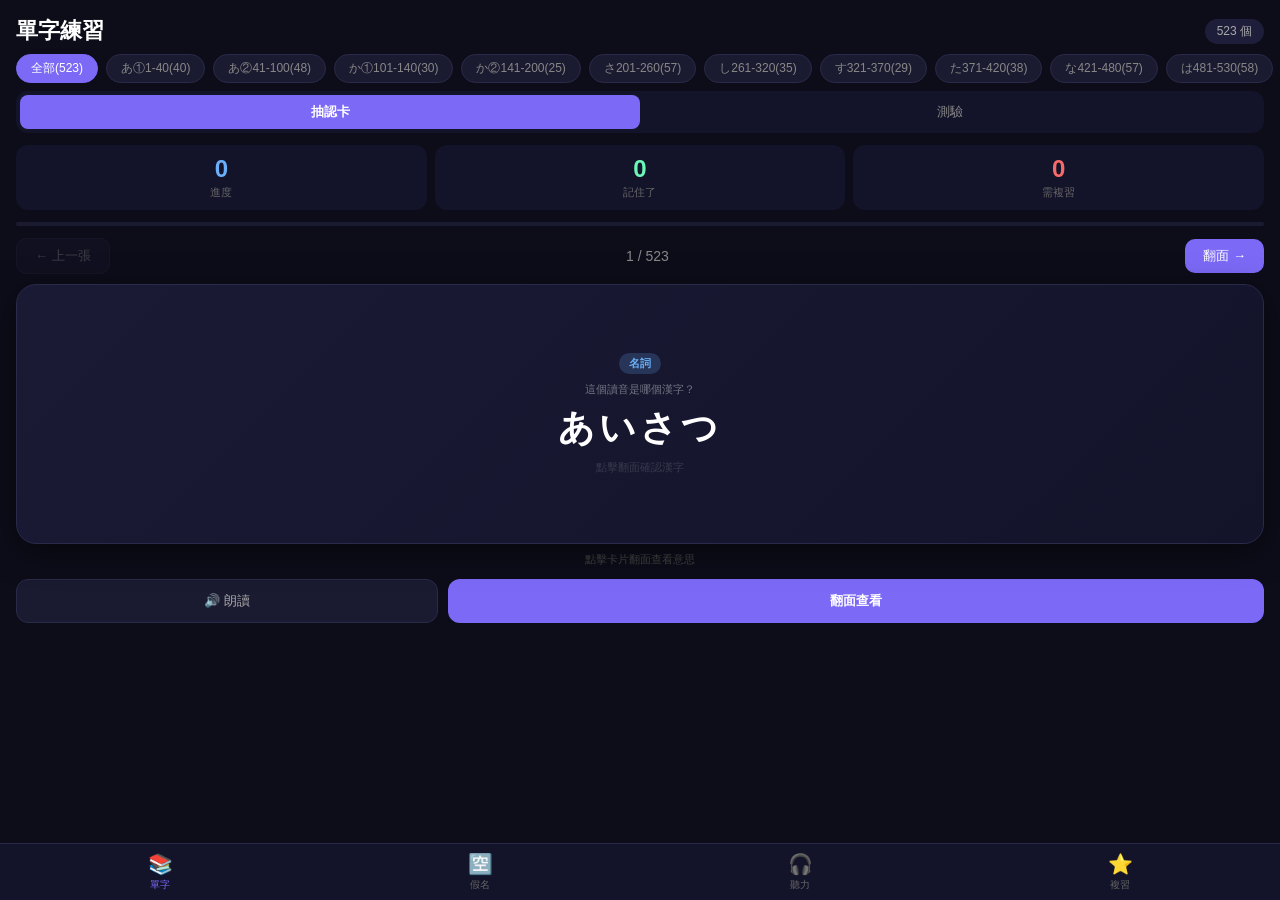
==== commit 896f04b3: "Update index.html" ====
--- a/index.html
+++ b/index.html
@@ -44,6 +44,8 @@
 .card-wrap{padding:0 16px;perspective:1000px;}
 .card-inner{position:relative;width:100%;height:260px;transform-style:preserve-3d;transition:transform .5s cubic-bezier(.4,0,.2,1);cursor:pointer;border-radius:20px;}
 .card-inner.flipped{transform:rotateY(180deg);}
+.card-inner.flipping .card-back{visibility:hidden;}
+.card-inner.flipping.flipped .card-back{visibility:visible;}
 .card-face{position:absolute;width:100%;height:100%;backface-visibility:hidden;border-radius:20px;display:flex;flex-direction:column;align-items:center;justify-content:center;padding:20px;background:linear-gradient(135deg,#1a1a35 0%,#13132a 100%);border:1px solid #2a2a4a;box-shadow:0 8px 32px rgba(0,0,0,0.5);}
 .card-back{transform:rotateY(180deg);}
 .c-tag{font-size:11px;border-radius:20px;padding:3px 10px;font-weight:700;margin-bottom:8px;}
@@ -795,6 +797,7 @@
 let section='vocab',activeTag='all',vMode='flash';
 let pool=[...VOCAB],vi=0,vFlipped=false;
 let vKnown=new Set(),vForgot=new Set(),vHistory=[];
+let vMissCount={}; // 記錄每個單字不熟次數
 let qPool=[],qi=0,qAnswered=false;
 let kPool=[],ki=0,kFlipped=false;
 let kKnown=new Set(),kForgot=new Set(),kHistory=[];
@@ -804,8 +807,8 @@
 let lKnown=new Set(),lForgot=new Set();
 let rTab='vocab';
 
-function save(){try{localStorage.setItem('n4_vK',JSON.stringify([...vKnown]));localStorage.setItem('n4_vF',JSON.stringify([...vForgot]));localStorage.setItem('n4_kK',JSON.stringify([...kKnown]));localStorage.setItem('n4_kF',JSON.stringify([...kForgot]));localStorage.setItem('n4_lK',JSON.stringify([...lKnown]));localStorage.setItem('n4_lF',JSON.stringify([...lForgot]));}catch(e){}}
-function load(){try{const vk=localStorage.getItem('n4_vK');if(vk)vKnown=new Set(JSON.parse(vk));const vf=localStorage.getItem('n4_vF');if(vf)vForgot=new Set(JSON.parse(vf));const kk=localStorage.getItem('n4_kK');if(kk)kKnown=new Set(JSON.parse(kk));const kf=localStorage.getItem('n4_kF');if(kf)kForgot=new Set(JSON.parse(kf));const lk=localStorage.getItem('n4_lK');if(lk)lKnown=new Set(JSON.parse(lk));const lf=localStorage.getItem('n4_lF');if(lf)lForgot=new Set(JSON.parse(lf));}catch(e){}}
+function save(){try{localStorage.setItem('n4_vK',JSON.stringify([...vKnown]));localStorage.setItem('n4_vF',JSON.stringify([...vForgot]));localStorage.setItem('n4_mc',JSON.stringify(vMissCount));localStorage.setItem('n4_kK',JSON.stringify([...kKnown]));localStorage.setItem('n4_kF',JSON.stringify([...kForgot]));localStorage.setItem('n4_lK',JSON.stringify([...lKnown]));localStorage.setItem('n4_lF',JSON.stringify([...lForgot]));}catch(e){}}
+function load(){try{const vk=localStorage.getItem('n4_vK');if(vk)vKnown=new Set(JSON.parse(vk));const vf=localStorage.getItem('n4_vF');if(vf)vForgot=new Set(JSON.parse(vf));const mc=localStorage.getItem('n4_mc');if(mc)vMissCount=JSON.parse(mc);const kk=localStorage.getItem('n4_kK');if(kk)kKnown=new Set(JSON.parse(kk));const kf=localStorage.getItem('n4_kF');if(kf)kForgot=new Set(JSON.parse(kf));const lk=localStorage.getItem('n4_lK');if(lk)lKnown=new Set(JSON.parse(lk));const lf=localStorage.getItem('n4_lF');if(lf)lForgot=new Set(JSON.parse(lf));}catch(e){}}
 function resetAll(){if(!confirm('確定要重置所有進度嗎？'))return;[vKnown,vForgot,kKnown,kForgot,lKnown,lForgot].forEach(s=>s.clear());vHistory=[];kHistory=[];lHistory=[];vi=0;ki=0;li=0;try{localStorage.clear();}catch(e){}updateVStats();updateKStats();updateLStats();renderCard();renderKanaCard();}
 
 function setSection(s){
@@ -838,11 +841,36 @@
   const w=pool[vi];vFlipped=false;$('ci').classList.remove('flipped');
   $('vact').style.display='none';$('vflip').style.display='flex';$('vhint').style.display='block';
   $('vcnt').textContent=`${vi+1} / ${pool.length}`;
-  $('cfront').innerHTML=`${tagH(w)}<div style="font-size:11px;color:rgba(255,255,255,0.4);margin-bottom:0.5rem">這個讀音是哪個漢字？</div><div class="c-jp" style="font-size:36px;letter-spacing:4px">${w.rd}</div><div style="font-size:11px;color:rgba(255,255,255,0.15);margin-top:1rem">點擊翻面確認漢字</div>`;
+  $('cfront').innerHTML=`${tagH(w)}<div style="font-size:11px;color:rgba(255,255,255,0.4);margin-bottom:0.5rem">這個讀音是哪個漢字？</div><div class="c-jp" style="font-size:36px;letter-spacing:4px">${w.rd}</div>${vMissCount[w.rd]?`<div style="font-size:12px;color:#f76a6a;margin-top:8px">${w.star?'⭐':''}不熟 ×${vMissCount[w.rd]}</div>`:''}<div style="font-size:11px;color:rgba(255,255,255,0.15);margin-top:0.5rem">點擊翻面確認漢字</div>`;
   $('cback').innerHTML=`${tagH(w)}<div class="c-jp" style="font-size:28px">${w.jp}</div><div class="c-rd">${w.rd}</div><div class="c-mn">${w.mn}</div><div class="mem-box"><div class="mem-label">記憶技巧</div><div class="mem-text">${w.mem}</div></div><div class="ex-text">例：${w.ex}</div>`;
 }
-function flipCard(){vFlipped=!vFlipped;$('ci').classList.toggle('flipped',vFlipped);if(vFlipped){$('vact').style.display='flex';$('vflip').style.display='none';$('vhint').style.display='none';}}
-function vAns(ok){vHistory.push({idx:vi,ok});if(ok)vKnown.add(vi);else vForgot.add(vi);vi++;updateVStats();save();renderCard();}
+function flipCard(){
+  const card=$('ci');
+  card.classList.add('flipping');
+  vFlipped=!vFlipped;
+  card.classList.toggle('flipped',vFlipped);
+  setTimeout(()=>card.classList.remove('flipping'),500);
+  if(vFlipped){$('vact').style.display='flex';$('vflip').style.display='none';$('vhint').style.display='none';}
+}
+function vAns(ok){
+  vHistory.push({idx:vi,ok});
+  if(ok){vKnown.add(vi);}
+  else{
+    vForgot.add(vi);
+    const key=pool[vi].rd;
+    vMissCount[key]=(vMissCount[key]||0)+1;
+    if(vMissCount[key]>=5){
+      pool[vi].star=true;
+      // 顯示提示
+      const tip=document.createElement('div');
+      tip.style.cssText='position:fixed;top:20px;left:50%;transform:translateX(-50%);background:#f7c46a;color:#000;padding:8px 18px;border-radius:20px;font-size:13px;font-weight:700;z-index:999;';
+      tip.textContent='⭐ 已加入星號重點單字！';
+      document.body.appendChild(tip);
+      setTimeout(()=>tip.remove(),2000);
+    }
+  }
+  vi++;updateVStats();save();renderCard();
+}
 function vPrev(){if(vi===0)return;const last=vHistory.pop();if(last){if(last.ok)vKnown.delete(last.idx);else vForgot.delete(last.idx);}vi--;vFlipped=false;updateVStats();renderCard();}
 function updateVStats(){const t=vKnown.size+vForgot.size;$('sv-t').textContent=t;$('sv-k').textContent=vKnown.size;$('sv-f').textContent=vForgot.size;$('vp').style.width=Math.round((t/Math.max(pool.length,1))*100)+'%';}
 function speakCurrent(){if(vi<pool.length)speak(pool[vi].rd);}
@@ -862,7 +890,14 @@
   $('kfront').innerHTML=`<div style="font-size:11px;color:rgba(255,255,255,0.3);margin-bottom:0.5rem">這個讀音對應哪個漢字？</div><div class="c-jp" style="font-size:40px;letter-spacing:4px">${w.rd}</div><div style="font-size:11px;color:rgba(255,255,255,0.15);margin-top:1rem">點擊翻面確認漢字</div>`;
   $('kback').innerHTML=`${tagH(w)}<div class="c-jp" style="font-size:28px">${w.jp}</div><div class="c-rd">${w.rd}</div><div class="c-mn">${w.mn}</div><div class="mem-box"><div class="mem-label">記憶技巧</div><div class="mem-text">${w.mem}</div></div><div class="ex-text">例：${w.ex}</div>`;
 }
-function flipKana(){kFlipped=!kFlipped;$('kci').classList.toggle('flipped',kFlipped);if(kFlipped){$('kact').style.display='flex';$('kflip').style.display='none';$('khint').style.display='none';}}
+function flipKana(){
+  const card=$('kci');
+  card.classList.add('flipping');
+  kFlipped=!kFlipped;
+  card.classList.toggle('flipped',kFlipped);
+  setTimeout(()=>card.classList.remove('flipping'),500);
+  if(kFlipped){$('kact').style.display='flex';$('kflip').style.display='none';$('khint').style.display='none';}
+}
 function kAns(ok){kHistory.push({idx:ki,ok});if(ok)kKnown.add(ki);else kForgot.add(ki);ki++;updateKStats();save();renderKanaCard();}
 function kPrev(){if(ki===0)return;const last=kHistory.pop();if(last){if(last.ok)kKnown.delete(last.idx);else kForgot.delete(last.idx);}ki--;kFlipped=false;updateKStats();renderKanaCard();}
 function updateKStats(){const t=kKnown.size+kForgot.size;$('sk-t').textContent=t;$('sk-k').textContent=kKnown.size;$('sk-f').textContent=kForgot.size;$('kp').style.width=Math.round((t/Math.max(kPool.length,1))*100)+'%';}
